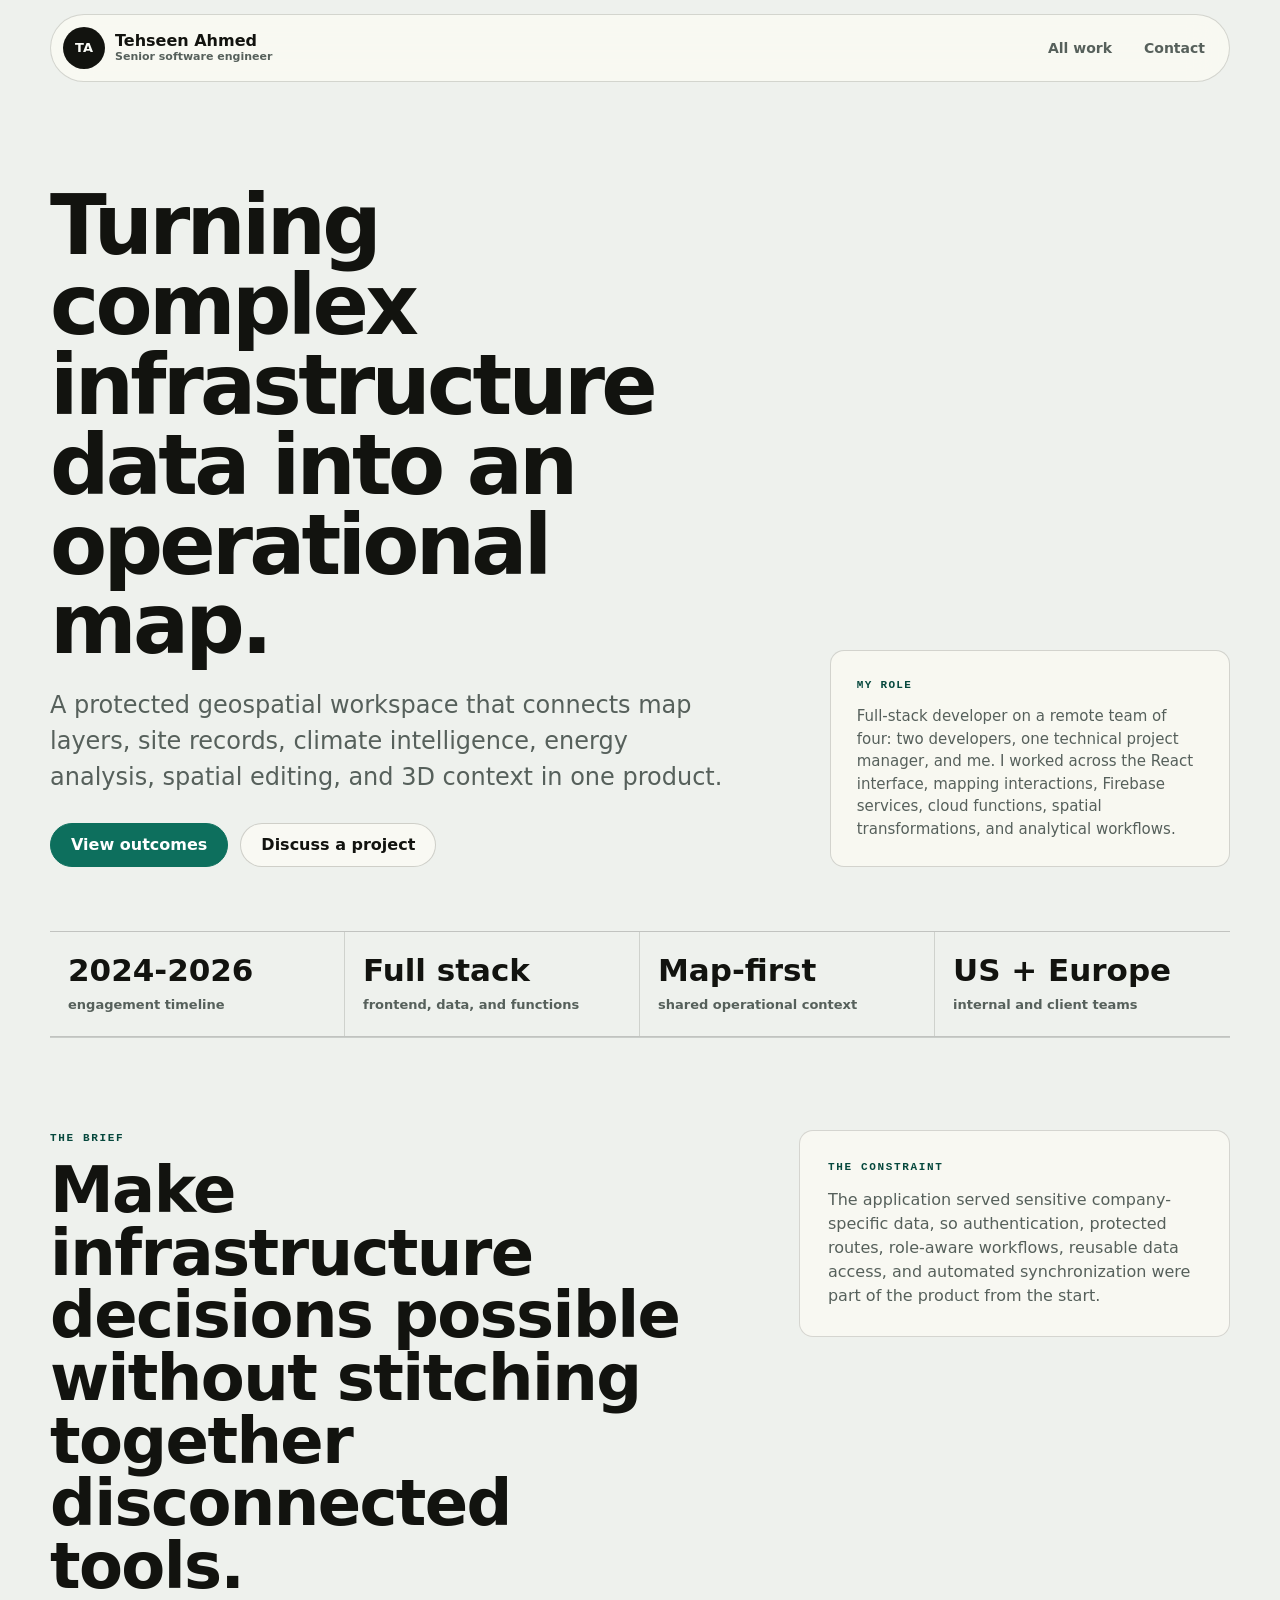
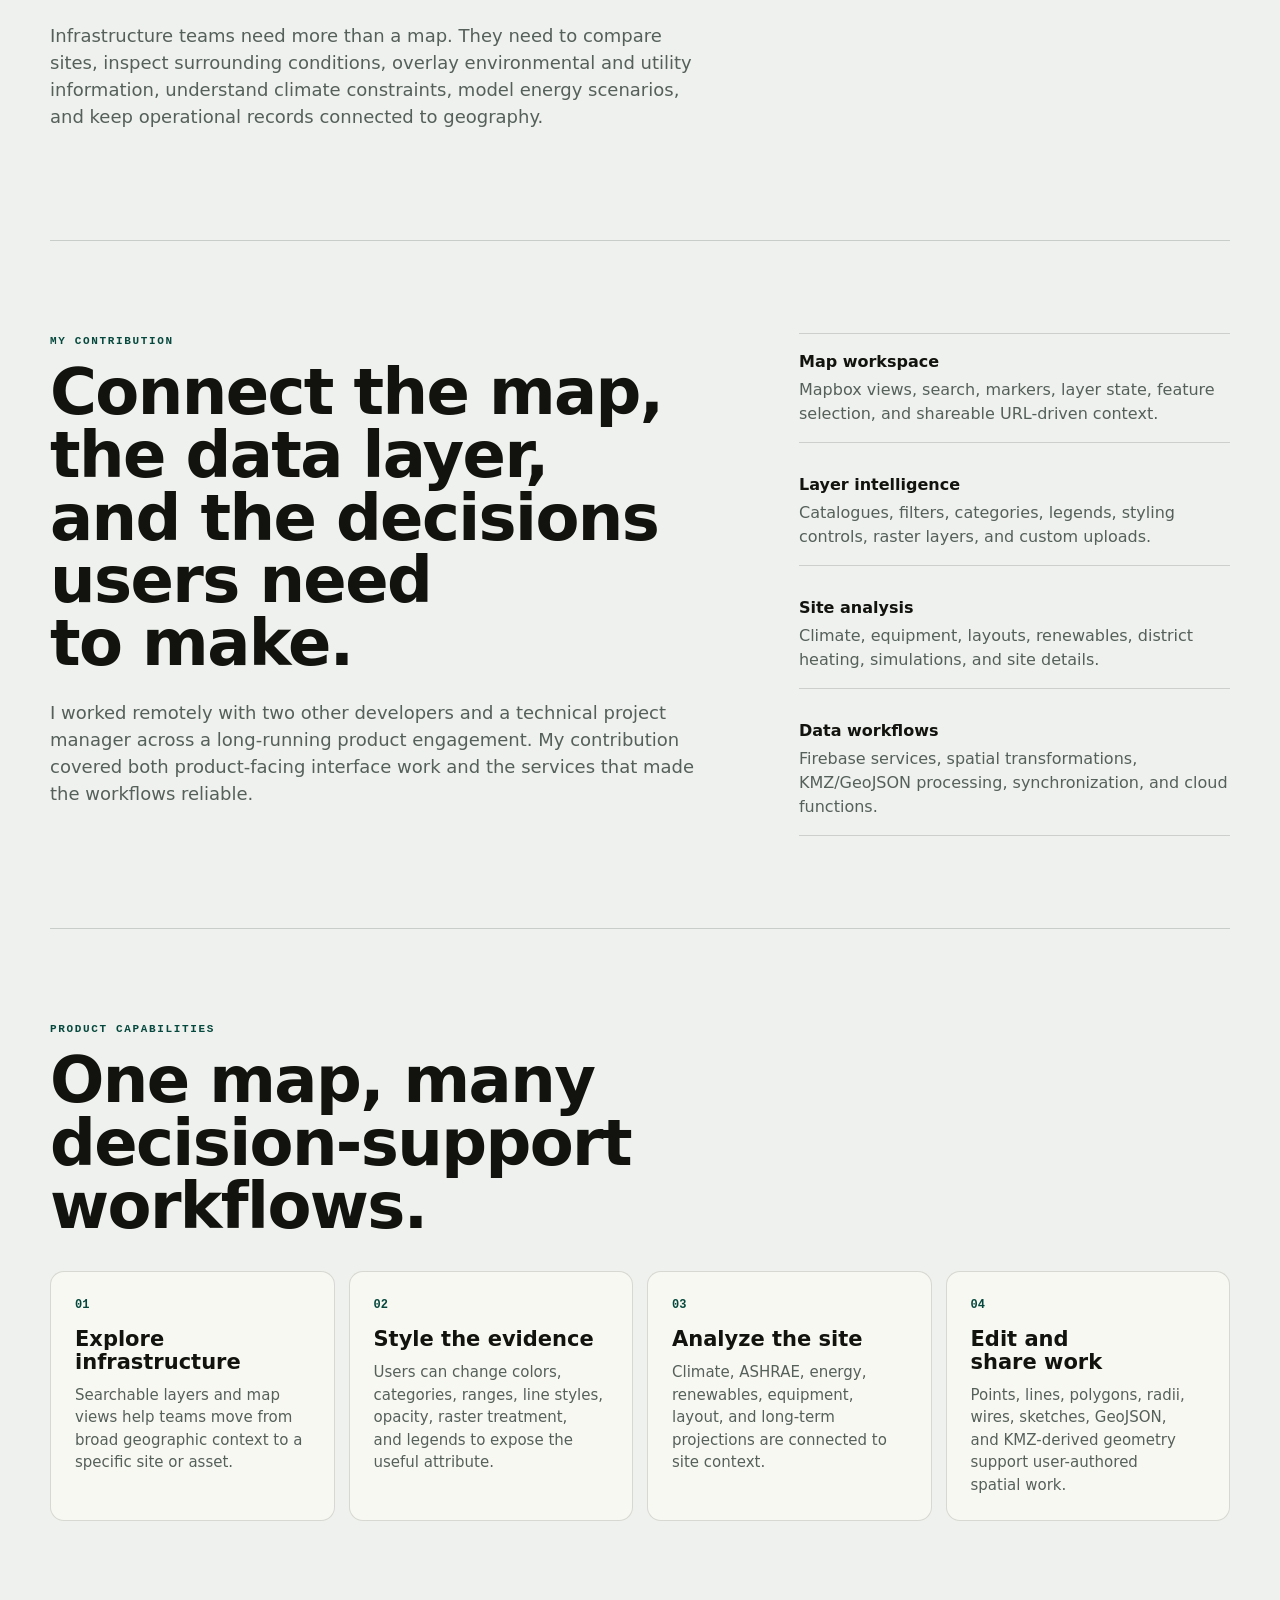
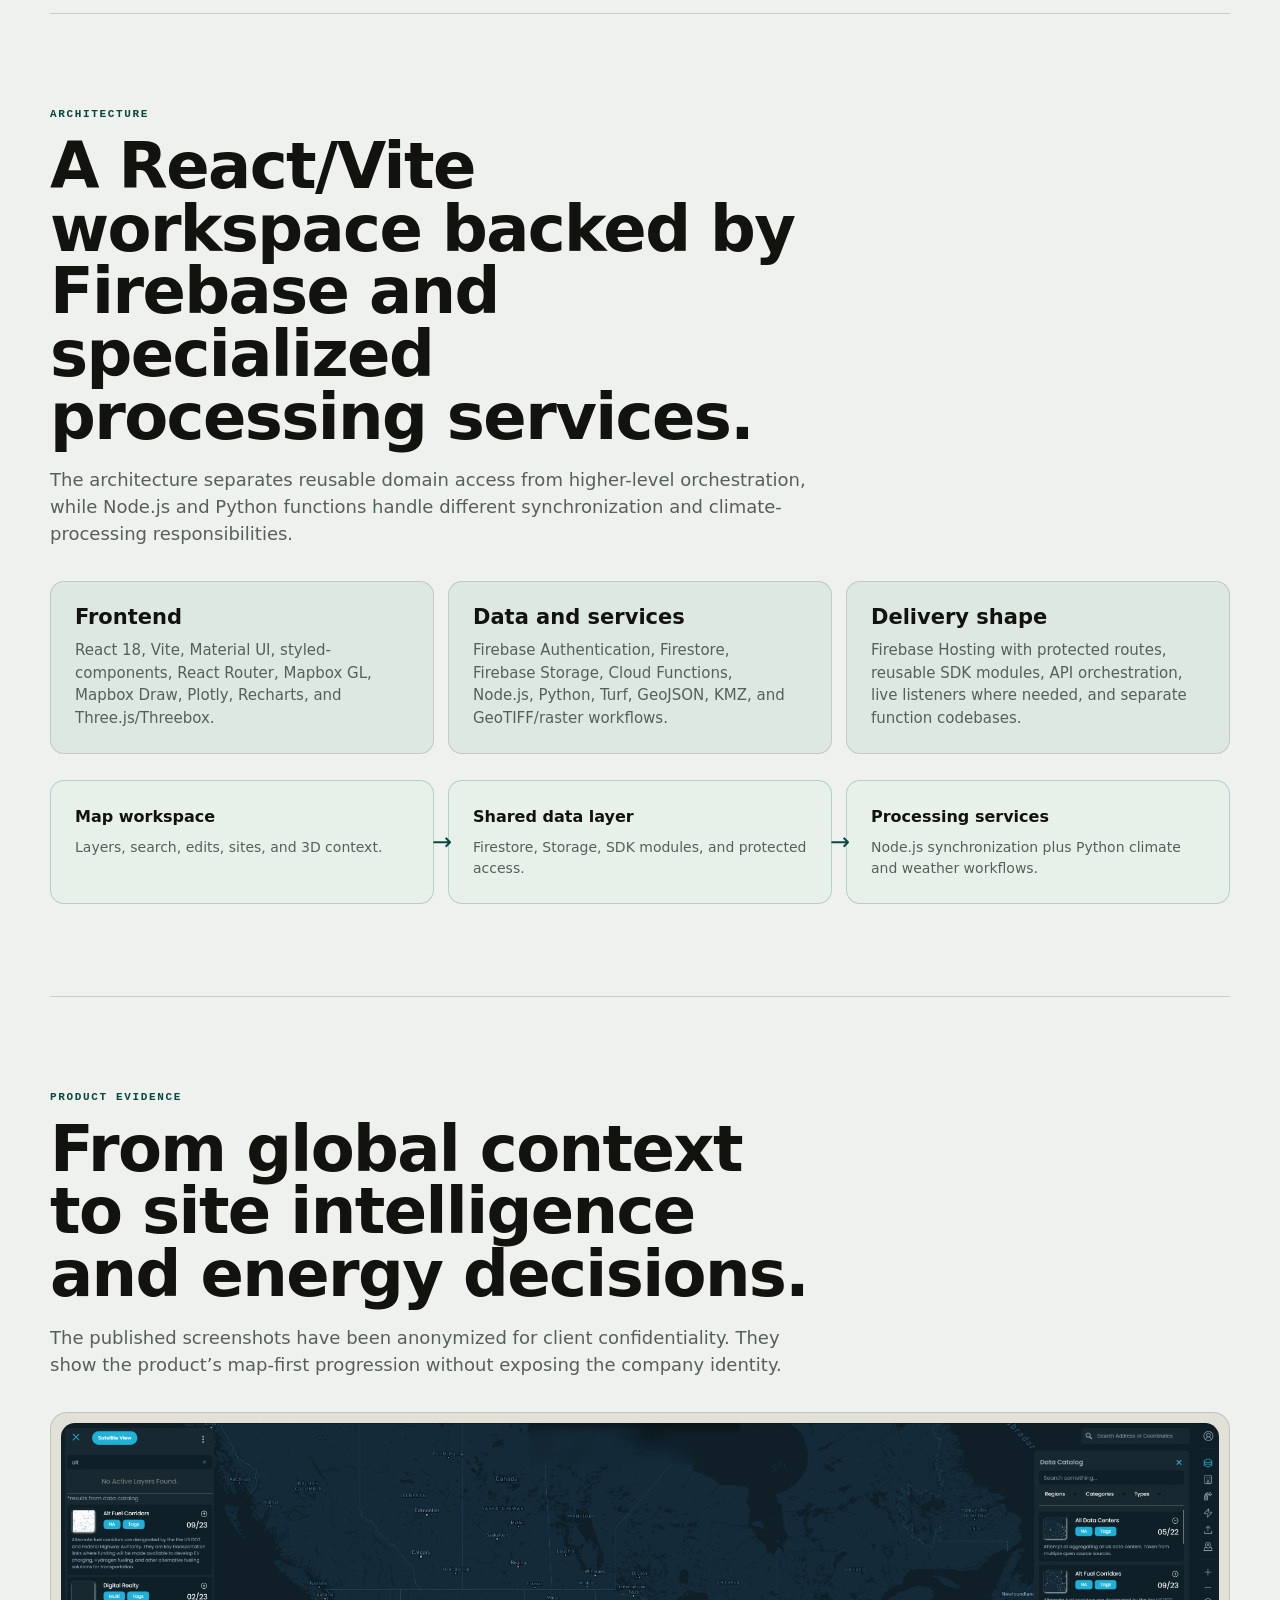
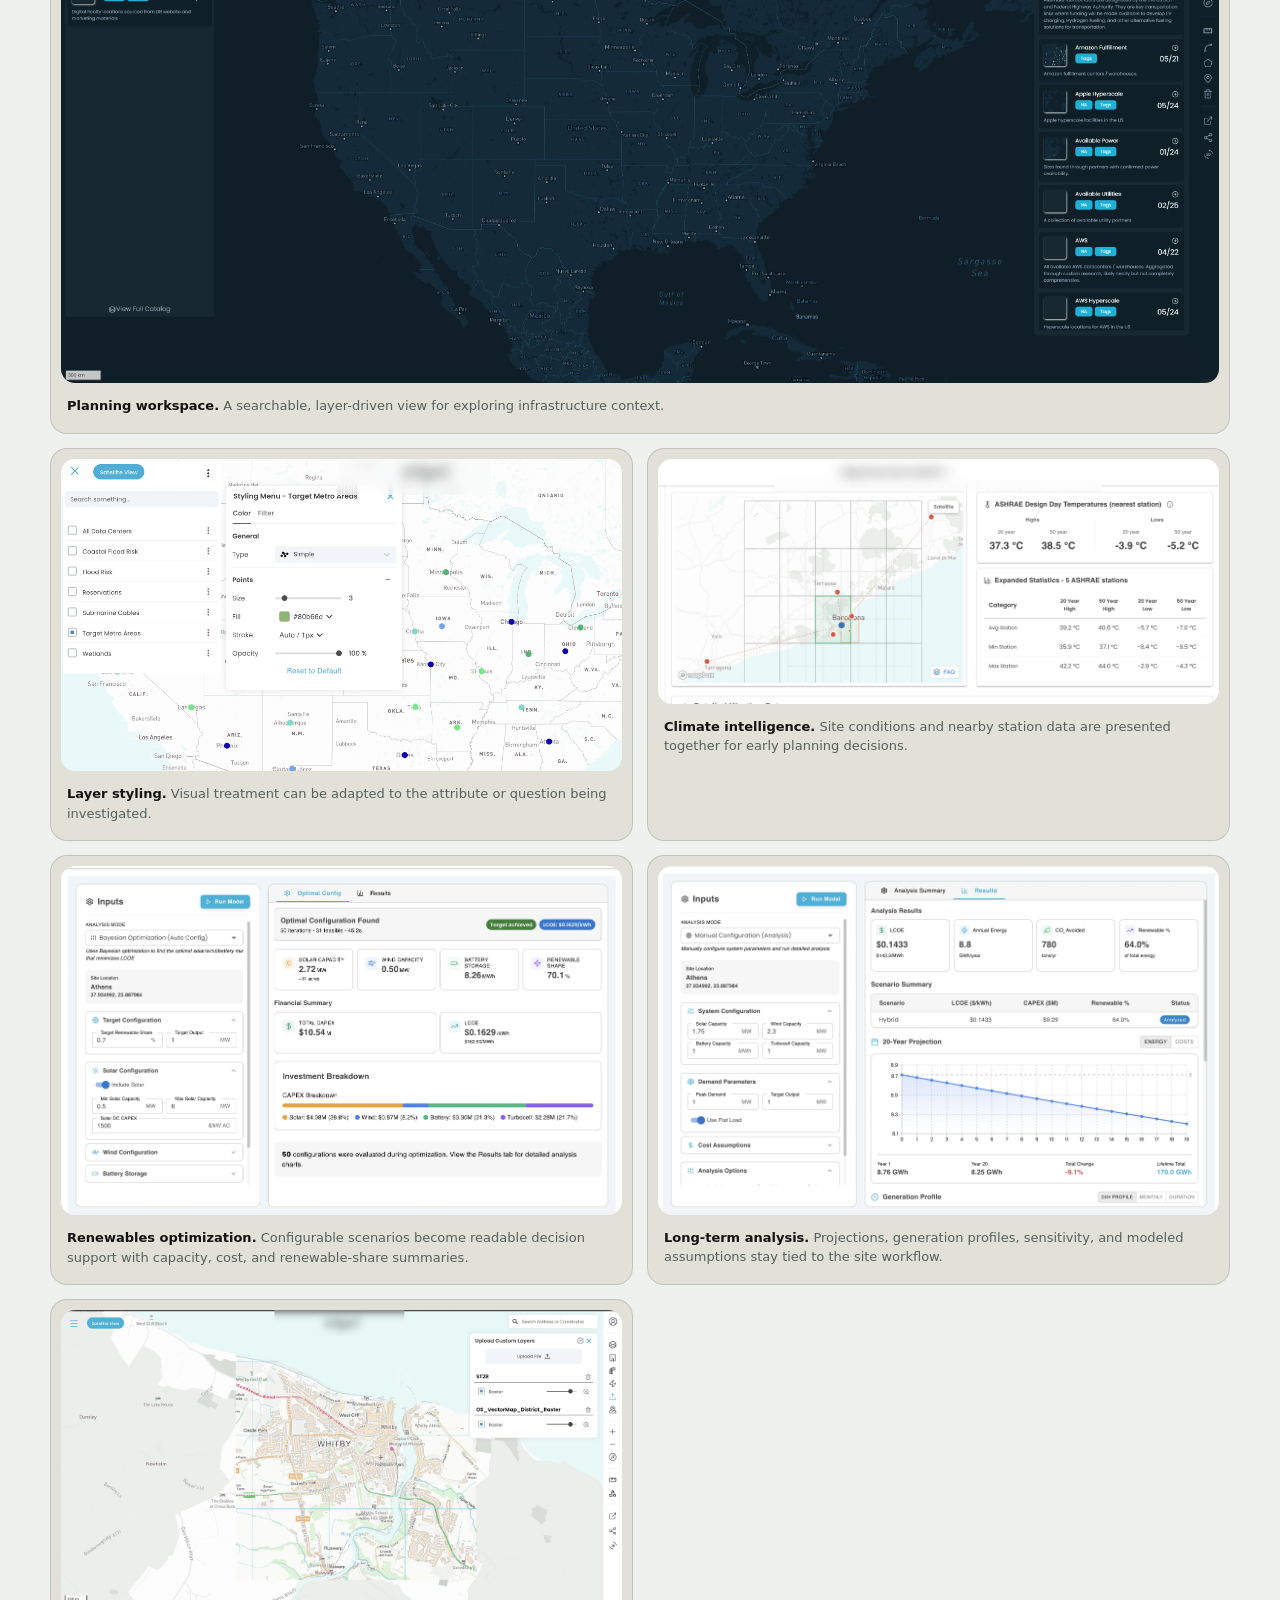
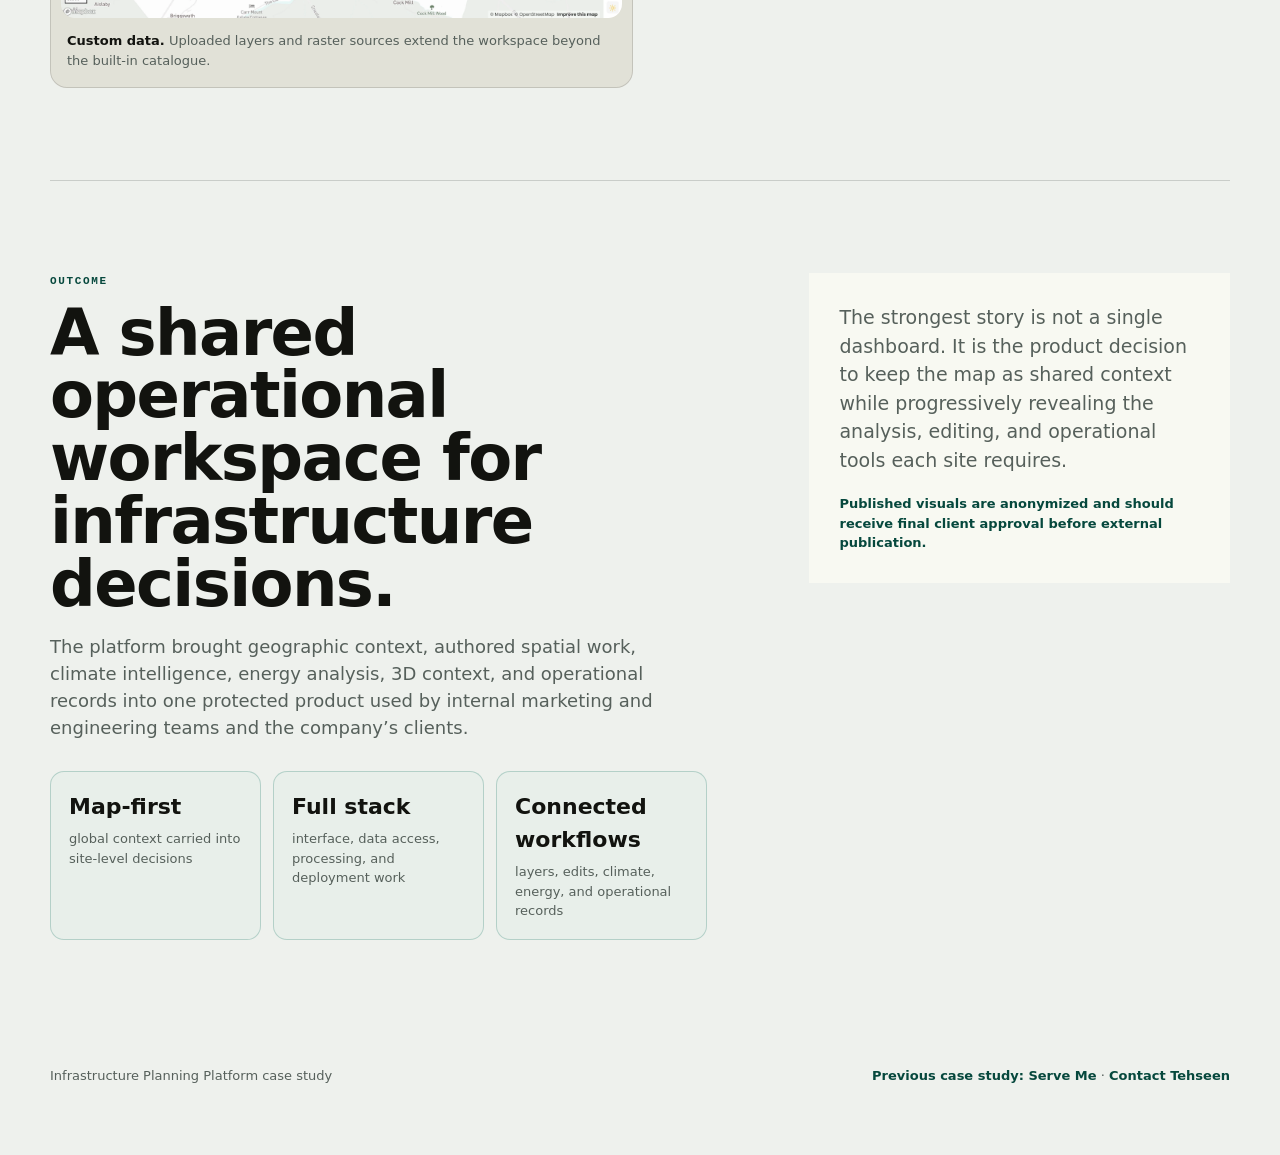
==== work/infrastructure-planning-platform/index.html @ cacf0a46 "Add infrastructure planning platform case study" ====
<!doctype html>
<html lang="en">
  <head>
    <meta charset="utf-8" />
    <meta name="viewport" content="width=device-width, initial-scale=1" />
    <title>Infrastructure Planning Platform Case Study | Tehseen Ahmed</title>
    <meta name="description" content="How a full-stack geospatial workspace brought infrastructure data, site analysis, climate intelligence, energy modeling, and spatial editing into one protected application." />
    <link rel="canonical" href="https://tehseenahmed.me/work/infrastructure-planning-platform/" />
    <meta property="og:type" content="article" />
    <meta property="og:title" content="Infrastructure Planning Platform Case Study | Tehseen Ahmed" />
    <meta property="og:description" content="A protected geospatial infrastructure workspace for map layers, site intelligence, spatial editing, and energy analysis." />
    <meta property="og:url" content="https://tehseenahmed.me/work/infrastructure-planning-platform/" />
    <meta property="og:image" content="https://tehseenahmed.me/assets/optimized/infrastructure-planning-platform-card.webp" />
    <meta property="og:image:alt" content="Anonymized infrastructure planning workspace" />
    <meta name="twitter:card" content="summary_large_image" />
    <meta name="twitter:image" content="https://tehseenahmed.me/assets/optimized/infrastructure-planning-platform-card.webp" />
    <link rel="icon" href="/assets/favicon.svg" type="image/svg+xml" />
    <link rel="stylesheet" href="/styles.css" />
    <link rel="stylesheet" href="/work/case-studies.css" />
    <script type="application/ld+json">
      {
        "@context": "https://schema.org",
        "@type": "Article",
        "headline": "Infrastructure Planning Platform Case Study",
        "description": "How a full-stack geospatial workspace brought infrastructure data and site analysis into one protected application.",
        "author": {"@type": "Person", "name": "Tehseen Ahmed", "url": "https://tehseenahmed.me/"},
        "mainEntityOfPage": {"@type": "WebPage", "@id": "https://tehseenahmed.me/work/infrastructure-planning-platform/"},
        "image": "https://tehseenahmed.me/assets/optimized/infrastructure-planning-platform-card.webp"
      }
    </script>
  </head>
  <body class="case-study-page">
    <a class="skip-link" href="#case-content">Skip to case study</a>
    <header class="site-header">
      <a class="brand" href="../../index.html" aria-label="Tehseen Ahmed home">
        <span class="brand-mark" aria-hidden="true">TA</span>
        <span class="brand-copy"><strong>Tehseen Ahmed</strong><small>Senior software engineer</small></span>
      </a>
      <nav class="nav-links" aria-label="Case study navigation">
        <a href="../../index.html#work">All work</a>
        <a href="../../index.html#contact">Contact</a>
      </nav>
    </header>

    <main id="case-content">
      <section class="case-hero" aria-labelledby="project-title">
        <div class="case-hero-copy">
          <h1 id="project-title">Turning complex infrastructure data into an operational map.</h1>
          <p class="hero-subcopy">A protected geospatial workspace that connects map layers, site records, climate intelligence, energy analysis, spatial editing, and 3D context in one product.</p>
          <div class="case-hero-actions">
            <a class="button primary" href="#outcome">View outcomes</a>
            <a class="button secondary" href="../../index.html#contact">Discuss a project</a>
          </div>
        </div>
        <aside class="case-hero-note">
          <strong>My role</strong>
          <p>Full-stack developer on a remote team of four: two developers, one technical project manager, and me. I worked across the React interface, mapping interactions, Firebase services, cloud functions, spatial transformations, and analytical workflows.</p>
        </aside>
      </section>

      <div class="case-fact-row" aria-label="Project facts">
        <div class="case-fact"><strong>2024-2026</strong><span>engagement timeline</span></div>
        <div class="case-fact"><strong>Full stack</strong><span>frontend, data, and functions</span></div>
        <div class="case-fact"><strong>Map-first</strong><span>shared operational context</span></div>
        <div class="case-fact"><strong>US + Europe</strong><span>internal and client teams</span></div>
      </div>

      <section class="case-section">
        <div class="case-split">
          <div>
            <span class="case-section-label">The brief</span>
            <h2>Make infrastructure decisions possible without stitching together disconnected tools.</h2>
            <p>Infrastructure teams need more than a map. They need to compare sites, inspect surrounding conditions, overlay environmental and utility information, understand climate constraints, model energy scenarios, and keep operational records connected to geography.</p>
          </div>
          <aside class="case-note">
            <strong>The constraint</strong>
            <p>The application served sensitive company-specific data, so authentication, protected routes, role-aware workflows, reusable data access, and automated synchronization were part of the product from the start.</p>
          </aside>
        </div>
      </section>

      <section class="case-section">
        <div class="case-split">
          <div>
            <span class="case-section-label">My contribution</span>
            <h2>Connect the map, the data layer, and the decisions users need to make.</h2>
            <p>I worked remotely with two other developers and a technical project manager across a long-running product engagement. My contribution covered both product-facing interface work and the services that made the workflows reliable.</p>
          </div>
          <ol class="case-list">
            <li><strong>Map workspace</strong>Mapbox views, search, markers, layer state, feature selection, and shareable URL-driven context.</li>
            <li><strong>Layer intelligence</strong>Catalogues, filters, categories, legends, styling controls, raster layers, and custom uploads.</li>
            <li><strong>Site analysis</strong>Climate, equipment, layouts, renewables, district heating, simulations, and site details.</li>
            <li><strong>Data workflows</strong>Firebase services, spatial transformations, KMZ/GeoJSON processing, synchronization, and cloud functions.</li>
          </ol>
        </div>
      </section>

      <section class="case-section">
        <div class="case-section-heading">
          <span class="case-section-label">Product capabilities</span>
          <h2>One map, many decision-support workflows.</h2>
        </div>
        <div class="case-grid">
          <article class="case-card"><p class="case-year">01</p><h3>Explore infrastructure</h3><p>Searchable layers and map views help teams move from broad geographic context to a specific site or asset.</p></article>
          <article class="case-card"><p class="case-year">02</p><h3>Style the evidence</h3><p>Users can change colors, categories, ranges, line styles, opacity, raster treatment, and legends to expose the useful attribute.</p></article>
          <article class="case-card"><p class="case-year">03</p><h3>Analyze the site</h3><p>Climate, ASHRAE, energy, renewables, equipment, layout, and long-term projections are connected to site context.</p></article>
          <article class="case-card"><p class="case-year">04</p><h3>Edit and share work</h3><p>Points, lines, polygons, radii, wires, sketches, GeoJSON, and KMZ-derived geometry support user-authored spatial work.</p></article>
        </div>
      </section>

      <section class="case-section">
        <div class="case-section-heading">
          <span class="case-section-label">Architecture</span>
          <h2>A React/Vite workspace backed by Firebase and specialized processing services.</h2>
          <p>The architecture separates reusable domain access from higher-level orchestration, while Node.js and Python functions handle different synchronization and climate-processing responsibilities.</p>
        </div>
        <div class="case-tech-grid">
          <article class="case-tech-card"><h3>Frontend</h3><p>React 18, Vite, Material UI, styled-components, React Router, Mapbox GL, Mapbox Draw, Plotly, Recharts, and Three.js/Threebox.</p></article>
          <article class="case-tech-card"><h3>Data and services</h3><p>Firebase Authentication, Firestore, Firebase Storage, Cloud Functions, Node.js, Python, Turf, GeoJSON, KMZ, and GeoTIFF/raster workflows.</p></article>
          <article class="case-tech-card"><h3>Delivery shape</h3><p>Firebase Hosting with protected routes, reusable SDK modules, API orchestration, live listeners where needed, and separate function codebases.</p></article>
        </div>
        <div class="case-flow" aria-label="Infrastructure Planning Platform system flow">
          <div><strong>Map workspace</strong><span>Layers, search, edits, sites, and 3D context.</span></div>
          <div><strong>Shared data layer</strong><span>Firestore, Storage, SDK modules, and protected access.</span></div>
          <div><strong>Processing services</strong><span>Node.js synchronization plus Python climate and weather workflows.</span></div>
        </div>
      </section>

      <section class="case-section">
        <div class="case-section-heading">
          <span class="case-section-label">Product evidence</span>
          <h2>From global context to site intelligence and energy decisions.</h2>
          <p>The published screenshots have been anonymized for client confidentiality. They show the product’s map-first progression without exposing the company identity.</p>
        </div>
        <div class="case-gallery">
          <figure><img src="../../assets/infrastructure-planning-platform/global-map.webp" alt="Anonymized infrastructure planning workspace with searchable layer catalogue" width="3837" height="1858" loading="lazy" decoding="async" /><figcaption><strong>Planning workspace.</strong> A searchable, layer-driven view for exploring infrastructure context.</figcaption></figure>
          <figure><img src="../../assets/infrastructure-planning-platform/layer-styling.webp" alt="Anonymized map layer styling controls and target metro areas" width="2194" height="1222" loading="lazy" decoding="async" /><figcaption><strong>Layer styling.</strong> Visual treatment can be adapted to the attribute or question being investigated.</figcaption></figure>
          <figure><img src="../../assets/infrastructure-planning-platform/climate-analysis.webp" alt="Anonymized climate analysis view with ASHRAE station data" width="2404" height="1048" loading="lazy" decoding="async" /><figcaption><strong>Climate intelligence.</strong> Site conditions and nearby station data are presented together for early planning decisions.</figcaption></figure>
          <figure><img src="../../assets/infrastructure-planning-platform/renewables-optimization.webp" alt="Anonymized renewables optimization result view" width="2310" height="1436" loading="lazy" decoding="async" /><figcaption><strong>Renewables optimization.</strong> Configurable scenarios become readable decision support with capacity, cost, and renewable-share summaries.</figcaption></figure>
          <figure><img src="../../assets/infrastructure-planning-platform/renewables-projection.webp" alt="Anonymized renewables projection and analysis results" width="2292" height="1424" loading="lazy" decoding="async" /><figcaption><strong>Long-term analysis.</strong> Projections, generation profiles, sensitivity, and modeled assumptions stay tied to the site workflow.</figcaption></figure>
          <figure><img src="../../assets/infrastructure-planning-platform/custom-layers.webp" alt="Anonymized custom map layers and uploaded raster data" width="3024" height="1660" loading="lazy" decoding="async" /><figcaption><strong>Custom data.</strong> Uploaded layers and raster sources extend the workspace beyond the built-in catalogue.</figcaption></figure>
        </div>
      </section>

      <section class="case-section case-outcome" id="outcome">
        <div>
          <span class="case-section-label">Outcome</span>
          <h2>A shared operational workspace for infrastructure decisions.</h2>
          <p>The platform brought geographic context, authored spatial work, climate intelligence, energy analysis, 3D context, and operational records into one protected product used by internal marketing and engineering teams and the company’s clients.</p>
          <div class="case-proof-grid">
            <div class="case-proof"><strong>Map-first</strong><span>global context carried into site-level decisions</span></div>
            <div class="case-proof"><strong>Full stack</strong><span>interface, data access, processing, and deployment work</span></div>
            <div class="case-proof"><strong>Connected workflows</strong><span>layers, edits, climate, energy, and operational records</span></div>
          </div>
        </div>
        <blockquote class="case-quote">The strongest story is not a single dashboard. It is the product decision to keep the map as shared context while progressively revealing the analysis, editing, and operational tools each site requires.<small>Published visuals are anonymized and should receive final client approval before external publication.</small></blockquote>
      </section>
    </main>

    <footer class="case-footer">
          <span>Infrastructure Planning Platform case study</span>
      <span><a href="../serve-me/">Previous case study: Serve Me</a> · <a href="../../index.html#contact">Contact Tehseen</a></span>
    </footer>
  </body>
</html>
---- styles.css ----
:root {
  color-scheme: light;
  --ink: #12130f;
  --muted: #56605b;
  --paper: #eef1ed;
  --surface: #fbfcf8;
  --line: #d1d8d0;
  --accent: #0d6f5d;
  --accent-dark: #06483d;
  --oxide: #b44928;
  --charcoal: #20231e;
  --radius: 14px;
  --shadow: 0 24px 80px rgba(29, 31, 24, 0.16);
}

* {
  box-sizing: border-box;
}

html {
  scroll-behavior: smooth;
  overflow-x: hidden;
}

[id] {
  scroll-margin-top: 104px;
}

body {
  margin: 0;
  background: var(--paper);
  color: var(--ink);
  font-family:
    ui-sans-serif,
    system-ui,
    -apple-system,
    BlinkMacSystemFont,
    "Segoe UI",
    sans-serif;
  line-height: 1.5;
  overflow-x: hidden;
}

main,
.site-header,
.hero > *,
.project-stage > *,
.method > *,
.contact > *,
.testimonial-grid > *,
.signal-strip > * {
  min-width: 0;
}

body::before {
  content: "";
  position: fixed;
  inset: 0;
  pointer-events: none;
  background: none;
  z-index: -2;
}

a {
  color: inherit;
  text-decoration: none;
}

img {
  display: block;
  max-width: 100%;
}

button,
input {
  font: inherit;
}

button {
  cursor: pointer;
}

.skip-link {
  position: fixed;
  top: 12px;
  left: 12px;
  z-index: 20;
  translate: 0 -150%;
  background: var(--ink);
  color: var(--surface);
  padding: 10px 14px;
  border-radius: 999px;
}

.skip-link:focus {
  translate: 0;
}

.site-header {
  position: sticky;
  top: 14px;
  z-index: 10;
  width: min(1180px, calc(100% - 28px));
  height: 68px;
  margin: 14px auto 0;
  padding: 0 10px 0 12px;
  display: grid;
  grid-template-columns: 1fr auto;
  align-items: center;
  gap: 18px;
  background: rgba(252, 251, 244, 0.78);
  border: 1px solid rgba(18, 19, 15, 0.16);
  border-radius: 999px;
  backdrop-filter: blur(18px);
}

.brand,
.nav-links,
.button {
  min-height: 44px;
}

.brand {
  display: inline-flex;
  align-items: center;
  gap: 10px;
  min-width: 0;
  font-weight: 750;
  letter-spacing: 0;
}

.brand-copy {
  display: grid;
  gap: 1px;
  line-height: 1.05;
  min-width: 0;
}

.brand-copy small {
  color: var(--muted);
  font-size: 11px;
  font-weight: 750;
}

.brand-mark {
  display: grid;
  place-items: center;
  width: 42px;
  height: 42px;
  border-radius: 50%;
  background: var(--ink);
  color: var(--surface);
  font-size: 13px;
  font-weight: 800;
}

.nav-links {
  display: flex;
  align-items: center;
  gap: 4px;
}

.mobile-header-actions {
  display: none;
  min-width: 0;
}

.nav-links a {
  padding: 10px 14px;
  border-radius: 999px;
  color: var(--muted);
  font-size: 14px;
  font-weight: 650;
}

.nav-links a:hover,
.nav-links a:focus-visible {
  background: rgba(13, 111, 93, 0.11);
  color: var(--ink);
  outline: none;
}

main {
  width: min(1180px, calc(100% - 28px));
  margin: 0 auto;
}

.hero {
  position: relative;
  isolation: isolate;
  min-height: calc(100dvh - 82px);
  display: grid;
  grid-template-columns: minmax(0, 0.92fr) minmax(360px, 0.78fr);
  align-items: center;
  gap: clamp(28px, 5vw, 72px);
  padding: 34px 0 72px;
}

.hero::before {
  content: "";
  position: absolute;
  z-index: -1;
  width: min(620px, 72vw);
  height: min(620px, 72vw);
  top: 24px;
  right: -120px;
  border-radius: 50%;
  background: radial-gradient(circle, rgba(13, 111, 93, 0.08), transparent 68%);
  filter: blur(12px);
  pointer-events: none;
}

.hero-copy {
  max-width: 690px;
}

.hero-kicker {
  margin: 0 0 18px;
  color: var(--accent-dark);
  font-size: 13px;
  font-weight: 800;
  letter-spacing: 0.04em;
}

.eyebrow,
.mono-label,
.project-index {
  margin: 0;
  font-family:
    ui-monospace,
    SFMono-Regular,
    Menlo,
    Monaco,
    Consolas,
    monospace;
  font-size: 12px;
  text-transform: uppercase;
  letter-spacing: 0.16em;
  color: var(--accent-dark);
  font-weight: 800;
}

.eyebrow {
  display: flex;
  flex-wrap: wrap;
  gap: 4px 14px;
}

h1,
h2,
h3,
p {
  text-wrap: pretty;
}

h1 {
  max-width: 780px;
  margin: 18px 0 18px;
  font-size: clamp(48px, 6.4vw, 84px);
  line-height: 0.96;
  letter-spacing: 0;
}

.hero-subcopy {
  max-width: 560px;
  margin: 0;
  font-size: clamp(18px, 2vw, 22px);
  color: var(--muted);
}

.hero-actions,
.contact-actions {
  display: flex;
  flex-wrap: wrap;
  gap: 12px;
  margin-top: 30px;
}

.button {
  display: inline-flex;
  align-items: center;
  justify-content: center;
  border-radius: 999px;
  padding: 0 20px;
  font-weight: 800;
  transition: transform 180ms ease, background 180ms ease, border-color 180ms ease;
  white-space: nowrap;
}

.button:active {
  transform: translateY(1px) scale(0.99);
}

.button.primary {
  background: var(--accent);
  color: #fff;
  border: 1px solid var(--accent);
}

.button.secondary {
  color: var(--ink);
  background: rgba(252, 251, 244, 0.74);
  border: 1px solid rgba(18, 19, 15, 0.18);
}

.fit-panel {
  align-self: stretch;
  min-height: 520px;
  display: flex;
  flex-direction: column;
  justify-content: space-between;
  padding: clamp(24px, 4vw, 38px);
  background:
    linear-gradient(145deg, rgba(252, 251, 244, 0.92), rgba(235, 231, 217, 0.94)),
    var(--surface);
  border: 1px solid rgba(18, 19, 15, 0.18);
  border-radius: var(--radius);
  box-shadow: var(--shadow);
  overflow: hidden;
}

.fit-panel h2 {
  margin: 12px 0 0;
  max-width: 520px;
  font-size: clamp(30px, 4vw, 48px);
  line-height: 1;
}

.fit-panel dl {
  display: grid;
  gap: 0;
  margin: 34px 0 0;
  border-top: 1px solid rgba(18, 19, 15, 0.14);
}

.fit-panel dl div {
  display: grid;
  grid-template-columns: 82px 1fr;
  gap: 18px;
  padding: 20px 0;
  border-bottom: 1px solid rgba(18, 19, 15, 0.12);
}

.fit-panel dt {
  color: var(--accent-dark);
  font-family:
    ui-monospace,
    SFMono-Regular,
    Menlo,
    Monaco,
    Consolas,
    monospace;
  font-size: 11px;
  font-weight: 900;
  letter-spacing: 0.12em;
  text-transform: uppercase;
}

.fit-panel dd {
  margin: 0;
  color: var(--muted);
  font-weight: 700;
}

.signal-strip {
  display: grid;
  grid-template-columns: repeat(4, 1fr);
  border-top: 1px solid rgba(18, 19, 15, 0.2);
  border-bottom: 1px solid rgba(18, 19, 15, 0.2);
}

.signal-strip div {
  padding: 24px 18px;
  border-right: 1px solid rgba(18, 19, 15, 0.16);
}

.signal-strip div:last-child {
  border-right: 0;
}

.signal-strip strong {
  display: block;
  font-size: clamp(22px, 3vw, 36px);
  line-height: 1.05;
}

.signal-strip span {
  display: block;
  margin-top: 8px;
  color: var(--muted);
  font-weight: 650;
}

.intro-panel {
  display: grid;
  grid-template-columns: minmax(0, 1.1fr) minmax(300px, 0.8fr);
  gap: 30px;
  padding: 92px 0;
}

.intro-statement {
  padding: clamp(26px, 5vw, 56px);
  background: var(--ink);
  color: var(--surface);
  border-radius: var(--radius);
}

.intro-statement h2,
.proof h2,
.contact h2 {
  margin: 0;
  font-size: clamp(34px, 4.6vw, 58px);
  line-height: 1;
}

.intro-statement p {
  max-width: 720px;
  color: rgba(252, 251, 244, 0.74);
  font-size: 18px;
}

.role-stack {
  display: grid;
  align-content: stretch;
  gap: 10px;
}

.role-stack span {
  display: flex;
  align-items: center;
  padding: 18px 20px;
  border: 1px solid rgba(18, 19, 15, 0.16);
  border-radius: var(--radius);
  background: rgba(252, 251, 244, 0.7);
  font-weight: 850;
}

.work-lab,
.method,
.proof,
.contact {
  padding: 86px 0;
}

.section-heading {
  max-width: 760px;
}

.section-heading h2,
.method h2 {
  margin: 0;
  font-size: clamp(38px, 6vw, 74px);
  line-height: 0.98;
}

.section-heading p,
.method p,
.contact p {
  color: var(--muted);
  font-size: 18px;
}

.project-stage {
  display: grid;
  grid-template-columns: minmax(300px, 0.78fr) minmax(0, 1.22fr);
  gap: 28px;
  align-items: start;
  margin-top: 22px;
  padding: 16px;
  border: 1px solid rgba(18, 19, 15, 0.14);
  border-radius: calc(var(--radius) + 4px);
  background: rgba(252, 251, 244, 0.36);
}

.project-stage.reverse {
  grid-template-columns: minmax(0, 1.18fr) minmax(300px, 0.82fr);
}

.project-stage.reverse .project-copy {
  order: 2;
}

.project-stage.reverse .artifact-board {
  order: 1;
}

.project-evidence {
  grid-column: 1 / -1;
  order: 3;
  display: grid;
  grid-template-columns: 1fr;
  gap: 20px;
  padding-top: 24px;
  border-top: 1px solid rgba(18, 19, 15, 0.16);
}

.project-evidence > .engineering-decisions,
.project-evidence > .architecture-card {
  margin-top: 0;
}

.project-evidence > .engineering-decisions {
  padding-top: 0;
  border-top: 0;
}

.project-evidence .engineering-decisions dl {
  grid-template-columns: repeat(3, minmax(0, 1fr));
  gap: 12px;
}

.project-evidence .engineering-decisions dl div {
  display: block;
  padding: 0 12px 0 0;
  border: 0;
  border-radius: 0;
  background: transparent;
}

.project-evidence .serve-flow {
  grid-template-columns: minmax(0, 1fr) auto minmax(0, 1fr) auto minmax(0, 1fr) auto minmax(0, 1fr);
}

.project-evidence .serve-flow .architecture-arrow {
  rotate: 0deg;
}

.project-evidence > .case-evidence,
.project-evidence > .evidence-links {
  grid-column: 1 / -1;
}

.project-evidence > .case-evidence {
  margin-top: 0;
  padding-top: 16px;
  border-top: 1px solid rgba(18, 19, 15, 0.13);
}

.project-evidence .case-evidence li {
  padding: 0 16px 0 0;
  border: 0;
  border-radius: 0;
  background: transparent;
}

.project-evidence .case-evidence li + li {
  padding-left: 16px;
  border-left: 1px solid rgba(18, 19, 15, 0.13);
}

.project-evidence .evidence-link {
  margin-top: 0;
}

.evidence-links {
  display: flex;
  flex-wrap: wrap;
  gap: 18px 24px;
}

.project-copy {
  display: flex;
  flex-direction: column;
  justify-content: center;
  align-self: start;
  height: fit-content;
  padding: clamp(24px, 4vw, 42px);
  border: 0;
  border-radius: var(--radius);
  background: transparent;
}

.project-copy h3 {
  margin: 12px 0 10px;
  font-size: clamp(30px, 4vw, 48px);
  line-height: 1;
}

.project-copy p {
  color: var(--muted);
  font-size: 17px;
}

.project-tags {
  display: flex;
  flex-wrap: wrap;
  gap: 8px;
  margin-top: 18px;
}

.project-tags span {
  padding: 7px 10px;
  border-radius: 999px;
  background: rgba(13, 111, 93, 0.1);
  color: var(--accent-dark);
  font-weight: 800;
  font-size: 12px;
}

.case-facts {
  display: grid;
  grid-template-columns: repeat(3, minmax(0, 1fr));
  gap: 12px;
  align-items: start;
  margin: 22px 0 0;
  padding: 18px 0 0;
  border-top: 1px solid rgba(18, 19, 15, 0.13);
}

.case-facts div {
  display: block;
}

.case-facts dt {
  color: var(--accent-dark);
  font-family:
    ui-monospace,
    SFMono-Regular,
    Menlo,
    Monaco,
    Consolas,
    monospace;
  font-size: 11px;
  font-weight: 900;
  letter-spacing: 0.12em;
  text-transform: uppercase;
}

.case-facts dd {
  margin: 0;
  color: var(--muted);
  font-size: 14px;
  line-height: 1.45;
}

.case-facts dt {
  margin-bottom: 6px;
}

.engineering-decisions {
  margin-top: 22px;
  padding: 16px 0 0;
  border-top: 1px solid rgba(18, 19, 15, 0.13);
}

.decision-label {
  margin: 0 0 12px;
  color: var(--accent-dark) !important;
  font-family:
    ui-monospace,
    SFMono-Regular,
    Menlo,
    Monaco,
    Consolas,
    monospace;
  font-size: 11px !important;
  font-weight: 900;
  letter-spacing: 0.12em;
  text-transform: uppercase;
}

.engineering-decisions dl {
  display: grid;
  gap: 12px;
  margin: 0;
}

.engineering-decisions dl div {
  display: grid;
  grid-template-columns: 112px 1fr;
  gap: 14px;
}

.engineering-decisions dt {
  color: var(--ink);
  font-size: 13px;
  font-weight: 850;
}

.engineering-decisions dd {
  margin: 0;
  color: var(--muted);
  font-size: 13px;
  line-height: 1.45;
}

.architecture-card {
  margin-top: 22px;
  padding: 16px;
  border: 1px solid rgba(13, 111, 93, 0.2);
  border-radius: 12px;
  background: rgba(13, 111, 93, 0.045);
}

.architecture-heading {
  display: flex;
  align-items: center;
  justify-content: space-between;
  gap: 12px;
  margin-bottom: 14px;
}

.architecture-heading .decision-label {
  margin-bottom: 0;
}

.architecture-heading > span {
  color: var(--muted);
  font-size: 12px;
  font-weight: 750;
}

.architecture-summary {
  margin: 0 0 10px;
  color: var(--muted);
  font-size: 13px;
  line-height: 1.4;
}

.architecture-flow {
  display: grid;
  align-items: center;
  gap: 8px;
}

.serve-flow {
  grid-template-columns: 1fr;
}

.serve-flow .architecture-arrow {
  justify-self: center;
  rotate: 90deg;
}

.architecture-node {
  min-height: 74px;
  display: flex;
  flex-direction: column;
  justify-content: center;
  gap: 6px;
  padding: 12px;
  border: 1px solid rgba(18, 19, 15, 0.16);
  border-radius: 9px;
  background: rgba(252, 251, 244, 0.86);
}

.architecture-node.featured {
  border-color: rgba(13, 111, 93, 0.42);
  background: rgba(13, 111, 93, 0.1);
}

.architecture-core-node {
  min-height: 66px;
}

.architecture-node strong {
  font-size: 13px;
  line-height: 1.15;
}

.architecture-node span {
  color: var(--muted);
  font-size: 11px;
  line-height: 1.3;
}

.architecture-arrow {
  color: var(--accent-dark);
  font-size: 20px;
  font-weight: 800;
}

.architecture-branch-label {
  margin: 16px 0 8px;
  color: var(--muted);
  font-size: 11px;
  font-weight: 850;
  letter-spacing: 0.08em;
  text-transform: uppercase;
}

.architecture-surfaces {
  display: grid;
  grid-template-columns: repeat(3, minmax(0, 1fr));
  gap: 8px;
}

.architecture-surfaces span {
  padding: 10px;
  border: 1px solid rgba(18, 19, 15, 0.13);
  border-radius: 8px;
  background: rgba(252, 251, 244, 0.72);
  color: var(--ink);
  font-size: 11px;
  font-weight: 800;
  text-align: center;
}

.case-evidence {
  display: grid;
  grid-template-columns: repeat(3, minmax(0, 1fr));
  gap: 8px;
  margin: 18px 0 0;
  padding: 0;
  list-style: none;
}

.case-evidence li {
  min-width: 0;
  padding: 12px;
  border: 1px solid rgba(13, 111, 93, 0.18);
  border-radius: 12px;
  background: rgba(13, 111, 93, 0.06);
}

.case-evidence strong,
.case-evidence span {
  display: block;
}

.case-evidence strong {
  color: var(--ink);
  font-size: 18px;
  line-height: 1.05;
  letter-spacing: 0;
}

.case-evidence span {
  margin-top: 6px;
  color: var(--muted);
  font-size: 12px;
  line-height: 1.35;
}

.evidence-link {
  width: fit-content;
  margin-top: 18px;
  color: var(--ink);
  font-weight: 850;
  border-bottom: 2px solid var(--accent);
}

.artifact-board {
  position: relative;
  min-height: 460px;
  border-radius: var(--radius);
  border: 1px solid rgba(18, 19, 15, 0.16);
  background:
    linear-gradient(135deg, rgba(13, 111, 93, 0.18), rgba(180, 73, 40, 0.12)),
    #d9d7ca;
  overflow: hidden;
}

.visual-proof-board {
  display: flex;
  flex-direction: column;
  gap: 16px;
  min-height: 0;
  padding: 20px;
}

.artifact-board::before {
  content: "";
  position: absolute;
  inset: 18px;
  border: 1px dashed rgba(18, 19, 15, 0.2);
  border-radius: calc(var(--radius) - 4px);
  pointer-events: none;
  z-index: 2;
}

.gallery-board {
  display: grid;
  grid-template-columns: repeat(6, 1fr);
  grid-template-rows: none;
  gap: 12px;
  padding: 0;
  align-content: initial;
}

.gallery-tile {
  position: relative;
  z-index: 3;
  display: flex;
  flex-direction: column;
  grid-column: span 3;
  min-height: 0;
  aspect-ratio: 4 / 3;
  margin: 0;
  border-radius: 12px;
  overflow: hidden;
  background: rgba(252, 251, 244, 0.86);
  border: 1px solid rgba(18, 19, 15, 0.12);
  box-shadow: 0 16px 34px rgba(18, 19, 15, 0.14);
}

.gallery-tile.wide {
  grid-column: span 6;
  aspect-ratio: 16 / 9;
}

.museum-gallery .gallery-tile:not(.wide) {
  grid-column: span 3;
}

.gallery-tile img {
  width: 100%;
  height: auto;
  flex: 1 1 auto;
  min-height: 0;
  object-fit: cover;
  object-position: top;
  transition: transform 500ms ease;
}

.visual-proof-board .gallery-tile img {
  object-fit: contain;
  background: var(--surface);
}

.gallery-tile figcaption {
  position: static;
  flex: 0 0 auto;
  max-width: none;
  padding: 8px 10px;
  border-radius: 0;
  border-top: 1px solid rgba(18, 19, 15, 0.1);
  background: var(--surface);
  color: var(--ink);
  font-size: 11px;
  font-weight: 850;
  text-shadow: none;
}

.gallery-tile:hover img {
  transform: scale(1.025);
}

.artifact-notes {
  padding: 16px 0 0;
  border-top: 1px solid rgba(18, 19, 15, 0.16);
}

.artifact-notes .decision-label {
  margin-bottom: 12px;
}

.artifact-note-grid {
  display: grid;
  grid-template-columns: repeat(3, minmax(0, 1fr));
  gap: 8px;
}

.artifact-note-grid div {
  min-height: 86px;
  padding: 12px;
  border: 1px solid rgba(18, 19, 15, 0.13);
  border-radius: 9px;
  background: rgba(252, 251, 244, 0.72);
}

.artifact-note-grid strong,
.artifact-note-grid span {
  display: block;
}

.artifact-note-grid strong {
  color: var(--ink);
  font-size: 12px;
  line-height: 1.2;
}

.artifact-note-grid span {
  margin-top: 7px;
  color: var(--muted);
  font-size: 11px;
  line-height: 1.35;
}

.compact-work-grid {
  display: grid;
  grid-template-columns: repeat(3, 1fr);
  gap: 16px;
  margin-top: 18px;
}

.compact-work-grid article {
  min-height: 360px;
  border-radius: var(--radius);
  overflow: hidden;
  border: 1px solid rgba(18, 19, 15, 0.16);
  background: var(--surface);
}

.compact-work-grid img {
  width: 100%;
  height: 190px;
  object-fit: cover;
  object-position: top;
  filter: saturate(0.92);
}

.compact-work-grid div {
  padding: 18px;
}

.compact-work-grid .text-only-card {
  display: flex;
  min-height: 360px;
  background:
    linear-gradient(135deg, rgba(13, 111, 93, 0.1), rgba(180, 73, 40, 0.08)),
    var(--surface);
}

.compact-work-grid .text-only-card > div {
  display: flex;
  flex-direction: column;
  justify-content: space-between;
}

.compact-work-grid h3 {
  margin: 0;
  font-size: 24px;
}

.compact-work-grid p {
  color: var(--muted);
  margin-bottom: 0;
}

.mini-tags {
  display: flex;
  flex-wrap: wrap;
  gap: 8px;
  margin-top: 26px;
  padding: 0;
}

.mini-tags span {
  padding: 7px 9px;
  border: 1px solid rgba(18, 19, 15, 0.14);
  border-radius: 999px;
  color: var(--accent-dark);
  font-size: 12px;
  font-weight: 850;
}

.method {
  display: grid;
  grid-template-columns: minmax(0, 1.08fr) minmax(300px, 0.72fr);
  gap: 22px;
}

.method-console,
.resume-card {
  border-radius: var(--radius);
  border: 1px solid rgba(18, 19, 15, 0.16);
  background: rgba(252, 251, 244, 0.82);
}

.console-top {
  display: flex;
  align-items: center;
  justify-content: space-between;
  gap: 16px;
  padding: 18px;
  border-bottom: 1px solid rgba(18, 19, 15, 0.14);
  color: var(--muted);
  font-weight: 850;
}

.method-steps {
  list-style: none;
  margin: 0;
  padding: 0;
}

.method-steps li {
  display: grid;
  grid-template-columns: 52px 1fr;
  gap: 14px;
  padding: 24px;
  border-bottom: 1px solid rgba(18, 19, 15, 0.12);
  opacity: 1;
  transition: opacity 220ms ease, background 220ms ease;
}

.method-steps li:last-child {
  border-bottom: 0;
}

.method-steps span {
  grid-row: span 2;
  color: var(--accent-dark);
  font-weight: 900;
}

.method-steps strong {
  font-size: 22px;
}

.method-steps p {
  margin: 0;
}

.resume-card {
  padding: clamp(24px, 4vw, 42px);
  align-self: stretch;
  display: flex;
  flex-direction: column;
  justify-content: center;
}

.text-link {
  width: fit-content;
  margin-top: 18px;
  padding-bottom: 3px;
  border-bottom: 2px solid var(--accent);
  font-weight: 850;
}

.proof {
  border-top: 1px solid rgba(18, 19, 15, 0.16);
}

.testimonial-grid {
  display: grid;
  grid-template-columns: repeat(3, 1fr);
  gap: 16px;
  margin-top: 28px;
}

.testimonial-card,
.outcome-strip {
  margin: 0;
  border: 1px solid rgba(18, 19, 15, 0.16);
  border-radius: var(--radius);
  background: rgba(252, 251, 244, 0.78);
  padding: 24px;
}

.testimonial-card {
  min-height: 250px;
  display: flex;
  flex-direction: column;
  justify-content: space-between;
}

.testimonial-lead {
  grid-column: 1 / -1;
  min-height: 220px;
  background:
    linear-gradient(135deg, rgba(13, 111, 93, 0.1), rgba(252, 251, 244, 0.84)),
    rgba(252, 251, 244, 0.78);
}

.testimonial-card p {
  margin-top: 0;
  color: var(--muted);
  font-size: clamp(19px, 2.2vw, 28px);
  line-height: 1.32;
}

cite {
  color: var(--accent-dark);
  font-style: normal;
  font-weight: 850;
}

.proof-links {
  display: flex;
  flex-wrap: wrap;
  gap: 10px;
  margin-top: 14px;
}

.proof-links a {
  display: inline-flex;
  align-items: center;
  min-height: 40px;
  padding: 0 13px;
  border: 1px solid rgba(18, 19, 15, 0.16);
  border-radius: 999px;
  background: rgba(252, 251, 244, 0.72);
  color: var(--accent-dark);
  font-size: 13px;
  font-weight: 850;
}

.outcome-title {
  margin: 34px 0 0;
  font-size: clamp(24px, 3vw, 36px);
  line-height: 1;
}

.outcome-strip {
  display: grid;
  grid-template-columns: repeat(3, 1fr);
  gap: 0;
  margin-top: 16px;
  padding: 0;
  overflow: hidden;
}

.outcome-strip div {
  padding: 24px;
  border-right: 1px solid rgba(18, 19, 15, 0.13);
}

.outcome-strip div:last-child {
  border-right: 0;
}

.outcome-strip strong {
  display: block;
  font-size: clamp(20px, 2.8vw, 32px);
  line-height: 1.05;
}

.outcome-strip span {
  display: block;
  margin-top: 8px;
  color: var(--muted);
  font-weight: 650;
}

.contact {
  display: grid;
  grid-template-columns: minmax(0, 0.82fr) minmax(0, 1.18fr);
  align-items: start;
  justify-content: initial;
  gap: 24px;
  border-top: 1px solid rgba(18, 19, 15, 0.16);
}

.contact-intro {
  align-self: start;
}

.contact-intro h2 {
  margin-top: 12px;
}

.contact p {
  margin-bottom: 0;
}

.contact-panel {
  padding: 24px;
  border: 1px solid rgba(18, 19, 15, 0.16);
  border-radius: var(--radius);
  background: rgba(252, 251, 244, 0.78);
}

.contact-form {
  display: grid;
  gap: 16px;
}

.form-trap {
  position: absolute;
  left: -10000px;
  width: 1px;
  height: 1px;
  overflow: hidden;
}

.form-field {
  display: grid;
  gap: 7px;
}

.form-field label {
  color: var(--accent-dark);
  font-size: 12px;
  font-weight: 850;
  letter-spacing: 0.08em;
  text-transform: uppercase;
}

.form-field input,
.form-field select,
.form-field textarea {
  width: 100%;
  min-height: 48px;
  padding: 11px 13px;
  border: 1px solid rgba(18, 19, 15, 0.2);
  border-radius: 9px;
  background: rgba(255, 255, 255, 0.48);
  color: var(--ink);
  font-size: 16px;
}

.form-field select {
  appearance: none;
  -webkit-appearance: none;
  padding-right: 42px;
  background-image: url("data:image/svg+xml,%3Csvg xmlns='http://www.w3.org/2000/svg' width='16' height='16' viewBox='0 0 16 16' fill='none'%3E%3Cpath d='m4 6 4 4 4-4' stroke='%2312130f' stroke-width='1.8' stroke-linecap='round' stroke-linejoin='round'/%3E%3C/svg%3E");
  background-position: right 14px center;
  background-repeat: no-repeat;
  background-size: 16px;
}

.form-field select:invalid {
  color: var(--muted);
}

.form-field select option {
  color: var(--ink);
}

.form-field textarea {
  min-height: 132px;
  resize: vertical;
}

.form-field input:focus,
.form-field select:focus,
.form-field textarea:focus {
  border-color: var(--accent);
  outline: 3px solid rgba(13, 111, 93, 0.18);
  outline-offset: 1px;
}

.contact-form .button {
  justify-self: start;
  min-height: 46px;
  border: 0;
}

.contact-links {
  display: flex;
  flex-wrap: wrap;
  gap: 14px;
  margin-top: 24px;
}

.contact-links .text-link {
  margin-top: 0;
}

.thank-you-page {
  width: min(680px, calc(100% - 28px));
  min-height: 70vh;
  margin: 0 auto;
  display: flex;
  flex-direction: column;
  justify-content: center;
  align-items: flex-start;
}

.thank-you-page h1 {
  margin: 16px 0;
  font-size: clamp(48px, 8vw, 84px);
}

.thank-you-page p:not(.mono-label) {
  color: var(--muted);
  font-size: 20px;
}

.thank-you-page .button {
  margin-top: 18px;
}

.back-to-top {
  position: fixed;
  right: max(16px, calc((100vw - 1180px) / 2));
  bottom: 18px;
  z-index: 9;
  display: inline-flex;
  align-items: center;
  gap: 6px;
  min-height: 42px;
  padding: 0 13px;
  border: 1px solid rgba(18, 19, 15, 0.16);
  border-radius: 999px;
  background: rgba(252, 251, 244, 0.9);
  color: var(--accent-dark);
  box-shadow: 0 10px 26px rgba(29, 31, 24, 0.12);
  backdrop-filter: blur(12px);
  font-size: 13px;
  font-weight: 850;
  opacity: 0;
  pointer-events: none;
  translate: 0 10px;
  transition: opacity 180ms ease, translate 180ms ease, background 180ms ease;
}

.back-to-top.is-visible {
  opacity: 1;
  pointer-events: auto;
  translate: 0;
}

.back-to-top:hover,
.back-to-top:focus-visible {
  background: var(--surface);
}

:focus-visible {
  outline: 3px solid rgba(13, 111, 93, 0.42);
  outline-offset: 3px;
}

@media (prefers-reduced-motion: reduce) {
  html {
    scroll-behavior: auto;
  }

  .gallery-tile img {
    transition: none;
  }
}

@media (max-width: 920px) {
  .site-header {
    grid-template-columns: 1fr auto;
  }

  .nav-links {
    display: none;
  }

  .mobile-header-actions {
    display: flex;
    align-items: center;
    gap: 8px;
  }

  .mobile-header-action {
    display: inline-flex;
    align-items: center;
    justify-content: center;
    min-height: 44px;
    padding: 0 16px;
    border: 1px solid rgba(18, 19, 15, 0.16);
    border-radius: 999px;
    background: rgba(13, 111, 93, 0.1);
    color: var(--accent-dark);
    font-size: 14px;
    font-weight: 850;
  }

  .hero,
  .intro-panel,
  .method,
  .project-stage,
  .project-stage.reverse,
  .testimonial-grid,
  .contact {
    grid-template-columns: 1fr;
  }

  .project-stage.reverse .project-copy,
  .project-stage.reverse .artifact-board {
    order: initial;
  }

  .project-evidence {
    grid-column: auto;
    grid-template-columns: 1fr;
  }

  .project-evidence .engineering-decisions dl {
    grid-template-columns: 1fr;
  }

  .project-stage {
    padding: 10px;
  }

  .project-evidence > .case-evidence,
  .project-evidence > .evidence-links {
    grid-column: auto;
  }

  .fit-panel {
    min-height: 500px;
  }

  .hero {
    min-height: auto;
    align-items: start;
  }

  .signal-strip,
  .compact-work-grid {
    grid-template-columns: repeat(2, 1fr);
  }

  .testimonial-grid {
    grid-template-columns: 1fr;
  }

  .testimonial-lead {
    grid-column: auto;
  }

  .outcome-strip {
    grid-template-columns: 1fr;
  }

  .outcome-strip div {
    border-right: 0;
    border-bottom: 1px solid rgba(18, 19, 15, 0.13);
  }

  .outcome-strip div:last-child {
    border-bottom: 0;
  }

  .contact {
    display: grid;
  }

  .contact-panel {
    width: 100%;
  }
}

@media (max-width: 620px) {
  main,
  .site-header {
    width: min(100% - 20px, 1180px);
  }

  .site-header {
    height: 62px;
    top: 10px;
    gap: 8px;
    padding-left: 8px;
    padding-right: 8px;
  }

  .brand {
    gap: 9px;
  }

  .brand-copy span {
    font-size: 14px;
  }

  .mobile-header-action {
    padding-left: 12px;
    padding-right: 12px;
    font-size: 13px;
  }

  .brand-copy small {
    display: block;
  }

  .hero {
    gap: 24px;
    padding: 28px 0 38px;
  }

  .eyebrow {
    font-size: 11px;
    letter-spacing: 0.13em;
  }

  h1 {
    font-size: clamp(44px, 15vw, 64px);
  }

  .fit-panel {
    min-height: auto;
  }

  .intro-panel {
    padding: 42px 0 30px;
  }

  .work-lab,
  .method,
  .proof,
  .contact {
    padding: 44px 0;
  }

  .work-lab {
    padding-top: 42px;
  }

  .method {
    padding-top: 42px;
  }

  .signal-strip,
  .compact-work-grid {
    grid-template-columns: 1fr;
  }

  .fit-panel dl div,
  .case-facts div,
  .engineering-decisions dl div {
    grid-template-columns: 1fr;
    gap: 4px;
  }

  .case-evidence {
    grid-template-columns: 1fr;
  }

  .project-evidence .case-evidence li,
  .project-evidence .case-evidence li + li {
    padding: 0;
    border-left: 0;
  }

  .project-evidence .case-evidence li + li {
    padding-top: 12px;
    border-top: 1px solid rgba(18, 19, 15, 0.13);
  }

  .case-facts {
    grid-template-columns: 1fr;
  }

  .architecture-flow {
    grid-template-columns: 1fr;
  }

  .project-evidence .serve-flow {
    grid-template-columns: 1fr;
  }

  .project-evidence .serve-flow .architecture-arrow {
    rotate: 90deg;
  }

  .architecture-arrow {
    justify-self: center;
    rotate: 90deg;
  }

  .architecture-surfaces {
    grid-template-columns: 1fr;
  }

  .signal-strip div {
    border-right: 0;
    border-bottom: 1px solid rgba(18, 19, 15, 0.14);
  }

  .artifact-board {
    min-height: 360px;
  }

  .gallery-board {
    grid-template-columns: 1fr;
    grid-template-rows: none;
    grid-auto-rows: auto;
    padding: 0;
  }

  .gallery-tile,
  .gallery-tile.wide,
  .museum-gallery .gallery-tile:not(.wide) {
    grid-column: auto;
    grid-row: auto;
    min-height: 180px;
  }

  .artifact-note-grid {
    grid-template-columns: 1fr;
  }

  .compact-work-grid article {
    min-height: unset;
  }

  .compact-work-grid .text-only-card {
    min-height: unset;
  }

  .method-steps li {
    grid-template-columns: 1fr;
    gap: 7px;
    padding: 20px 18px;
  }

  .method-steps span {
    grid-row: auto;
  }

  .method-steps strong {
    font-size: 20px;
    line-height: 1.15;
  }

  .testimonial-card {
    min-height: 220px;
  }

  .contact-form .button {
    width: 100%;
  }

  .contact-links {
    gap: 12px;
  }

  .back-to-top {
    right: 12px;
    bottom: 12px;
  }
}

@media (max-width: 360px) {
  .brand-copy small {
    display: none;
  }

  .brand-copy span {
    font-size: 13px;
  }

  .mobile-header-actions {
    gap: 4px;
  }

  .mobile-header-action {
    padding-left: 10px;
    padding-right: 10px;
  }

  .back-to-top span {
    display: none;
  }
}
---- work/case-studies.css ----
.case-study-page {
  --case-max: 1180px;
}

.case-study-page main {
  width: min(var(--case-max), calc(100% - 28px));
}

.case-study-page .site-header {
  width: min(var(--case-max), calc(100% - 28px));
}

.case-study-page .site-header .brand-copy small {
  display: block;
}

.case-hero {
  display: grid;
  grid-template-columns: minmax(0, 1fr) minmax(280px, 0.58fr);
  gap: clamp(32px, 7vw, 96px);
  align-items: end;
  padding: clamp(48px, 7vw, 88px) 0 64px;
}

.case-hero-copy {
  max-width: 780px;
}

.case-hero h1 {
  margin: 16px 0 22px;
  max-width: 880px;
  font-size: clamp(48px, 6.5vw, 86px);
  line-height: 0.96;
  letter-spacing: -0.045em;
}

.case-hero .hero-subcopy {
  max-width: 700px;
  font-size: clamp(18px, 2vw, 24px);
}

.case-hero-note {
  padding: 26px;
  border: 1px solid rgba(18, 19, 15, 0.16);
  border-radius: var(--radius);
  background: rgba(252, 251, 244, 0.68);
}

.case-hero-note p {
  margin: 0;
  color: var(--muted);
  font-size: 15px;
}

.case-hero-note strong {
  display: block;
  margin-bottom: 12px;
  color: var(--accent-dark);
  font-family: ui-monospace, SFMono-Regular, Menlo, Monaco, Consolas, monospace;
  font-size: 11px;
  letter-spacing: 0.12em;
  text-transform: uppercase;
}

.case-hero-actions {
  display: flex;
  flex-wrap: wrap;
  gap: 12px;
  margin-top: 28px;
}

.case-fact-row {
  display: grid;
  grid-template-columns: repeat(4, minmax(0, 1fr));
  border-top: 1px solid rgba(18, 19, 15, 0.2);
  border-bottom: 1px solid rgba(18, 19, 15, 0.2);
}

.case-fact {
  padding: 22px 18px;
  border-right: 1px solid rgba(18, 19, 15, 0.14);
}

.case-fact:last-child {
  border-right: 0;
}

.case-fact strong,
.case-fact span {
  display: block;
}

.case-fact strong {
  font-size: clamp(20px, 2.5vw, 31px);
  line-height: 1.05;
}

.case-fact span {
  margin-top: 8px;
  color: var(--muted);
  font-size: 13px;
  font-weight: 650;
}

.case-section {
  padding: 92px 0;
  border-top: 1px solid rgba(18, 19, 15, 0.16);
}

.case-section-heading {
  max-width: 760px;
  margin-bottom: 34px;
}

.case-section-heading h2,
.case-split h2,
.case-outcome h2 {
  margin: 0;
  font-size: clamp(34px, 5vw, 66px);
  line-height: 0.98;
  letter-spacing: -0.025em;
}

.case-section-heading p,
.case-split p,
.case-outcome p {
  color: var(--muted);
  font-size: 18px;
}

.case-split {
  display: grid;
  grid-template-columns: minmax(0, 1.08fr) minmax(280px, 0.72fr);
  gap: clamp(30px, 8vw, 120px);
  align-items: start;
}

.case-split > div > p:first-of-type {
  margin-top: 24px;
}

.case-note {
  padding: 28px;
  border: 1px solid rgba(18, 19, 15, 0.15);
  border-radius: var(--radius);
  background: rgba(252, 251, 244, 0.72);
}

.case-note p {
  margin: 0;
  font-size: 16px;
}

.case-note strong,
.case-section-label {
  display: block;
  margin-bottom: 12px;
  color: var(--accent-dark);
  font-family: ui-monospace, SFMono-Regular, Menlo, Monaco, Consolas, monospace;
  font-size: 11px;
  font-weight: 900;
  letter-spacing: 0.15em;
  text-transform: uppercase;
}

.case-list,
.case-grid,
.case-tech-grid,
.case-gallery {
  display: grid;
  gap: 14px;
}

.case-list {
  margin: 0;
  padding: 0;
  list-style: none;
}

.case-list li {
  padding: 16px 0;
  border-bottom: 1px solid rgba(18, 19, 15, 0.15);
  color: var(--muted);
}

.case-list li:first-child {
  border-top: 1px solid rgba(18, 19, 15, 0.15);
}

.case-list strong {
  display: block;
  margin-bottom: 4px;
  color: var(--ink);
}

.case-grid {
  grid-template-columns: repeat(4, minmax(0, 1fr));
}

.case-card,
.case-tech-card {
  padding: 24px;
  border: 1px solid rgba(18, 19, 15, 0.14);
  border-radius: var(--radius);
  background: rgba(252, 251, 244, 0.72);
}

.case-card h3,
.case-tech-card h3 {
  margin: 0 0 10px;
  font-size: 21px;
  line-height: 1.08;
}

.case-card p,
.case-tech-card p {
  margin: 0;
  color: var(--muted);
  font-size: 15px;
}

.case-card .case-year {
  margin-bottom: 14px;
  color: var(--accent-dark);
  font-family: ui-monospace, SFMono-Regular, Menlo, Monaco, Consolas, monospace;
  font-size: 12px;
  font-weight: 900;
}

.case-tech-grid {
  grid-template-columns: repeat(3, minmax(0, 1fr));
}

.case-tech-card {
  background: rgba(13, 111, 93, 0.07);
}

.case-flow {
  display: grid;
  grid-template-columns: repeat(3, minmax(0, 1fr));
  gap: 14px;
  margin-top: 26px;
}

.case-flow > div {
  position: relative;
  padding: 24px;
  border: 1px solid rgba(13, 111, 93, 0.24);
  border-radius: var(--radius);
  background: rgba(231, 239, 233, 0.76);
}

.case-flow > div:not(:last-child)::after {
  content: "→";
  position: absolute;
  right: -19px;
  top: 50%;
  z-index: 1;
  color: var(--accent-dark);
  font-size: 24px;
  transform: translateY(-50%);
}

.case-flow strong,
.case-flow span {
  display: block;
}

.case-flow strong {
  margin-bottom: 8px;
}

.case-flow span {
  color: var(--muted);
  font-size: 14px;
}

.case-gallery {
  grid-template-columns: repeat(2, minmax(0, 1fr));
}

.case-gallery figure {
  margin: 0;
  padding: 10px;
  border: 1px solid rgba(18, 19, 15, 0.14);
  border-radius: calc(var(--radius) + 3px);
  background: rgba(214, 210, 196, 0.54);
}

.case-gallery figure:first-child {
  grid-column: 1 / -1;
}

.case-gallery img {
  width: 100%;
  height: auto;
  border-radius: var(--radius);
}

.case-gallery figcaption {
  padding: 13px 6px 7px;
  color: var(--muted);
  font-size: 13px;
}

.case-gallery figcaption strong {
  color: var(--ink);
}

.case-outcome {
  display: grid;
  grid-template-columns: minmax(0, 1fr) minmax(280px, 0.64fr);
  gap: clamp(30px, 8vw, 110px);
  align-items: start;
}

.case-proof-grid {
  display: grid;
  grid-template-columns: repeat(3, minmax(0, 1fr));
  gap: 12px;
  margin-top: 30px;
}

.case-proof {
  padding: 18px;
  border: 1px solid rgba(13, 111, 93, 0.24);
  border-radius: var(--radius);
  background: rgba(231, 239, 233, 0.72);
}

.case-proof strong,
.case-proof span {
  display: block;
}

.case-proof strong {
  font-size: 22px;
}

.case-proof span {
  margin-top: 6px;
  color: var(--muted);
  font-size: 13px;
}

.case-quote {
  margin: 0;
  padding: 30px;
  background: rgba(252, 251, 244, 0.78);
  color: var(--muted);
  font-size: 19px;
}

.case-quote small {
  display: block;
  margin-top: 20px;
  color: var(--accent-dark);
  font-size: 13px;
  font-weight: 800;
}

.case-footer {
  width: min(var(--case-max), calc(100% - 28px));
  margin: 0 auto;
  display: flex;
  justify-content: space-between;
  gap: 24px;
  padding: 34px 0 70px;
  color: var(--muted);
  font-size: 13px;
}

.case-footer a {
  color: var(--accent-dark);
  font-weight: 800;
}

@media (max-width: 820px) {
  .case-hero,
  .case-split,
  .case-outcome {
    grid-template-columns: 1fr;
  }

  .case-hero {
    padding-top: 70px;
  }

  .case-grid,
  .case-tech-grid {
    grid-template-columns: repeat(2, minmax(0, 1fr));
  }
}

@media (max-width: 620px) {
  .case-study-page .site-header {
    position: sticky;
  }

  .case-hero h1 {
    font-size: clamp(48px, 15vw, 76px);
  }

  .case-fact-row,
  .case-grid,
  .case-tech-grid,
  .case-flow,
  .case-gallery,
  .case-proof-grid {
    grid-template-columns: 1fr;
  }

  .case-gallery figure:first-child {
    grid-column: auto;
  }

  .case-flow > div:not(:last-child)::after {
    right: auto;
    left: 50%;
    top: auto;
    bottom: -22px;
    transform: translateX(-50%) rotate(90deg);
  }

  .case-footer {
    flex-direction: column;
  }
}
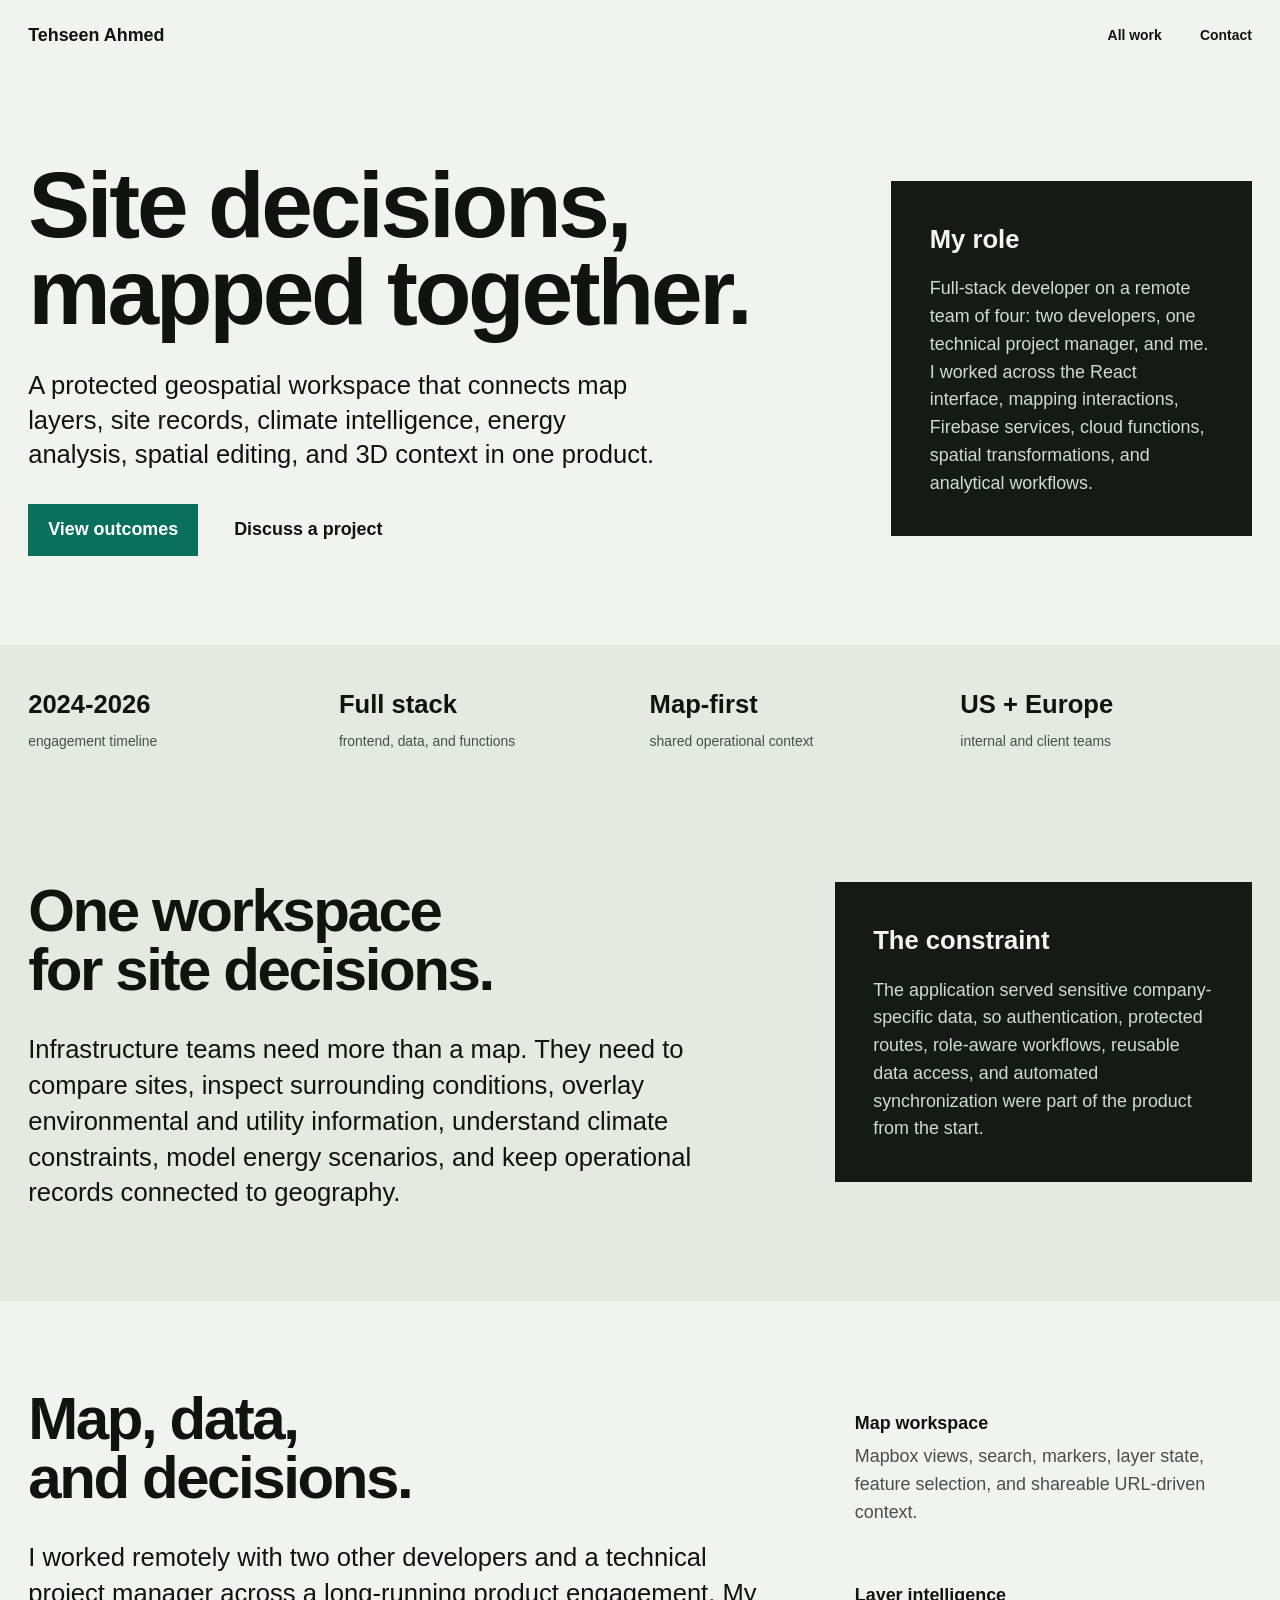
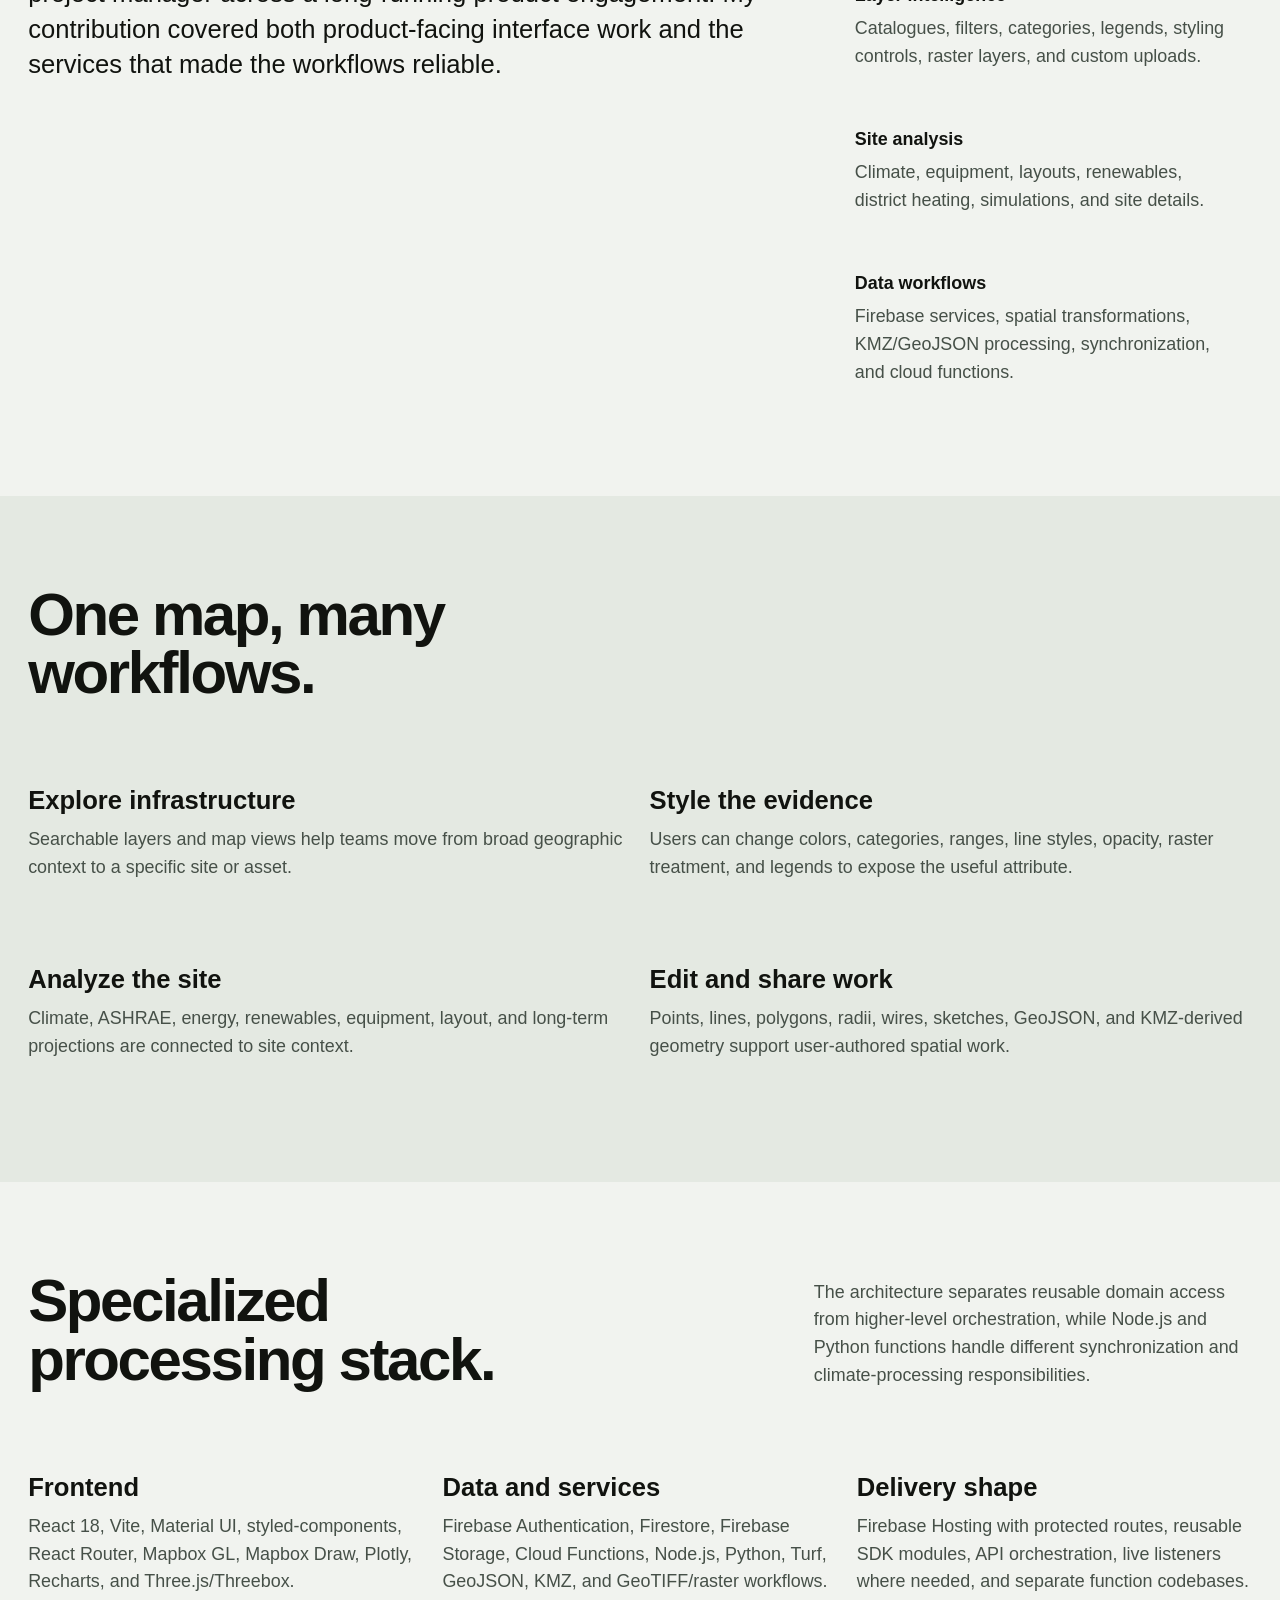
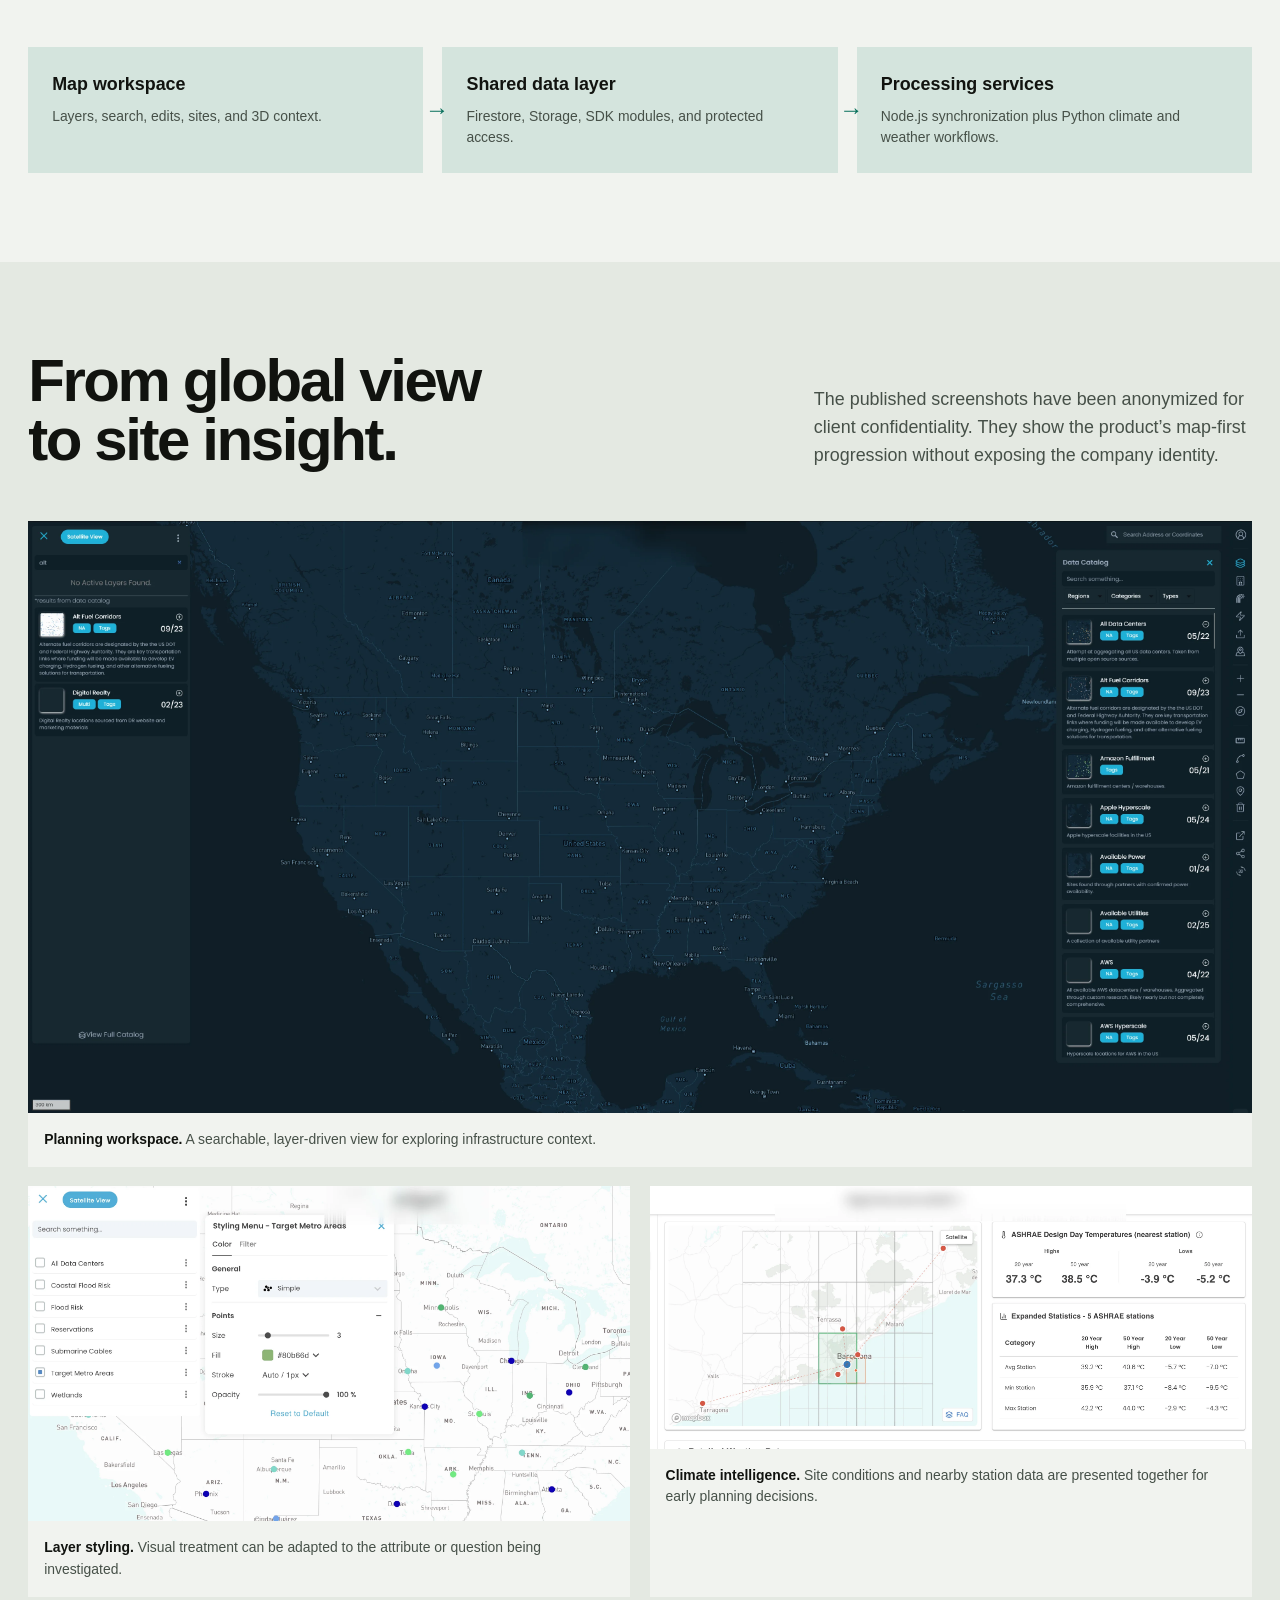
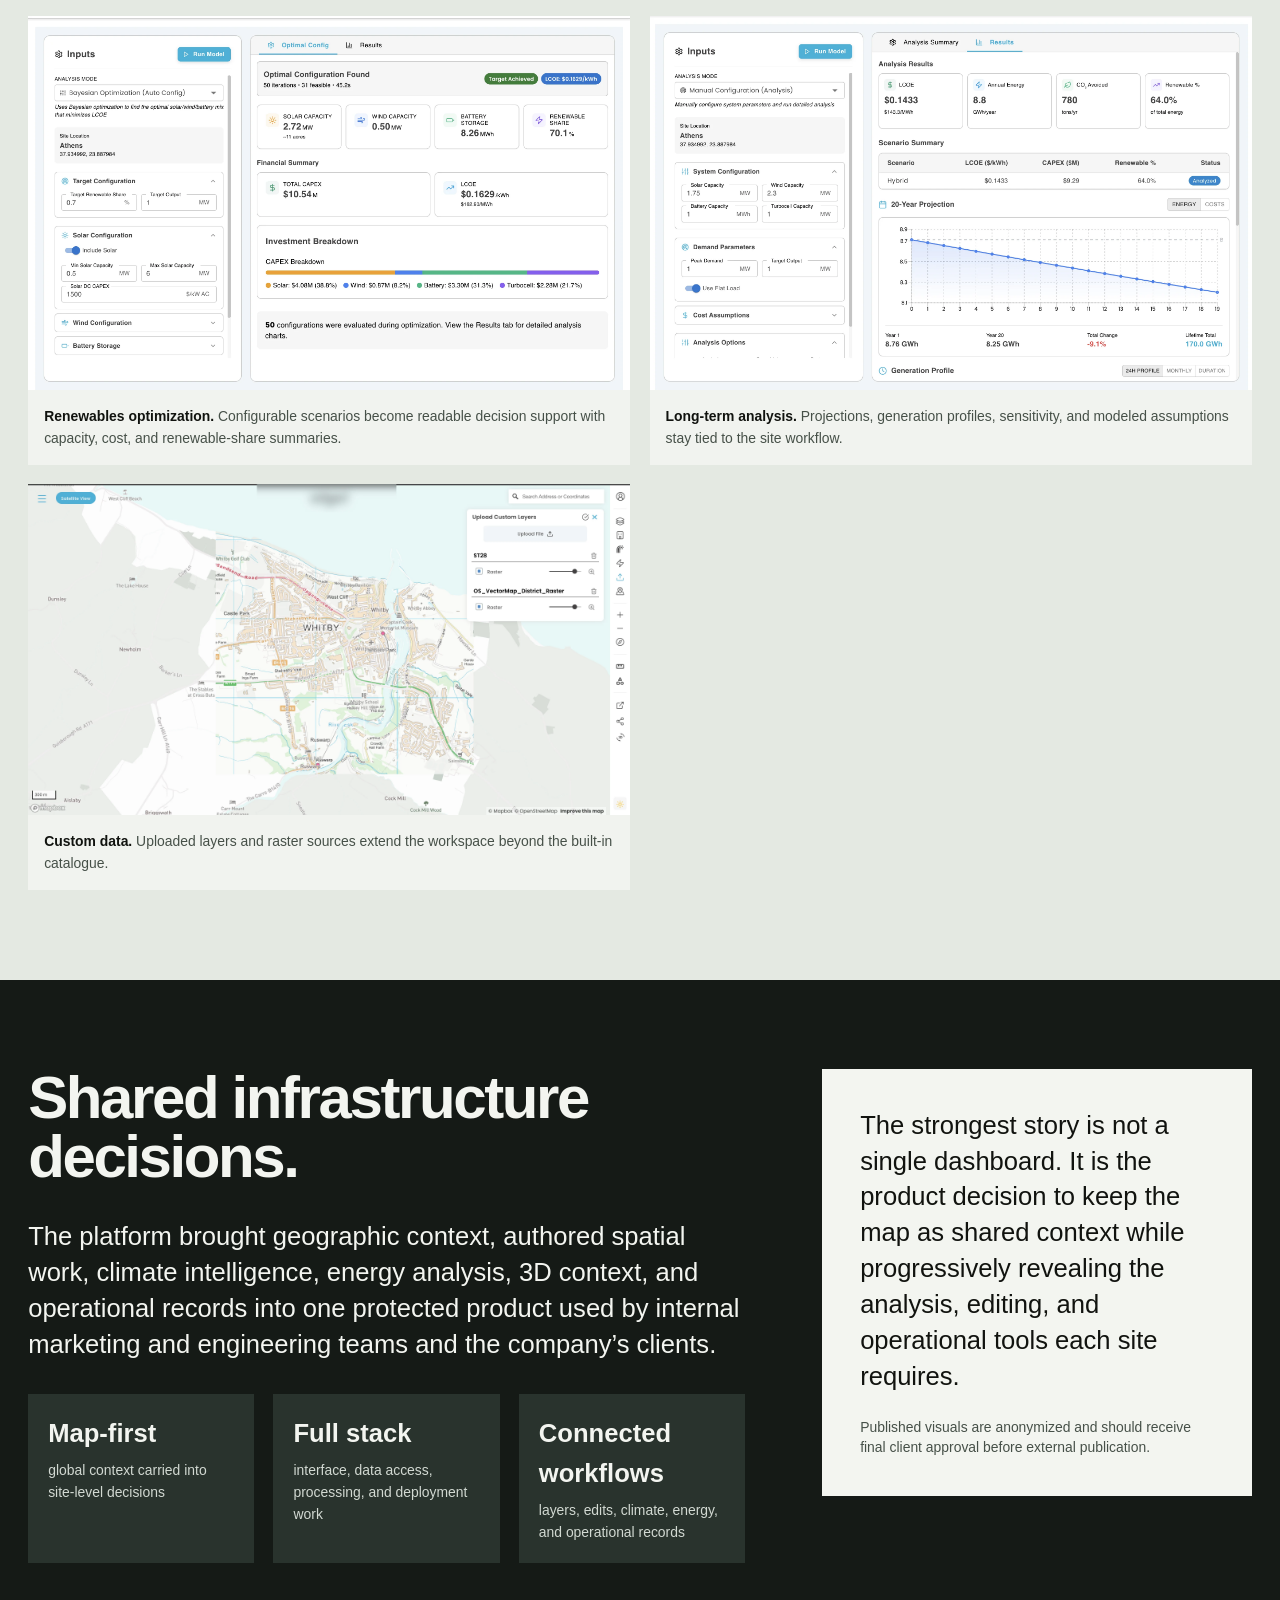
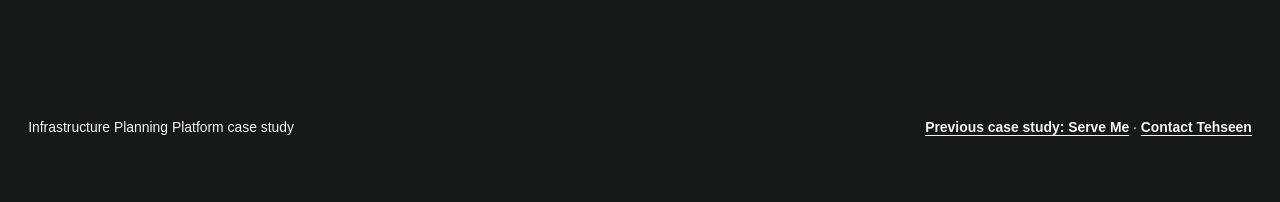
==== commit 83998875: "Refine portfolio content and project flows Redesign the homepage and case studies around stable proj" ====
--- a/work/infrastructure-planning-platform/index.html
+++ b/work/infrastructure-planning-platform/index.html
@@ -14,9 +14,9 @@
     <meta property="og:image:alt" content="Anonymized infrastructure planning workspace" />
     <meta name="twitter:card" content="summary_large_image" />
     <meta name="twitter:image" content="https://tehseenahmed.me/assets/optimized/infrastructure-planning-platform-card.webp" />
-    <link rel="icon" href="/assets/favicon.svg" type="image/svg+xml" />
-    <link rel="stylesheet" href="/styles.css" />
-    <link rel="stylesheet" href="/work/case-studies.css" />
+    <link rel="icon" href="../../assets/favicon.svg" type="image/svg+xml" />
+    <link rel="stylesheet" href="../../styles.css" />
+    <link rel="stylesheet" href="../case-studies.css" />
     <script type="application/ld+json">
       {
         "@context": "https://schema.org",
@@ -45,7 +45,7 @@
     <main id="case-content">
       <section class="case-hero" aria-labelledby="project-title">
         <div class="case-hero-copy">
-          <h1 id="project-title">Turning complex infrastructure data into an operational map.</h1>
+          <h1 id="project-title">Site decisions, mapped together.</h1>
           <p class="hero-subcopy">A protected geospatial workspace that connects map layers, site records, climate intelligence, energy analysis, spatial editing, and 3D context in one product.</p>
           <div class="case-hero-actions">
             <a class="button primary" href="#outcome">View outcomes</a>
@@ -68,8 +68,7 @@
       <section class="case-section">
         <div class="case-split">
           <div>
-            <span class="case-section-label">The brief</span>
-            <h2>Make infrastructure decisions possible without stitching together disconnected tools.</h2>
+            <h2>One workspace for site decisions.</h2>
             <p>Infrastructure teams need more than a map. They need to compare sites, inspect surrounding conditions, overlay environmental and utility information, understand climate constraints, model energy scenarios, and keep operational records connected to geography.</p>
           </div>
           <aside class="case-note">
@@ -82,8 +81,7 @@
       <section class="case-section">
         <div class="case-split">
           <div>
-            <span class="case-section-label">My contribution</span>
-            <h2>Connect the map, the data layer, and the decisions users need to make.</h2>
+            <h2>Map, data, and decisions.</h2>
             <p>I worked remotely with two other developers and a technical project manager across a long-running product engagement. My contribution covered both product-facing interface work and the services that made the workflows reliable.</p>
           </div>
           <ol class="case-list">
@@ -97,21 +95,19 @@
 
       <section class="case-section">
         <div class="case-section-heading">
-          <span class="case-section-label">Product capabilities</span>
-          <h2>One map, many decision-support workflows.</h2>
+          <h2>One map, many workflows.</h2>
         </div>
         <div class="case-grid">
-          <article class="case-card"><p class="case-year">01</p><h3>Explore infrastructure</h3><p>Searchable layers and map views help teams move from broad geographic context to a specific site or asset.</p></article>
-          <article class="case-card"><p class="case-year">02</p><h3>Style the evidence</h3><p>Users can change colors, categories, ranges, line styles, opacity, raster treatment, and legends to expose the useful attribute.</p></article>
-          <article class="case-card"><p class="case-year">03</p><h3>Analyze the site</h3><p>Climate, ASHRAE, energy, renewables, equipment, layout, and long-term projections are connected to site context.</p></article>
-          <article class="case-card"><p class="case-year">04</p><h3>Edit and share work</h3><p>Points, lines, polygons, radii, wires, sketches, GeoJSON, and KMZ-derived geometry support user-authored spatial work.</p></article>
+          <article class="case-card"><h3>Explore infrastructure</h3><p>Searchable layers and map views help teams move from broad geographic context to a specific site or asset.</p></article>
+          <article class="case-card"><h3>Style the evidence</h3><p>Users can change colors, categories, ranges, line styles, opacity, raster treatment, and legends to expose the useful attribute.</p></article>
+          <article class="case-card"><h3>Analyze the site</h3><p>Climate, ASHRAE, energy, renewables, equipment, layout, and long-term projections are connected to site context.</p></article>
+          <article class="case-card"><h3>Edit and share work</h3><p>Points, lines, polygons, radii, wires, sketches, GeoJSON, and KMZ-derived geometry support user-authored spatial work.</p></article>
         </div>
       </section>
 
       <section class="case-section">
         <div class="case-section-heading">
-          <span class="case-section-label">Architecture</span>
-          <h2>A React/Vite workspace backed by Firebase and specialized processing services.</h2>
+          <h2>Specialized processing stack.</h2>
           <p>The architecture separates reusable domain access from higher-level orchestration, while Node.js and Python functions handle different synchronization and climate-processing responsibilities.</p>
         </div>
         <div class="case-tech-grid">
@@ -128,8 +124,7 @@
 
       <section class="case-section">
         <div class="case-section-heading">
-          <span class="case-section-label">Product evidence</span>
-          <h2>From global context to site intelligence and energy decisions.</h2>
+          <h2>From global view to site insight.</h2>
           <p>The published screenshots have been anonymized for client confidentiality. They show the product’s map-first progression without exposing the company identity.</p>
         </div>
         <div class="case-gallery">
@@ -144,8 +139,7 @@
 
       <section class="case-section case-outcome" id="outcome">
         <div>
-          <span class="case-section-label">Outcome</span>
-          <h2>A shared operational workspace for infrastructure decisions.</h2>
+          <h2>Shared infrastructure decisions.</h2>
           <p>The platform brought geographic context, authored spatial work, climate intelligence, energy analysis, 3D context, and operational records into one protected product used by internal marketing and engineering teams and the company’s clients.</p>
           <div class="case-proof-grid">
             <div class="case-proof"><strong>Map-first</strong><span>global context carried into site-level decisions</span></div>
@@ -161,5 +155,6 @@
           <span>Infrastructure Planning Platform case study</span>
       <span><a href="../serve-me/">Previous case study: Serve Me</a> · <a href="../../index.html#contact">Contact Tehseen</a></span>
     </footer>
+    <script src="../../script.js"></script>
   </body>
 </html>
--- a/styles.css
+++ b/styles.css
@@ -1,1733 +1,713 @@
 :root {
   color-scheme: light;
-  --ink: #12130f;
-  --muted: #56605b;
-  --paper: #eef1ed;
-  --surface: #fbfcf8;
-  --line: #d1d8d0;
-  --accent: #0d6f5d;
-  --accent-dark: #06483d;
-  --oxide: #b44928;
-  --charcoal: #20231e;
-  --radius: 14px;
-  --shadow: 0 24px 80px rgba(29, 31, 24, 0.16);
-}
-
+  --bg: #f1f3ef;
+  --surface: #e4e9e2;
+  --ink: #11130f;
+  --muted: #465048;
+  --accent: #08705c;
+  --accent-ink: #fff;
+  --dark: #151a16;
+  --dark-ink: #f3f5f0;
+  --margin: clamp(1rem, 2.2vw, 2rem);
+  --gutter: clamp(0.8rem, 1.5vw, 1.5rem);
+  --small: clamp(0.8125rem, 0.79rem + 0.1vw, 0.875rem);
+  --body: clamp(1rem, 0.96rem + 0.2vw, 1.125rem);
+  --lead: clamp(1.25rem, 1.12rem + 0.6vw, 1.625rem);
+  --head: clamp(2rem, 1.35rem + 3vw, 4rem);
+  --display: clamp(2.9rem, 1.65rem + 5.2vw, 6rem);
+  --ease-out: cubic-bezier(0.22, 1, 0.36, 1);
+  --ease-expo: cubic-bezier(0.16, 1, 0.3, 1);
+  --ease-in-out: cubic-bezier(0.76, 0, 0.24, 1);
+}
 * {
   box-sizing: border-box;
 }
-
 html {
   scroll-behavior: smooth;
-  overflow-x: hidden;
-}
-
+  overflow-x: clip;
+}
 [id] {
-  scroll-margin-top: 104px;
-}
-
+  scroll-margin-top: 6rem;
+}
 body {
   margin: 0;
-  background: var(--paper);
+  background: var(--bg);
   color: var(--ink);
-  font-family:
-    ui-sans-serif,
-    system-ui,
-    -apple-system,
-    BlinkMacSystemFont,
-    "Segoe UI",
-    sans-serif;
-  line-height: 1.5;
-  overflow-x: hidden;
-}
-
-main,
-.site-header,
-.hero > *,
-.project-stage > *,
-.method > *,
-.contact > *,
-.testimonial-grid > *,
-.signal-strip > * {
-  min-width: 0;
-}
-
-body::before {
-  content: "";
-  position: fixed;
-  inset: 0;
-  pointer-events: none;
-  background: none;
-  z-index: -2;
-}
-
+  font-family: "Avenir Next", "Helvetica Neue", Helvetica, sans-serif;
+  font-size: var(--body);
+  line-height: 1.55;
+  text-rendering: optimizeLegibility;
+  overflow-x: clip;
+}
+::selection {
+  background: var(--accent);
+  color: var(--accent-ink);
+}
 a {
   color: inherit;
-  text-decoration: none;
-}
-
+  text-decoration-thickness: 0.08em;
+  text-underline-offset: 0.2em;
+}
 img {
   display: block;
-  max-width: 100%;
-}
-
+  width: 100%;
+  height: auto;
+}
 button,
-input {
+input,
+select,
+textarea {
   font: inherit;
 }
-
 button {
   cursor: pointer;
 }
-
-.skip-link {
-  position: fixed;
-  top: 12px;
-  left: 12px;
-  z-index: 20;
-  translate: 0 -150%;
-  background: var(--ink);
-  color: var(--surface);
-  padding: 10px 14px;
-  border-radius: 999px;
-}
-
-.skip-link:focus {
-  translate: 0;
-}
-
-.site-header {
-  position: sticky;
-  top: 14px;
-  z-index: 10;
-  width: min(1180px, calc(100% - 28px));
-  height: 68px;
-  margin: 14px auto 0;
-  padding: 0 10px 0 12px;
-  display: grid;
-  grid-template-columns: 1fr auto;
-  align-items: center;
-  gap: 18px;
-  background: rgba(252, 251, 244, 0.78);
-  border: 1px solid rgba(18, 19, 15, 0.16);
-  border-radius: 999px;
-  backdrop-filter: blur(18px);
-}
-
-.brand,
-.nav-links,
-.button {
-  min-height: 44px;
-}
-
-.brand {
-  display: inline-flex;
-  align-items: center;
-  gap: 10px;
-  min-width: 0;
-  font-weight: 750;
-  letter-spacing: 0;
-}
-
-.brand-copy {
-  display: grid;
-  gap: 1px;
-  line-height: 1.05;
-  min-width: 0;
-}
-
-.brand-copy small {
-  color: var(--muted);
-  font-size: 11px;
-  font-weight: 750;
-}
-
-.brand-mark {
-  display: grid;
-  place-items: center;
-  width: 42px;
-  height: 42px;
-  border-radius: 50%;
-  background: var(--ink);
-  color: var(--surface);
-  font-size: 13px;
-  font-weight: 800;
-}
-
-.nav-links {
-  display: flex;
-  align-items: center;
-  gap: 4px;
-}
-
-.mobile-header-actions {
-  display: none;
-  min-width: 0;
-}
-
-.nav-links a {
-  padding: 10px 14px;
-  border-radius: 999px;
-  color: var(--muted);
-  font-size: 14px;
-  font-weight: 650;
-}
-
-.nav-links a:hover,
-.nav-links a:focus-visible {
-  background: rgba(13, 111, 93, 0.11);
-  color: var(--ink);
-  outline: none;
-}
-
-main {
-  width: min(1180px, calc(100% - 28px));
-  margin: 0 auto;
-}
-
-.hero {
-  position: relative;
-  isolation: isolate;
-  min-height: calc(100dvh - 82px);
-  display: grid;
-  grid-template-columns: minmax(0, 0.92fr) minmax(360px, 0.78fr);
-  align-items: center;
-  gap: clamp(28px, 5vw, 72px);
-  padding: 34px 0 72px;
-}
-
-.hero::before {
-  content: "";
-  position: absolute;
-  z-index: -1;
-  width: min(620px, 72vw);
-  height: min(620px, 72vw);
-  top: 24px;
-  right: -120px;
-  border-radius: 50%;
-  background: radial-gradient(circle, rgba(13, 111, 93, 0.08), transparent 68%);
-  filter: blur(12px);
-  pointer-events: none;
-}
-
-.hero-copy {
-  max-width: 690px;
-}
-
-.hero-kicker {
-  margin: 0 0 18px;
-  color: var(--accent-dark);
-  font-size: 13px;
-  font-weight: 800;
-  letter-spacing: 0.04em;
-}
-
-.eyebrow,
-.mono-label,
-.project-index {
-  margin: 0;
-  font-family:
-    ui-monospace,
-    SFMono-Regular,
-    Menlo,
-    Monaco,
-    Consolas,
-    monospace;
-  font-size: 12px;
-  text-transform: uppercase;
-  letter-spacing: 0.16em;
-  color: var(--accent-dark);
-  font-weight: 800;
-}
-
-.eyebrow {
-  display: flex;
-  flex-wrap: wrap;
-  gap: 4px 14px;
-}
-
+p {
+  max-width: 62ch;
+}
 h1,
 h2,
 h3,
-p {
-  text-wrap: pretty;
-}
-
-h1 {
-  max-width: 780px;
-  margin: 18px 0 18px;
-  font-size: clamp(48px, 6.4vw, 84px);
-  line-height: 0.96;
-  letter-spacing: 0;
-}
-
+p,
+figure,
+blockquote,
+dl,
+dd {
+  margin: 0;
+}
+h1,
+h2,
+h3 {
+  text-wrap: balance;
+}
+:focus-visible {
+  outline: 3px solid var(--accent);
+  outline-offset: 4px;
+}
+.skip-link {
+  position: fixed;
+  z-index: 50;
+  top: 0.75rem;
+  left: 0.75rem;
+  padding: 0.75rem 1rem;
+  background: var(--ink);
+  color: #fff;
+  translate: 0 -150%;
+}
+.skip-link:focus {
+  translate: 0;
+}
+.site-header {
+  position: sticky;
+  z-index: 20;
+  top: 0;
+  display: flex;
+  align-items: center;
+  justify-content: space-between;
+  min-height: 4.5rem;
+  padding-inline: var(--margin);
+  background: color-mix(in srgb, var(--bg) 94%, transparent);
+  backdrop-filter: blur(12px);
+}
+.brand {
+  font-weight: 800;
+  text-decoration: none;
+}
+.nav-links {
+  display: flex;
+  gap: clamp(1rem, 3vw, 2.5rem);
+}
+.nav-links a {
+  font-size: var(--small);
+  font-weight: 700;
+  text-decoration-color: transparent;
+}
+.nav-links a:hover {
+  text-decoration-color: currentColor;
+}
+main > section {
+  padding-inline: var(--margin);
+}
+.hero {
+  min-height: calc(100svh - 4.5rem);
+  display: grid;
+  grid-template-columns: minmax(0, 1.15fr) minmax(22rem, 0.85fr);
+  gap: clamp(2rem, 5vw, 6rem);
+  align-items: center;
+  padding-block: clamp(3rem, 7vw, 7rem);
+}
+.hero-copy {
+  display: grid;
+  align-content: center;
+  gap: clamp(1.5rem, 3vw, 2.5rem);
+}
+.hero h1 {
+  max-width: 14ch;
+  font-size: var(--display);
+  line-height: 0.9;
+  letter-spacing: -0.055em;
+}
+.line {
+  display: block;
+  overflow: clip;
+  padding-bottom: 0.08em;
+  margin-bottom: -0.08em;
+}
+.line [data-line] {
+  display: block;
+}
 .hero-subcopy {
-  max-width: 560px;
-  margin: 0;
-  font-size: clamp(18px, 2vw, 22px);
-  color: var(--muted);
-}
-
-.hero-actions,
-.contact-actions {
+  max-width: 44ch;
+  color: var(--ink);
+  font-size: var(--lead);
+  line-height: 1.35;
+}
+.hero-actions {
   display: flex;
+  align-items: center;
   flex-wrap: wrap;
-  gap: 12px;
-  margin-top: 30px;
-}
-
+  gap: 1.25rem;
+}
 .button {
+  min-height: 3.25rem;
   display: inline-flex;
   align-items: center;
   justify-content: center;
-  border-radius: 999px;
-  padding: 0 20px;
-  font-weight: 800;
-  transition: transform 180ms ease, background 180ms ease, border-color 180ms ease;
-  white-space: nowrap;
-}
-
+  padding: 0.75rem 1.25rem;
+  border: 0;
+  border-radius: 0;
+  font-weight: 800;
+  text-decoration: none;
+  transition:
+    transform 140ms var(--ease-out),
+    background-color 180ms ease;
+}
 .button:active {
-  transform: translateY(1px) scale(0.99);
-}
-
+  transform: scale(0.97);
+}
 .button.primary {
   background: var(--accent);
-  color: #fff;
-  border: 1px solid var(--accent);
-}
-
-.button.secondary {
+  color: var(--accent-ink);
+}
+.button.primary:hover {
+  background: #045443;
+}
+.text-action {
+  font-weight: 800;
+}
+.profile-links {
+  display: flex;
+  flex-wrap: wrap;
+  gap: 1.25rem;
+  font-size: var(--small);
+}
+.profile-links a {
+  font-weight: 700;
+}
+.hero-proof {
+  align-self: stretch;
+  display: grid;
+  grid-template-rows: 1fr auto;
+  background: var(--dark);
+  color: var(--dark-ink);
+  overflow: clip;
+}
+.hero-proof img {
+  height: 100%;
+  min-height: 60vh;
+  object-fit: cover;
+  object-position: 32% center;
+}
+.hero-proof figcaption {
+  display: grid;
+  gap: 0.3rem;
+  padding: 1rem;
+  font-size: var(--small);
+}
+.hero-proof figcaption span {
+  color: #cdd4cd;
+}
+.work {
+  padding-block: clamp(4rem, 8vw, 7rem);
+  background: var(--dark);
+  color: var(--dark-ink);
+}
+.section-heading {
+  display: grid;
+  grid-template-columns: 1fr;
+  gap: 1rem;
+  align-items: start;
+  margin-bottom: clamp(2rem, 4vw, 3.5rem);
+}
+.section-heading h2,
+.about h2,
+.contact h2 {
+  max-width: 18ch;
+  font-size: var(--head);
+  line-height: 0.98;
+  letter-spacing: -0.04em;
+}
+.project-index {
+  display: grid;
+  grid-template-columns: repeat(3, minmax(0, 1fr));
+  gap: var(--gutter);
+}
+.project-row {
+  display: grid;
+  grid-template-rows: auto auto auto 1fr auto;
+  gap: 1rem;
+  align-content: start;
+  padding: 0 0 1.5rem;
+  background: #222a24;
+  text-decoration: none;
+  transition: color 180ms ease;
+}
+.project-row:hover,
+.project-row:focus-visible {
+  color: #7fe0c7;
+}
+.project-row img {
+  aspect-ratio: 16 / 10;
+  object-fit: cover;
+  object-position: top;
+}
+.project-row > span {
+  margin-inline: 1.25rem;
+}
+.project-name {
+  font-size: var(--lead);
+  font-weight: 800;
+}
+.project-problem {
+  font-weight: 700;
+}
+.project-result {
+  font-size: var(--small);
+  color: #cdd4cd;
+}
+.project-result strong {
+  display: inline;
+  margin-right: 0.35rem;
+  color: var(--dark-ink);
+}
+.project-arrow {
+  font-size: 1.5rem;
+  justify-self: end;
+}
+.project-preview {
+  display: none;
+}
+.preview-frame {
+  position: absolute;
+  inset: 0;
+  display: grid;
+  grid-template-rows: 1fr auto;
+  opacity: 0;
+  pointer-events: none;
+  transition: opacity 420ms ease;
+}
+.preview-frame.is-active {
+  opacity: 1;
+}
+.preview-frame img {
+  height: 100%;
+  object-fit: cover;
+  object-position: top center;
+}
+.preview-frame figcaption {
+  padding: 1rem;
+  font-size: var(--small);
+  background: var(--dark-ink);
   color: var(--ink);
-  background: rgba(252, 251, 244, 0.74);
-  border: 1px solid rgba(18, 19, 15, 0.18);
-}
-
-.fit-panel {
-  align-self: stretch;
-  min-height: 520px;
-  display: flex;
-  flex-direction: column;
-  justify-content: space-between;
-  padding: clamp(24px, 4vw, 38px);
-  background:
-    linear-gradient(145deg, rgba(252, 251, 244, 0.92), rgba(235, 231, 217, 0.94)),
-    var(--surface);
-  border: 1px solid rgba(18, 19, 15, 0.18);
-  border-radius: var(--radius);
-  box-shadow: var(--shadow);
-  overflow: hidden;
-}
-
-.fit-panel h2 {
-  margin: 12px 0 0;
-  max-width: 520px;
-  font-size: clamp(30px, 4vw, 48px);
-  line-height: 1;
-}
-
-.fit-panel dl {
-  display: grid;
-  gap: 0;
-  margin: 34px 0 0;
-  border-top: 1px solid rgba(18, 19, 15, 0.14);
-}
-
-.fit-panel dl div {
-  display: grid;
-  grid-template-columns: 82px 1fr;
-  gap: 18px;
-  padding: 20px 0;
-  border-bottom: 1px solid rgba(18, 19, 15, 0.12);
-}
-
-.fit-panel dt {
-  color: var(--accent-dark);
-  font-family:
-    ui-monospace,
-    SFMono-Regular,
-    Menlo,
-    Monaco,
-    Consolas,
-    monospace;
-  font-size: 11px;
-  font-weight: 900;
-  letter-spacing: 0.12em;
-  text-transform: uppercase;
-}
-
-.fit-panel dd {
-  margin: 0;
+}
+.about {
+  display: grid;
+  grid-template-columns: minmax(0, 5fr) minmax(0, 7fr);
+  gap: clamp(2.5rem, 6vw, 6rem);
+  padding-block: clamp(4rem, 8vw, 7rem);
+}
+.about-heading {
+  position: static;
+  align-self: start;
+  display: grid;
+  gap: 2rem;
+}
+.about-heading p {
+  font-size: var(--lead);
+  line-height: 1.4;
+}
+.practice-list {
+  display: grid;
+}
+.practice-list > div {
+  padding-block: clamp(1.5rem, 3vw, 2.5rem);
+  border-bottom: 4px solid var(--ink);
+}
+.practice-list dt {
+  font-size: var(--lead);
+  font-weight: 800;
+}
+.practice-list dd {
+  max-width: 42ch;
+  margin-top: 0.75rem;
   color: var(--muted);
-  font-weight: 700;
-}
-
-.signal-strip {
-  display: grid;
-  grid-template-columns: repeat(4, 1fr);
-  border-top: 1px solid rgba(18, 19, 15, 0.2);
-  border-bottom: 1px solid rgba(18, 19, 15, 0.2);
-}
-
-.signal-strip div {
-  padding: 24px 18px;
-  border-right: 1px solid rgba(18, 19, 15, 0.16);
-}
-
-.signal-strip div:last-child {
-  border-right: 0;
-}
-
-.signal-strip strong {
-  display: block;
-  font-size: clamp(22px, 3vw, 36px);
+}
+.additional-work {
+  padding-block: clamp(4rem, 8vw, 7rem);
+  background: var(--surface);
+}
+.additional-grid {
+  display: grid;
+  grid-template-columns: repeat(3, minmax(0, 1fr));
+  gap: var(--gutter);
+  align-items: stretch;
+}
+.additional-grid article {
+  display: grid;
+  grid-template-rows: auto auto 1fr;
+  gap: 1rem;
+}
+.additional-grid img {
+  aspect-ratio: 16/10;
+  object-fit: cover;
+  object-position: top;
+  background: #d7ddd7;
+}
+.additional-grid h3 {
+  font-size: var(--lead);
   line-height: 1.05;
 }
-
-.signal-strip span {
-  display: block;
-  margin-top: 8px;
+.additional-grid p {
   color: var(--muted);
-  font-weight: 650;
-}
-
-.intro-panel {
-  display: grid;
-  grid-template-columns: minmax(0, 1.1fr) minmax(300px, 0.8fr);
-  gap: 30px;
-  padding: 92px 0;
-}
-
-.intro-statement {
-  padding: clamp(26px, 5vw, 56px);
-  background: var(--ink);
-  color: var(--surface);
-  border-radius: var(--radius);
-}
-
-.intro-statement h2,
-.proof h2,
-.contact h2 {
-  margin: 0;
-  font-size: clamp(34px, 4.6vw, 58px);
-  line-height: 1;
-}
-
-.intro-statement p {
-  max-width: 720px;
-  color: rgba(252, 251, 244, 0.74);
-  font-size: 18px;
-}
-
-.role-stack {
-  display: grid;
-  align-content: stretch;
-  gap: 10px;
-}
-
-.role-stack span {
-  display: flex;
-  align-items: center;
-  padding: 18px 20px;
-  border: 1px solid rgba(18, 19, 15, 0.16);
-  border-radius: var(--radius);
-  background: rgba(252, 251, 244, 0.7);
-  font-weight: 850;
-}
-
-.work-lab,
-.method,
-.proof,
+}
+.current-work {
+  padding-block: clamp(4rem, 8vw, 7rem);
+}
+.current-work-grid {
+  display: grid;
+  grid-template-columns: minmax(0, 7fr) minmax(20rem, 5fr);
+  gap: var(--gutter);
+  align-items: stretch;
+}
+.current-work-grid article {
+  display: grid;
+  grid-template-rows: 1fr auto auto;
+  gap: clamp(1.5rem, 3vw, 2.5rem);
+  padding: clamp(1.5rem, 3vw, 3rem);
+}
+.current-work-grid h3 {
+  max-width: 20ch;
+  margin-bottom: 1rem;
+  font-size: var(--head);
+  line-height: 0.98;
+  letter-spacing: -0.04em;
+}
+.current-work-grid p {
+  max-width: 55ch;
+  font-size: var(--lead);
+  line-height: 1.4;
+}
+.current-work-grid dl {
+  display: grid;
+  grid-template-columns: repeat(2, minmax(0, 1fr));
+  gap: var(--gutter);
+}
+.current-work-grid dt {
+  margin-bottom: 0.4rem;
+  font-weight: 800;
+}
+.current-work-grid dd {
+  color: inherit;
+  font-size: var(--small);
+}
+.current-work-grid a {
+  justify-self: start;
+  font-weight: 800;
+}
+.current-shipped {
+  background: var(--dark);
+  color: var(--dark-ink);
+}
+.current-shipped dd {
+  color: #d2d9d2;
+}
+.current-building {
+  background: var(--surface);
+}
+.current-building p,
+.current-building dd {
+  color: var(--muted);
+}
+.proof {
+  padding-block: clamp(4rem, 8vw, 7rem);
+}
+.feature-quote {
+  max-width: 38ch;
+  margin-left: 0;
+  font-size: clamp(1.5rem, 2.5vw, 2.25rem);
+  line-height: 1.3;
+  letter-spacing: -0.045em;
+}
+blockquote footer {
+  margin-top: 1.5rem;
+  font-size: var(--small);
+  font-weight: 800;
+}
+.quote-row {
+  display: grid;
+  grid-template-columns: repeat(3, 1fr);
+  gap: var(--gutter);
+  margin-top: clamp(2.5rem, 5vw, 4rem);
+}
+.quote-row blockquote {
+  padding: clamp(1.5rem, 3vw, 3rem);
+  background: var(--surface);
+}
+.quote-row p {
+  font-size: var(--lead);
+  line-height: 1.35;
+}
 .contact {
-  padding: 86px 0;
-}
-
-.section-heading {
-  max-width: 760px;
-}
-
-.section-heading h2,
-.method h2 {
-  margin: 0;
-  font-size: clamp(38px, 6vw, 74px);
-  line-height: 0.98;
-}
-
-.section-heading p,
-.method p,
-.contact p {
-  color: var(--muted);
-  font-size: 18px;
-}
-
-.project-stage {
-  display: grid;
-  grid-template-columns: minmax(300px, 0.78fr) minmax(0, 1.22fr);
-  gap: 28px;
-  align-items: start;
-  margin-top: 22px;
-  padding: 16px;
-  border: 1px solid rgba(18, 19, 15, 0.14);
-  border-radius: calc(var(--radius) + 4px);
-  background: rgba(252, 251, 244, 0.36);
-}
-
-.project-stage.reverse {
-  grid-template-columns: minmax(0, 1.18fr) minmax(300px, 0.82fr);
-}
-
-.project-stage.reverse .project-copy {
-  order: 2;
-}
-
-.project-stage.reverse .artifact-board {
-  order: 1;
-}
-
-.project-evidence {
-  grid-column: 1 / -1;
-  order: 3;
-  display: grid;
-  grid-template-columns: 1fr;
-  gap: 20px;
-  padding-top: 24px;
-  border-top: 1px solid rgba(18, 19, 15, 0.16);
-}
-
-.project-evidence > .engineering-decisions,
-.project-evidence > .architecture-card {
-  margin-top: 0;
-}
-
-.project-evidence > .engineering-decisions {
-  padding-top: 0;
-  border-top: 0;
-}
-
-.project-evidence .engineering-decisions dl {
-  grid-template-columns: repeat(3, minmax(0, 1fr));
-  gap: 12px;
-}
-
-.project-evidence .engineering-decisions dl div {
-  display: block;
-  padding: 0 12px 0 0;
+  display: grid;
+  grid-template-columns: 1fr 1fr;
+  gap: clamp(3rem, 6vw, 6rem);
+  padding-block: clamp(4rem, 8vw, 7rem);
+  background: var(--dark);
+  color: var(--dark-ink);
+}
+.contact-copy {
+  display: grid;
+  align-content: start;
+  gap: 2rem;
+}
+.contact-copy p {
+  font-size: var(--lead);
+  line-height: 1.4;
+}
+.contact-email {
+  font-weight: 800;
+  overflow-wrap: anywhere;
+}
+.contact-form {
+  display: grid;
+  gap: 0.75rem;
+}
+.contact-form label {
+  font-size: var(--small);
+  font-weight: 800;
+}
+.contact-form input,
+.contact-form select,
+.contact-form textarea {
+  width: 100%;
   border: 0;
   border-radius: 0;
-  background: transparent;
-}
-
-.project-evidence .serve-flow {
-  grid-template-columns: minmax(0, 1fr) auto minmax(0, 1fr) auto minmax(0, 1fr) auto minmax(0, 1fr);
-}
-
-.project-evidence .serve-flow .architecture-arrow {
-  rotate: 0deg;
-}
-
-.project-evidence > .case-evidence,
-.project-evidence > .evidence-links {
-  grid-column: 1 / -1;
-}
-
-.project-evidence > .case-evidence {
-  margin-top: 0;
-  padding-top: 16px;
-  border-top: 1px solid rgba(18, 19, 15, 0.13);
-}
-
-.project-evidence .case-evidence li {
-  padding: 0 16px 0 0;
-  border: 0;
-  border-radius: 0;
-  background: transparent;
-}
-
-.project-evidence .case-evidence li + li {
-  padding-left: 16px;
-  border-left: 1px solid rgba(18, 19, 15, 0.13);
-}
-
-.project-evidence .evidence-link {
-  margin-top: 0;
-}
-
-.evidence-links {
-  display: flex;
-  flex-wrap: wrap;
-  gap: 18px 24px;
-}
-
-.project-copy {
-  display: flex;
-  flex-direction: column;
-  justify-content: center;
-  align-self: start;
-  height: fit-content;
-  padding: clamp(24px, 4vw, 42px);
-  border: 0;
-  border-radius: var(--radius);
-  background: transparent;
-}
-
-.project-copy h3 {
-  margin: 12px 0 10px;
-  font-size: clamp(30px, 4vw, 48px);
-  line-height: 1;
-}
-
-.project-copy p {
-  color: var(--muted);
-  font-size: 17px;
-}
-
-.project-tags {
-  display: flex;
-  flex-wrap: wrap;
-  gap: 8px;
-  margin-top: 18px;
-}
-
-.project-tags span {
-  padding: 7px 10px;
-  border-radius: 999px;
-  background: rgba(13, 111, 93, 0.1);
-  color: var(--accent-dark);
-  font-weight: 800;
-  font-size: 12px;
-}
-
-.case-facts {
-  display: grid;
-  grid-template-columns: repeat(3, minmax(0, 1fr));
-  gap: 12px;
-  align-items: start;
-  margin: 22px 0 0;
-  padding: 18px 0 0;
-  border-top: 1px solid rgba(18, 19, 15, 0.13);
-}
-
-.case-facts div {
-  display: block;
-}
-
-.case-facts dt {
-  color: var(--accent-dark);
-  font-family:
-    ui-monospace,
-    SFMono-Regular,
-    Menlo,
-    Monaco,
-    Consolas,
-    monospace;
-  font-size: 11px;
-  font-weight: 900;
-  letter-spacing: 0.12em;
-  text-transform: uppercase;
-}
-
-.case-facts dd {
-  margin: 0;
-  color: var(--muted);
-  font-size: 14px;
-  line-height: 1.45;
-}
-
-.case-facts dt {
-  margin-bottom: 6px;
-}
-
-.engineering-decisions {
-  margin-top: 22px;
-  padding: 16px 0 0;
-  border-top: 1px solid rgba(18, 19, 15, 0.13);
-}
-
-.decision-label {
-  margin: 0 0 12px;
-  color: var(--accent-dark) !important;
-  font-family:
-    ui-monospace,
-    SFMono-Regular,
-    Menlo,
-    Monaco,
-    Consolas,
-    monospace;
-  font-size: 11px !important;
-  font-weight: 900;
-  letter-spacing: 0.12em;
-  text-transform: uppercase;
-}
-
-.engineering-decisions dl {
-  display: grid;
-  gap: 12px;
-  margin: 0;
-}
-
-.engineering-decisions dl div {
-  display: grid;
-  grid-template-columns: 112px 1fr;
-  gap: 14px;
-}
-
-.engineering-decisions dt {
-  color: var(--ink);
-  font-size: 13px;
-  font-weight: 850;
-}
-
-.engineering-decisions dd {
-  margin: 0;
-  color: var(--muted);
-  font-size: 13px;
-  line-height: 1.45;
-}
-
-.architecture-card {
-  margin-top: 22px;
-  padding: 16px;
-  border: 1px solid rgba(13, 111, 93, 0.2);
-  border-radius: 12px;
-  background: rgba(13, 111, 93, 0.045);
-}
-
-.architecture-heading {
-  display: flex;
-  align-items: center;
-  justify-content: space-between;
-  gap: 12px;
-  margin-bottom: 14px;
-}
-
-.architecture-heading .decision-label {
-  margin-bottom: 0;
-}
-
-.architecture-heading > span {
-  color: var(--muted);
-  font-size: 12px;
-  font-weight: 750;
-}
-
-.architecture-summary {
-  margin: 0 0 10px;
-  color: var(--muted);
-  font-size: 13px;
-  line-height: 1.4;
-}
-
-.architecture-flow {
-  display: grid;
-  align-items: center;
-  gap: 8px;
-}
-
-.serve-flow {
-  grid-template-columns: 1fr;
-}
-
-.serve-flow .architecture-arrow {
-  justify-self: center;
-  rotate: 90deg;
-}
-
-.architecture-node {
-  min-height: 74px;
-  display: flex;
-  flex-direction: column;
-  justify-content: center;
-  gap: 6px;
-  padding: 12px;
-  border: 1px solid rgba(18, 19, 15, 0.16);
-  border-radius: 9px;
-  background: rgba(252, 251, 244, 0.86);
-}
-
-.architecture-node.featured {
-  border-color: rgba(13, 111, 93, 0.42);
-  background: rgba(13, 111, 93, 0.1);
-}
-
-.architecture-core-node {
-  min-height: 66px;
-}
-
-.architecture-node strong {
-  font-size: 13px;
-  line-height: 1.15;
-}
-
-.architecture-node span {
-  color: var(--muted);
-  font-size: 11px;
-  line-height: 1.3;
-}
-
-.architecture-arrow {
-  color: var(--accent-dark);
-  font-size: 20px;
-  font-weight: 800;
-}
-
-.architecture-branch-label {
-  margin: 16px 0 8px;
-  color: var(--muted);
-  font-size: 11px;
-  font-weight: 850;
-  letter-spacing: 0.08em;
-  text-transform: uppercase;
-}
-
-.architecture-surfaces {
-  display: grid;
-  grid-template-columns: repeat(3, minmax(0, 1fr));
-  gap: 8px;
-}
-
-.architecture-surfaces span {
-  padding: 10px;
-  border: 1px solid rgba(18, 19, 15, 0.13);
-  border-radius: 8px;
-  background: rgba(252, 251, 244, 0.72);
-  color: var(--ink);
-  font-size: 11px;
-  font-weight: 800;
-  text-align: center;
-}
-
-.case-evidence {
-  display: grid;
-  grid-template-columns: repeat(3, minmax(0, 1fr));
-  gap: 8px;
-  margin: 18px 0 0;
-  padding: 0;
-  list-style: none;
-}
-
-.case-evidence li {
-  min-width: 0;
-  padding: 12px;
-  border: 1px solid rgba(13, 111, 93, 0.18);
-  border-radius: 12px;
-  background: rgba(13, 111, 93, 0.06);
-}
-
-.case-evidence strong,
-.case-evidence span {
-  display: block;
-}
-
-.case-evidence strong {
-  color: var(--ink);
-  font-size: 18px;
-  line-height: 1.05;
-  letter-spacing: 0;
-}
-
-.case-evidence span {
-  margin-top: 6px;
-  color: var(--muted);
-  font-size: 12px;
-  line-height: 1.35;
-}
-
-.evidence-link {
-  width: fit-content;
-  margin-top: 18px;
-  color: var(--ink);
-  font-weight: 850;
-  border-bottom: 2px solid var(--accent);
-}
-
-.artifact-board {
-  position: relative;
-  min-height: 460px;
-  border-radius: var(--radius);
-  border: 1px solid rgba(18, 19, 15, 0.16);
-  background:
-    linear-gradient(135deg, rgba(13, 111, 93, 0.18), rgba(180, 73, 40, 0.12)),
-    #d9d7ca;
-  overflow: hidden;
-}
-
-.visual-proof-board {
-  display: flex;
-  flex-direction: column;
-  gap: 16px;
-  min-height: 0;
-  padding: 20px;
-}
-
-.artifact-board::before {
-  content: "";
-  position: absolute;
-  inset: 18px;
-  border: 1px dashed rgba(18, 19, 15, 0.2);
-  border-radius: calc(var(--radius) - 4px);
-  pointer-events: none;
-  z-index: 2;
-}
-
-.gallery-board {
-  display: grid;
-  grid-template-columns: repeat(6, 1fr);
-  grid-template-rows: none;
-  gap: 12px;
-  padding: 0;
-  align-content: initial;
-}
-
-.gallery-tile {
-  position: relative;
-  z-index: 3;
-  display: flex;
-  flex-direction: column;
-  grid-column: span 3;
-  min-height: 0;
-  aspect-ratio: 4 / 3;
-  margin: 0;
-  border-radius: 12px;
-  overflow: hidden;
-  background: rgba(252, 251, 244, 0.86);
-  border: 1px solid rgba(18, 19, 15, 0.12);
-  box-shadow: 0 16px 34px rgba(18, 19, 15, 0.14);
-}
-
-.gallery-tile.wide {
-  grid-column: span 6;
-  aspect-ratio: 16 / 9;
-}
-
-.museum-gallery .gallery-tile:not(.wide) {
-  grid-column: span 3;
-}
-
-.gallery-tile img {
-  width: 100%;
-  height: auto;
-  flex: 1 1 auto;
-  min-height: 0;
-  object-fit: cover;
-  object-position: top;
-  transition: transform 500ms ease;
-}
-
-.visual-proof-board .gallery-tile img {
-  object-fit: contain;
-  background: var(--surface);
-}
-
-.gallery-tile figcaption {
-  position: static;
-  flex: 0 0 auto;
-  max-width: none;
-  padding: 8px 10px;
-  border-radius: 0;
-  border-top: 1px solid rgba(18, 19, 15, 0.1);
-  background: var(--surface);
-  color: var(--ink);
-  font-size: 11px;
-  font-weight: 850;
-  text-shadow: none;
-}
-
-.gallery-tile:hover img {
-  transform: scale(1.025);
-}
-
-.artifact-notes {
-  padding: 16px 0 0;
-  border-top: 1px solid rgba(18, 19, 15, 0.16);
-}
-
-.artifact-notes .decision-label {
-  margin-bottom: 12px;
-}
-
-.artifact-note-grid {
-  display: grid;
-  grid-template-columns: repeat(3, minmax(0, 1fr));
-  gap: 8px;
-}
-
-.artifact-note-grid div {
-  min-height: 86px;
-  padding: 12px;
-  border: 1px solid rgba(18, 19, 15, 0.13);
-  border-radius: 9px;
-  background: rgba(252, 251, 244, 0.72);
-}
-
-.artifact-note-grid strong,
-.artifact-note-grid span {
-  display: block;
-}
-
-.artifact-note-grid strong {
-  color: var(--ink);
-  font-size: 12px;
-  line-height: 1.2;
-}
-
-.artifact-note-grid span {
-  margin-top: 7px;
-  color: var(--muted);
-  font-size: 11px;
-  line-height: 1.35;
-}
-
-.compact-work-grid {
-  display: grid;
-  grid-template-columns: repeat(3, 1fr);
-  gap: 16px;
-  margin-top: 18px;
-}
-
-.compact-work-grid article {
-  min-height: 360px;
-  border-radius: var(--radius);
-  overflow: hidden;
-  border: 1px solid rgba(18, 19, 15, 0.16);
-  background: var(--surface);
-}
-
-.compact-work-grid img {
-  width: 100%;
-  height: 190px;
-  object-fit: cover;
-  object-position: top;
-  filter: saturate(0.92);
-}
-
-.compact-work-grid div {
-  padding: 18px;
-}
-
-.compact-work-grid .text-only-card {
-  display: flex;
-  min-height: 360px;
-  background:
-    linear-gradient(135deg, rgba(13, 111, 93, 0.1), rgba(180, 73, 40, 0.08)),
-    var(--surface);
-}
-
-.compact-work-grid .text-only-card > div {
-  display: flex;
-  flex-direction: column;
-  justify-content: space-between;
-}
-
-.compact-work-grid h3 {
-  margin: 0;
-  font-size: 24px;
-}
-
-.compact-work-grid p {
-  color: var(--muted);
-  margin-bottom: 0;
-}
-
-.mini-tags {
-  display: flex;
-  flex-wrap: wrap;
-  gap: 8px;
-  margin-top: 26px;
-  padding: 0;
-}
-
-.mini-tags span {
-  padding: 7px 9px;
-  border: 1px solid rgba(18, 19, 15, 0.14);
-  border-radius: 999px;
-  color: var(--accent-dark);
-  font-size: 12px;
-  font-weight: 850;
-}
-
-.method {
-  display: grid;
-  grid-template-columns: minmax(0, 1.08fr) minmax(300px, 0.72fr);
-  gap: 22px;
-}
-
-.method-console,
-.resume-card {
-  border-radius: var(--radius);
-  border: 1px solid rgba(18, 19, 15, 0.16);
-  background: rgba(252, 251, 244, 0.82);
-}
-
-.console-top {
-  display: flex;
-  align-items: center;
-  justify-content: space-between;
-  gap: 16px;
-  padding: 18px;
-  border-bottom: 1px solid rgba(18, 19, 15, 0.14);
-  color: var(--muted);
-  font-weight: 850;
-}
-
-.method-steps {
-  list-style: none;
-  margin: 0;
-  padding: 0;
-}
-
-.method-steps li {
-  display: grid;
-  grid-template-columns: 52px 1fr;
-  gap: 14px;
-  padding: 24px;
-  border-bottom: 1px solid rgba(18, 19, 15, 0.12);
-  opacity: 1;
-  transition: opacity 220ms ease, background 220ms ease;
-}
-
-.method-steps li:last-child {
-  border-bottom: 0;
-}
-
-.method-steps span {
-  grid-row: span 2;
-  color: var(--accent-dark);
-  font-weight: 900;
-}
-
-.method-steps strong {
-  font-size: 22px;
-}
-
-.method-steps p {
-  margin: 0;
-}
-
-.resume-card {
-  padding: clamp(24px, 4vw, 42px);
-  align-self: stretch;
-  display: flex;
-  flex-direction: column;
-  justify-content: center;
-}
-
-.text-link {
-  width: fit-content;
-  margin-top: 18px;
-  padding-bottom: 3px;
-  border-bottom: 2px solid var(--accent);
-  font-weight: 850;
-}
-
-.proof {
-  border-top: 1px solid rgba(18, 19, 15, 0.16);
-}
-
-.testimonial-grid {
-  display: grid;
-  grid-template-columns: repeat(3, 1fr);
-  gap: 16px;
-  margin-top: 28px;
-}
-
-.testimonial-card,
-.outcome-strip {
-  margin: 0;
-  border: 1px solid rgba(18, 19, 15, 0.16);
-  border-radius: var(--radius);
-  background: rgba(252, 251, 244, 0.78);
-  padding: 24px;
-}
-
-.testimonial-card {
-  min-height: 250px;
-  display: flex;
-  flex-direction: column;
-  justify-content: space-between;
-}
-
-.testimonial-lead {
-  grid-column: 1 / -1;
-  min-height: 220px;
-  background:
-    linear-gradient(135deg, rgba(13, 111, 93, 0.1), rgba(252, 251, 244, 0.84)),
-    rgba(252, 251, 244, 0.78);
-}
-
-.testimonial-card p {
-  margin-top: 0;
-  color: var(--muted);
-  font-size: clamp(19px, 2.2vw, 28px);
-  line-height: 1.32;
-}
-
-cite {
-  color: var(--accent-dark);
-  font-style: normal;
-  font-weight: 850;
-}
-
-.proof-links {
-  display: flex;
-  flex-wrap: wrap;
-  gap: 10px;
-  margin-top: 14px;
-}
-
-.proof-links a {
-  display: inline-flex;
-  align-items: center;
-  min-height: 40px;
-  padding: 0 13px;
-  border: 1px solid rgba(18, 19, 15, 0.16);
-  border-radius: 999px;
-  background: rgba(252, 251, 244, 0.72);
-  color: var(--accent-dark);
-  font-size: 13px;
-  font-weight: 850;
-}
-
-.outcome-title {
-  margin: 34px 0 0;
-  font-size: clamp(24px, 3vw, 36px);
-  line-height: 1;
-}
-
-.outcome-strip {
-  display: grid;
-  grid-template-columns: repeat(3, 1fr);
-  gap: 0;
-  margin-top: 16px;
-  padding: 0;
-  overflow: hidden;
-}
-
-.outcome-strip div {
-  padding: 24px;
-  border-right: 1px solid rgba(18, 19, 15, 0.13);
-}
-
-.outcome-strip div:last-child {
-  border-right: 0;
-}
-
-.outcome-strip strong {
-  display: block;
-  font-size: clamp(20px, 2.8vw, 32px);
-  line-height: 1.05;
-}
-
-.outcome-strip span {
-  display: block;
-  margin-top: 8px;
-  color: var(--muted);
-  font-weight: 650;
-}
-
-.contact {
-  display: grid;
-  grid-template-columns: minmax(0, 0.82fr) minmax(0, 1.18fr);
-  align-items: start;
-  justify-content: initial;
-  gap: 24px;
-  border-top: 1px solid rgba(18, 19, 15, 0.16);
-}
-
-.contact-intro {
-  align-self: start;
-}
-
-.contact-intro h2 {
-  margin-top: 12px;
-}
-
-.contact p {
-  margin-bottom: 0;
-}
-
-.contact-panel {
-  padding: 24px;
-  border: 1px solid rgba(18, 19, 15, 0.16);
-  border-radius: var(--radius);
-  background: rgba(252, 251, 244, 0.78);
-}
-
-.contact-form {
-  display: grid;
-  gap: 16px;
-}
-
-.form-trap {
-  position: absolute;
-  left: -10000px;
-  width: 1px;
-  height: 1px;
-  overflow: hidden;
-}
-
-.form-field {
-  display: grid;
-  gap: 7px;
-}
-
-.form-field label {
-  color: var(--accent-dark);
-  font-size: 12px;
-  font-weight: 850;
-  letter-spacing: 0.08em;
-  text-transform: uppercase;
-}
-
-.form-field input,
-.form-field select,
-.form-field textarea {
-  width: 100%;
-  min-height: 48px;
-  padding: 11px 13px;
-  border: 1px solid rgba(18, 19, 15, 0.2);
-  border-radius: 9px;
-  background: rgba(255, 255, 255, 0.48);
-  color: var(--ink);
-  font-size: 16px;
-}
-
-.form-field select {
-  appearance: none;
-  -webkit-appearance: none;
-  padding-right: 42px;
-  background-image: url("data:image/svg+xml,%3Csvg xmlns='http://www.w3.org/2000/svg' width='16' height='16' viewBox='0 0 16 16' fill='none'%3E%3Cpath d='m4 6 4 4 4-4' stroke='%2312130f' stroke-width='1.8' stroke-linecap='round' stroke-linejoin='round'/%3E%3C/svg%3E");
-  background-position: right 14px center;
-  background-repeat: no-repeat;
-  background-size: 16px;
-}
-
-.form-field select:invalid {
-  color: var(--muted);
-}
-
-.form-field select option {
-  color: var(--ink);
-}
-
-.form-field textarea {
-  min-height: 132px;
-  resize: vertical;
-}
-
-.form-field input:focus,
-.form-field select:focus,
-.form-field textarea:focus {
-  border-color: var(--accent);
-  outline: 3px solid rgba(13, 111, 93, 0.18);
-  outline-offset: 1px;
-}
-
+  padding: 1rem;
+  background: #2a312c;
+  color: var(--dark-ink);
+}
+.contact-form input:focus-visible,
+.contact-form select:focus-visible,
+.contact-form textarea:focus-visible {
+  outline-color: #7fe0c7;
+}
 .contact-form .button {
   justify-self: start;
-  min-height: 46px;
-  border: 0;
-}
-
-.contact-links {
-  display: flex;
-  flex-wrap: wrap;
-  gap: 14px;
-  margin-top: 24px;
-}
-
-.contact-links .text-link {
-  margin-top: 0;
-}
-
+  margin-top: 0.75rem;
+}
+.hidden-field {
+  display: none;
+}
+.thank-you-body {
+  min-height: 100svh;
+  display: grid;
+  place-items: center;
+  padding: var(--margin);
+}
 .thank-you-page {
-  width: min(680px, calc(100% - 28px));
-  min-height: 70vh;
-  margin: 0 auto;
-  display: flex;
-  flex-direction: column;
-  justify-content: center;
-  align-items: flex-start;
-}
-
+  width: min(100%, 42rem);
+  display: grid;
+  gap: 1.5rem;
+  padding: clamp(2rem, 6vw, 5rem);
+  background: var(--surface);
+}
 .thank-you-page h1 {
-  margin: 16px 0;
-  font-size: clamp(48px, 8vw, 84px);
-}
-
-.thank-you-page p:not(.mono-label) {
-  color: var(--muted);
-  font-size: 20px;
-}
-
+  max-width: 12ch;
+  font-size: var(--head);
+  line-height: 0.98;
+  letter-spacing: -0.035em;
+}
+.thank-you-status {
+  font-size: var(--small);
+  font-weight: 800;
+}
 .thank-you-page .button {
-  margin-top: 18px;
-}
-
-.back-to-top {
-  position: fixed;
-  right: max(16px, calc((100vw - 1180px) / 2));
-  bottom: 18px;
-  z-index: 9;
-  display: inline-flex;
-  align-items: center;
-  gap: 6px;
-  min-height: 42px;
-  padding: 0 13px;
-  border: 1px solid rgba(18, 19, 15, 0.16);
-  border-radius: 999px;
-  background: rgba(252, 251, 244, 0.9);
-  color: var(--accent-dark);
-  box-shadow: 0 10px 26px rgba(29, 31, 24, 0.12);
-  backdrop-filter: blur(12px);
-  font-size: 13px;
-  font-weight: 850;
-  opacity: 0;
-  pointer-events: none;
-  translate: 0 10px;
-  transition: opacity 180ms ease, translate 180ms ease, background 180ms ease;
-}
-
-.back-to-top.is-visible {
-  opacity: 1;
-  pointer-events: auto;
-  translate: 0;
-}
-
-.back-to-top:hover,
-.back-to-top:focus-visible {
-  background: var(--surface);
-}
-
-:focus-visible {
-  outline: 3px solid rgba(13, 111, 93, 0.42);
-  outline-offset: 3px;
-}
-
+  justify-self: start;
+  margin-top: 0.5rem;
+}
+.site-footer {
+  min-height: 12rem;
+  display: grid;
+  grid-template-columns: 1fr auto 1fr;
+  gap: 2rem;
+  align-items: end;
+  padding: 3rem var(--margin);
+  background: var(--dark);
+  color: var(--dark-ink);
+}
+.site-footer > span {
+  justify-self: center;
+  text-align: center;
+}
+.site-footer > a {
+  justify-self: end;
+}
+.site-footer strong {
+  font-size: var(--lead);
+}
+@media (prefers-reduced-motion: no-preference) {
+  .js .hero [data-line] {
+    transform: translateY(105%);
+    animation: line-up 850ms var(--ease-expo) forwards;
+    animation-delay: calc(80ms + var(--i) * 100ms);
+  }
+  .js .hero [data-load] {
+    opacity: 0;
+    transform: translateY(12px);
+    animation: load-rise 560ms var(--ease-out) forwards;
+    animation-delay: var(--d);
+  }
+  .js [data-reveal] {
+    opacity: 0;
+    transform: translateY(24px);
+    transition:
+      opacity 700ms var(--ease-out),
+      transform 850ms var(--ease-expo),
+      clip-path 1100ms var(--ease-in-out);
+  }
+  .js [data-reveal].is-in {
+    opacity: 1;
+    transform: none;
+  }
+  .js .shutter {
+    clip-path: inset(0 0 100% 0);
+  }
+  .js .shutter.is-in {
+    clip-path: inset(0);
+  }
+  @keyframes line-up {
+    to {
+      transform: none;
+    }
+  }
+  @keyframes load-rise {
+    to {
+      opacity: 1;
+      transform: none;
+    }
+  }
+}
+@media (max-width: 900px) {
+  .hero {
+    grid-template-columns: 1fr;
+  }
+  .hero-proof img {
+    min-height: 48vw;
+  }
+  .project-index {
+    grid-template-columns: 1fr;
+  }
+  .about {
+    grid-template-columns: 1fr;
+  }
+  .about-heading {
+    position: static;
+  }
+  .additional-grid {
+    grid-template-columns: 1fr 1fr;
+  }
+  .additional-grid article:first-child {
+    grid-column: 1/-1;
+  }
+  .quote-row {
+    grid-template-columns: 1fr;
+  }
+  .current-work-grid {
+    grid-template-columns: 1fr;
+  }
+}
+@media (max-width: 620px) {
+  .site-header {
+    min-height: 4rem;
+  }
+  .nav-links a:nth-child(2),
+  .nav-links a:nth-child(3) {
+    display: none;
+  }
+  .nav-links {
+    gap: 1rem;
+  }
+  .hero {
+    min-height: auto;
+    padding-top: 4rem;
+  }
+  .hero h1 {
+    font-size: clamp(2.35rem, 10.5vw, 3rem);
+    max-width: 14ch;
+  }
+  .hero-proof {
+    margin-inline: calc(var(--margin) * -1);
+  }
+  .hero-proof img {
+    min-height: 72vw;
+  }
+  .section-heading {
+    grid-template-columns: 1fr;
+    align-items: start;
+  }
+  .project-preview {
+    margin-inline: calc(var(--margin) * -1);
+    min-height: 85vw;
+  }
+  .additional-grid {
+    grid-template-columns: 1fr;
+  }
+  .additional-grid article:first-child {
+    grid-column: auto;
+  }
+  .current-work-grid dl {
+    grid-template-columns: 1fr;
+  }
+  .feature-quote {
+    margin-left: 0;
+  }
+  .contact {
+    grid-template-columns: 1fr;
+  }
+  .contact-form .button {
+    width: 100%;
+  }
+  .thank-you-page .button {
+    width: 100%;
+  }
+  .site-footer {
+    grid-template-columns: 1fr;
+  }
+  .site-footer > span,
+  .site-footer > a {
+    justify-self: start;
+    text-align: left;
+  }
+}
 @media (prefers-reduced-motion: reduce) {
   html {
     scroll-behavior: auto;
   }
-
-  .gallery-tile img {
-    transition: none;
-  }
-}
-
-@media (max-width: 920px) {
-  .site-header {
-    grid-template-columns: 1fr auto;
-  }
-
-  .nav-links {
-    display: none;
-  }
-
-  .mobile-header-actions {
-    display: flex;
-    align-items: center;
-    gap: 8px;
-  }
-
-  .mobile-header-action {
-    display: inline-flex;
-    align-items: center;
-    justify-content: center;
-    min-height: 44px;
-    padding: 0 16px;
-    border: 1px solid rgba(18, 19, 15, 0.16);
-    border-radius: 999px;
-    background: rgba(13, 111, 93, 0.1);
-    color: var(--accent-dark);
-    font-size: 14px;
-    font-weight: 850;
-  }
-
-  .hero,
-  .intro-panel,
-  .method,
-  .project-stage,
-  .project-stage.reverse,
-  .testimonial-grid,
-  .contact {
-    grid-template-columns: 1fr;
-  }
-
-  .project-stage.reverse .project-copy,
-  .project-stage.reverse .artifact-board {
-    order: initial;
-  }
-
-  .project-evidence {
-    grid-column: auto;
-    grid-template-columns: 1fr;
-  }
-
-  .project-evidence .engineering-decisions dl {
-    grid-template-columns: 1fr;
-  }
-
-  .project-stage {
-    padding: 10px;
-  }
-
-  .project-evidence > .case-evidence,
-  .project-evidence > .evidence-links {
-    grid-column: auto;
-  }
-
-  .fit-panel {
-    min-height: 500px;
-  }
-
-  .hero {
-    min-height: auto;
-    align-items: start;
-  }
-
-  .signal-strip,
-  .compact-work-grid {
-    grid-template-columns: repeat(2, 1fr);
-  }
-
-  .testimonial-grid {
-    grid-template-columns: 1fr;
-  }
-
-  .testimonial-lead {
-    grid-column: auto;
-  }
-
-  .outcome-strip {
-    grid-template-columns: 1fr;
-  }
-
-  .outcome-strip div {
-    border-right: 0;
-    border-bottom: 1px solid rgba(18, 19, 15, 0.13);
-  }
-
-  .outcome-strip div:last-child {
-    border-bottom: 0;
-  }
-
-  .contact {
-    display: grid;
-  }
-
-  .contact-panel {
-    width: 100%;
-  }
-}
-
-@media (max-width: 620px) {
-  main,
-  .site-header {
-    width: min(100% - 20px, 1180px);
-  }
-
-  .site-header {
-    height: 62px;
-    top: 10px;
-    gap: 8px;
-    padding-left: 8px;
-    padding-right: 8px;
-  }
-
-  .brand {
-    gap: 9px;
-  }
-
-  .brand-copy span {
-    font-size: 14px;
-  }
-
-  .mobile-header-action {
-    padding-left: 12px;
-    padding-right: 12px;
-    font-size: 13px;
-  }
-
-  .brand-copy small {
-    display: block;
-  }
-
-  .hero {
-    gap: 24px;
-    padding: 28px 0 38px;
-  }
-
-  .eyebrow {
-    font-size: 11px;
-    letter-spacing: 0.13em;
-  }
-
-  h1 {
-    font-size: clamp(44px, 15vw, 64px);
-  }
-
-  .fit-panel {
-    min-height: auto;
-  }
-
-  .intro-panel {
-    padding: 42px 0 30px;
-  }
-
-  .work-lab,
-  .method,
-  .proof,
-  .contact {
-    padding: 44px 0;
-  }
-
-  .work-lab {
-    padding-top: 42px;
-  }
-
-  .method {
-    padding-top: 42px;
-  }
-
-  .signal-strip,
-  .compact-work-grid {
-    grid-template-columns: 1fr;
-  }
-
-  .fit-panel dl div,
-  .case-facts div,
-  .engineering-decisions dl div {
-    grid-template-columns: 1fr;
-    gap: 4px;
-  }
-
-  .case-evidence {
-    grid-template-columns: 1fr;
-  }
-
-  .project-evidence .case-evidence li,
-  .project-evidence .case-evidence li + li {
-    padding: 0;
-    border-left: 0;
-  }
-
-  .project-evidence .case-evidence li + li {
-    padding-top: 12px;
-    border-top: 1px solid rgba(18, 19, 15, 0.13);
-  }
-
-  .case-facts {
-    grid-template-columns: 1fr;
-  }
-
-  .architecture-flow {
-    grid-template-columns: 1fr;
-  }
-
-  .project-evidence .serve-flow {
-    grid-template-columns: 1fr;
-  }
-
-  .project-evidence .serve-flow .architecture-arrow {
-    rotate: 90deg;
-  }
-
-  .architecture-arrow {
-    justify-self: center;
-    rotate: 90deg;
-  }
-
-  .architecture-surfaces {
-    grid-template-columns: 1fr;
-  }
-
-  .signal-strip div {
-    border-right: 0;
-    border-bottom: 1px solid rgba(18, 19, 15, 0.14);
-  }
-
-  .artifact-board {
-    min-height: 360px;
-  }
-
-  .gallery-board {
-    grid-template-columns: 1fr;
-    grid-template-rows: none;
-    grid-auto-rows: auto;
-    padding: 0;
-  }
-
-  .gallery-tile,
-  .gallery-tile.wide,
-  .museum-gallery .gallery-tile:not(.wide) {
-    grid-column: auto;
-    grid-row: auto;
-    min-height: 180px;
-  }
-
-  .artifact-note-grid {
-    grid-template-columns: 1fr;
-  }
-
-  .compact-work-grid article {
-    min-height: unset;
-  }
-
-  .compact-work-grid .text-only-card {
-    min-height: unset;
-  }
-
-  .method-steps li {
-    grid-template-columns: 1fr;
-    gap: 7px;
-    padding: 20px 18px;
-  }
-
-  .method-steps span {
-    grid-row: auto;
-  }
-
-  .method-steps strong {
-    font-size: 20px;
-    line-height: 1.15;
-  }
-
-  .testimonial-card {
-    min-height: 220px;
-  }
-
-  .contact-form .button {
-    width: 100%;
-  }
-
-  .contact-links {
-    gap: 12px;
-  }
-
-  .back-to-top {
-    right: 12px;
-    bottom: 12px;
-  }
-}
-
-@media (max-width: 360px) {
-  .brand-copy small {
-    display: none;
-  }
-
-  .brand-copy span {
-    font-size: 13px;
-  }
-
-  .mobile-header-actions {
-    gap: 4px;
-  }
-
-  .mobile-header-action {
-    padding-left: 10px;
-    padding-right: 10px;
-  }
-
-  .back-to-top span {
-    display: none;
-  }
-}
+  *,
+  *::before,
+  *::after {
+    animation-duration: 0.01ms !important;
+    animation-iteration-count: 1 !important;
+    transition-duration: 0.01ms !important;
+  }
+}
--- a/work/case-studies.css
+++ b/work/case-studies.css
@@ -1,428 +1,338 @@
 .case-study-page {
-  --case-max: 1180px;
-}
-
+  --case-max: 1440px;
+}
 .case-study-page main {
-  width: min(var(--case-max), calc(100% - 28px));
-}
-
-.case-study-page .site-header {
-  width: min(var(--case-max), calc(100% - 28px));
-}
-
+  width: 100%;
+}
+.case-study-page .site-header .brand-copy {
+  display: block;
+  line-height: 1;
+}
+.case-study-page .site-header .brand > span:first-child,
 .case-study-page .site-header .brand-copy small {
-  display: block;
-}
-
+  display: none;
+}
+.case-hero,
+.case-footer {
+  padding-inline: var(--margin);
+}
 .case-hero {
   display: grid;
-  grid-template-columns: minmax(0, 1fr) minmax(280px, 0.58fr);
-  gap: clamp(32px, 7vw, 96px);
-  align-items: end;
-  padding: clamp(48px, 7vw, 88px) 0 64px;
-}
-
+  grid-template-columns: minmax(0, 1.2fr) minmax(18rem, 0.55fr);
+  gap: clamp(3rem, 6vw, 7rem);
+  align-items: center;
+  padding-block: clamp(3.5rem, 7vw, 7rem);
+}
 .case-hero-copy {
-  max-width: 780px;
-}
-
+  display: grid;
+  gap: 2rem;
+}
 .case-hero h1 {
-  margin: 16px 0 22px;
-  max-width: 880px;
-  font-size: clamp(48px, 6.5vw, 86px);
-  line-height: 0.96;
-  letter-spacing: -0.045em;
-}
-
+  max-width: 14ch;
+  font-size: clamp(3rem, 1.8rem + 5vw, 6rem);
+  line-height: 0.94;
+  letter-spacing: -0.035em;
+}
 .case-hero .hero-subcopy {
-  max-width: 700px;
-  font-size: clamp(18px, 2vw, 24px);
-}
-
-.case-hero-note {
-  padding: 26px;
-  border: 1px solid rgba(18, 19, 15, 0.16);
-  border-radius: var(--radius);
-  background: rgba(252, 251, 244, 0.68);
-}
-
-.case-hero-note p {
-  margin: 0;
-  color: var(--muted);
-  font-size: 15px;
-}
-
-.case-hero-note strong {
-  display: block;
-  margin-bottom: 12px;
-  color: var(--accent-dark);
-  font-family: ui-monospace, SFMono-Regular, Menlo, Monaco, Consolas, monospace;
-  font-size: 11px;
-  letter-spacing: 0.12em;
-  text-transform: uppercase;
-}
-
+  max-width: 45ch;
+  font-size: var(--lead);
+  line-height: 1.35;
+}
 .case-hero-actions {
   display: flex;
   flex-wrap: wrap;
-  gap: 12px;
-  margin-top: 28px;
-}
-
+  gap: 1rem;
+}
+.case-hero-note {
+  padding: clamp(1.5rem, 3vw, 3rem);
+  background: var(--dark);
+  color: var(--dark-ink);
+}
+.case-hero-note strong {
+  display: block;
+  margin-bottom: 1rem;
+  font-size: var(--lead);
+}
+.case-hero-note p {
+  color: #d2d9d2;
+}
 .case-fact-row {
   display: grid;
-  grid-template-columns: repeat(4, minmax(0, 1fr));
-  border-top: 1px solid rgba(18, 19, 15, 0.2);
-  border-bottom: 1px solid rgba(18, 19, 15, 0.2);
-}
-
+  grid-template-columns: repeat(4, 1fr);
+  gap: var(--gutter);
+  padding: 2.5rem var(--margin);
+  background: var(--surface);
+}
 .case-fact {
-  padding: 22px 18px;
-  border-right: 1px solid rgba(18, 19, 15, 0.14);
-}
-
-.case-fact:last-child {
-  border-right: 0;
-}
-
-.case-fact strong,
+  display: grid;
+  gap: 0.4rem;
+}
+.case-fact strong {
+  font-size: var(--lead);
+}
 .case-fact span {
-  display: block;
-}
-
-.case-fact strong {
-  font-size: clamp(20px, 2.5vw, 31px);
-  line-height: 1.05;
-}
-
-.case-fact span {
-  margin-top: 8px;
-  color: var(--muted);
-  font-size: 13px;
-  font-weight: 650;
-}
-
+  font-size: var(--small);
+  color: var(--muted);
+}
 .case-section {
-  padding: 92px 0;
-  border-top: 1px solid rgba(18, 19, 15, 0.16);
-}
-
+  padding: clamp(4rem, 7vw, 7rem) var(--margin);
+}
+.case-section:nth-of-type(even) {
+  background: var(--surface);
+}
 .case-section-heading {
-  max-width: 760px;
-  margin-bottom: 34px;
-}
-
-.case-section-heading h2,
-.case-split h2,
-.case-outcome h2 {
-  margin: 0;
-  font-size: clamp(34px, 5vw, 66px);
+  display: grid;
+  grid-template-columns: minmax(0, 7fr) minmax(16rem, 4fr);
+  gap: var(--gutter);
+  align-items: end;
+  margin-bottom: clamp(2rem, 4vw, 3.5rem);
+}
+.case-section h2 {
+  max-width: 18ch;
+  font-size: var(--head);
   line-height: 0.98;
-  letter-spacing: -0.025em;
-}
-
-.case-section-heading p,
-.case-split p,
-.case-outcome p {
-  color: var(--muted);
-  font-size: 18px;
-}
-
+  letter-spacing: -0.04em;
+}
+.case-section-heading > p {
+  color: var(--muted);
+}
 .case-split {
   display: grid;
-  grid-template-columns: minmax(0, 1.08fr) minmax(280px, 0.72fr);
-  gap: clamp(30px, 8vw, 120px);
+  grid-template-columns: minmax(0, 7fr) minmax(18rem, 4fr);
+  gap: clamp(3rem, 6vw, 6rem);
   align-items: start;
 }
-
-.case-split > div > p:first-of-type {
-  margin-top: 24px;
-}
-
+.case-split > div {
+  display: grid;
+  gap: 2rem;
+}
+.case-split > div > p {
+  max-width: 58ch;
+  font-size: var(--lead);
+  line-height: 1.4;
+}
 .case-note {
-  padding: 28px;
-  border: 1px solid rgba(18, 19, 15, 0.15);
-  border-radius: var(--radius);
-  background: rgba(252, 251, 244, 0.72);
-}
-
+  padding: clamp(1.5rem, 3vw, 3rem);
+  background: var(--dark);
+  color: var(--dark-ink);
+}
+.case-note strong {
+  display: block;
+  margin-bottom: 1rem;
+  font-size: var(--lead);
+}
 .case-note p {
-  margin: 0;
-  font-size: 16px;
-}
-
-.case-note strong,
-.case-section-label {
-  display: block;
-  margin-bottom: 12px;
-  color: var(--accent-dark);
-  font-family: ui-monospace, SFMono-Regular, Menlo, Monaco, Consolas, monospace;
-  font-size: 11px;
-  font-weight: 900;
-  letter-spacing: 0.15em;
-  text-transform: uppercase;
-}
-
-.case-list,
-.case-grid,
-.case-tech-grid,
-.case-gallery {
-  display: grid;
-  gap: 14px;
-}
-
+  color: #d2d9d2;
+}
 .case-list {
+  display: grid;
+  gap: 1rem;
   margin: 0;
   padding: 0;
   list-style: none;
 }
-
 .case-list li {
-  padding: 16px 0;
-  border-bottom: 1px solid rgba(18, 19, 15, 0.15);
-  color: var(--muted);
-}
-
-.case-list li:first-child {
-  border-top: 1px solid rgba(18, 19, 15, 0.15);
-}
-
+  padding: 1.25rem;
+  background: var(--bg);
+  color: var(--muted);
+}
 .case-list strong {
   display: block;
-  margin-bottom: 4px;
+  margin-bottom: 0.3rem;
   color: var(--ink);
 }
-
+.case-grid,
+.case-tech-grid {
+  display: grid;
+  gap: var(--gutter);
+}
 .case-grid {
-  grid-template-columns: repeat(4, minmax(0, 1fr));
-}
-
+  grid-template-columns: repeat(2, 1fr);
+}
+.case-tech-grid {
+  grid-template-columns: repeat(3, 1fr);
+}
 .case-card,
 .case-tech-card {
-  padding: 24px;
-  border: 1px solid rgba(18, 19, 15, 0.14);
-  border-radius: var(--radius);
-  background: rgba(252, 251, 244, 0.72);
-}
-
+  padding: clamp(1.25rem, 2.5vw, 2.5rem) 0;
+  background: transparent;
+}
 .case-card h3,
 .case-tech-card h3 {
-  margin: 0 0 10px;
-  font-size: 21px;
-  line-height: 1.08;
-}
-
+  margin: 0 0 0.75rem;
+  font-size: var(--lead);
+  line-height: 1.1;
+}
 .case-card p,
 .case-tech-card p {
-  margin: 0;
-  color: var(--muted);
-  font-size: 15px;
-}
-
+  color: var(--muted);
+}
 .case-card .case-year {
-  margin-bottom: 14px;
-  color: var(--accent-dark);
-  font-family: ui-monospace, SFMono-Regular, Menlo, Monaco, Consolas, monospace;
-  font-size: 12px;
-  font-weight: 900;
-}
-
-.case-tech-grid {
-  grid-template-columns: repeat(3, minmax(0, 1fr));
-}
-
-.case-tech-card {
-  background: rgba(13, 111, 93, 0.07);
-}
-
+  margin-bottom: 1rem;
+  color: var(--accent);
+  font-weight: 800;
+}
 .case-flow {
   display: grid;
-  grid-template-columns: repeat(3, minmax(0, 1fr));
-  gap: 14px;
-  margin-top: 26px;
-}
-
+  grid-template-columns: repeat(3, 1fr);
+  gap: var(--gutter);
+  margin-top: var(--gutter);
+}
 .case-flow > div {
   position: relative;
-  padding: 24px;
-  border: 1px solid rgba(13, 111, 93, 0.24);
-  border-radius: var(--radius);
-  background: rgba(231, 239, 233, 0.76);
-}
-
+  padding: 1.5rem;
+  background: #d4e4dd;
+}
 .case-flow > div:not(:last-child)::after {
   content: "→";
   position: absolute;
-  right: -19px;
+  right: calc(var(--gutter) * -0.72);
   top: 50%;
   z-index: 1;
-  color: var(--accent-dark);
-  font-size: 24px;
-  transform: translateY(-50%);
-}
-
+  translate: 50% -50%;
+  font-size: 1.5rem;
+  color: var(--accent);
+}
 .case-flow strong,
 .case-flow span {
   display: block;
 }
-
-.case-flow strong {
-  margin-bottom: 8px;
-}
-
 .case-flow span {
-  color: var(--muted);
-  font-size: 14px;
-}
-
+  margin-top: 0.4rem;
+  color: var(--muted);
+  font-size: var(--small);
+}
 .case-gallery {
-  grid-template-columns: repeat(2, minmax(0, 1fr));
-}
-
+  display: grid;
+  grid-template-columns: repeat(2, 1fr);
+  gap: var(--gutter);
+}
 .case-gallery figure {
   margin: 0;
-  padding: 10px;
-  border: 1px solid rgba(18, 19, 15, 0.14);
-  border-radius: calc(var(--radius) + 3px);
-  background: rgba(214, 210, 196, 0.54);
-}
-
+  background: var(--bg);
+}
 .case-gallery figure:first-child {
-  grid-column: 1 / -1;
-}
-
+  grid-column: 1/-1;
+}
 .case-gallery img {
   width: 100%;
   height: auto;
-  border-radius: var(--radius);
-}
-
+}
 .case-gallery figcaption {
-  padding: 13px 6px 7px;
-  color: var(--muted);
-  font-size: 13px;
-}
-
+  padding: 1rem;
+  color: var(--muted);
+  font-size: var(--small);
+}
 .case-gallery figcaption strong {
   color: var(--ink);
 }
-
 .case-outcome {
   display: grid;
-  grid-template-columns: minmax(0, 1fr) minmax(280px, 0.64fr);
-  gap: clamp(30px, 8vw, 110px);
+  grid-template-columns: minmax(0, 1fr) minmax(18rem, 0.6fr);
+  gap: clamp(3rem, 6vw, 6rem);
   align-items: start;
-}
-
+  background: var(--dark) !important;
+  color: var(--dark-ink);
+}
+.case-outcome > div {
+  display: grid;
+  gap: 2rem;
+}
+.case-outcome > div > p {
+  font-size: var(--lead);
+  line-height: 1.4;
+}
 .case-proof-grid {
   display: grid;
-  grid-template-columns: repeat(3, minmax(0, 1fr));
-  gap: 12px;
-  margin-top: 30px;
-}
-
+  grid-template-columns: repeat(3, 1fr);
+  gap: var(--gutter);
+}
 .case-proof {
-  padding: 18px;
-  border: 1px solid rgba(13, 111, 93, 0.24);
-  border-radius: var(--radius);
-  background: rgba(231, 239, 233, 0.72);
-}
-
+  padding: 1.25rem;
+  background: #29332d;
+}
 .case-proof strong,
 .case-proof span {
   display: block;
 }
-
 .case-proof strong {
-  font-size: 22px;
-}
-
+  font-size: var(--lead);
+}
 .case-proof span {
-  margin-top: 6px;
-  color: var(--muted);
-  font-size: 13px;
-}
-
+  margin-top: 0.4rem;
+  color: #d2d9d2;
+  font-size: var(--small);
+}
 .case-quote {
-  margin: 0;
-  padding: 30px;
-  background: rgba(252, 251, 244, 0.78);
-  color: var(--muted);
-  font-size: 19px;
-}
-
+  padding: clamp(1.5rem, 3vw, 3rem);
+  background: var(--dark-ink);
+  color: var(--ink);
+  font-size: var(--lead);
+  line-height: 1.4;
+}
 .case-quote small {
   display: block;
-  margin-top: 20px;
-  color: var(--accent-dark);
-  font-size: 13px;
+  margin-top: 1.5rem;
+  color: var(--muted);
+  font-size: var(--small);
+}
+.case-footer {
+  display: grid;
+  grid-template-columns: 1fr auto;
+  gap: 2rem;
+  padding-block: 4rem;
+  background: var(--dark);
+  color: var(--dark-ink);
+  font-size: var(--small);
+}
+.case-footer a {
   font-weight: 800;
 }
-
-.case-footer {
-  width: min(var(--case-max), calc(100% - 28px));
-  margin: 0 auto;
-  display: flex;
-  justify-content: space-between;
-  gap: 24px;
-  padding: 34px 0 70px;
-  color: var(--muted);
-  font-size: 13px;
-}
-
-.case-footer a {
-  color: var(--accent-dark);
-  font-weight: 800;
-}
-
 @media (max-width: 820px) {
   .case-hero,
   .case-split,
   .case-outcome {
     grid-template-columns: 1fr;
   }
-
   .case-hero {
-    padding-top: 70px;
-  }
-
-  .case-grid,
+    min-height: auto;
+  }
+  .case-section-heading {
+    grid-template-columns: 1fr;
+  }
+  .case-grid {
+    grid-template-columns: repeat(2, 1fr);
+  }
   .case-tech-grid {
-    grid-template-columns: repeat(2, minmax(0, 1fr));
-  }
-}
-
+    grid-template-columns: 1fr;
+  }
+  .case-outcome {
+    gap: 3rem;
+  }
+}
 @media (max-width: 620px) {
-  .case-study-page .site-header {
-    position: sticky;
-  }
-
   .case-hero h1 {
-    font-size: clamp(48px, 15vw, 76px);
-  }
-
+    font-size: clamp(2.8rem, 12vw, 3.6rem);
+  }
   .case-fact-row,
   .case-grid,
-  .case-tech-grid,
   .case-flow,
   .case-gallery,
   .case-proof-grid {
     grid-template-columns: 1fr;
   }
-
   .case-gallery figure:first-child {
     grid-column: auto;
   }
-
   .case-flow > div:not(:last-child)::after {
     right: auto;
     left: 50%;
     top: auto;
-    bottom: -22px;
-    transform: translateX(-50%) rotate(90deg);
-  }
-
+    bottom: calc(var(--gutter) * -0.78);
+    translate: -50% 50%;
+    rotate: 90deg;
+  }
   .case-footer {
-    flex-direction: column;
-  }
-}
+    grid-template-columns: 1fr;
+  }
+}
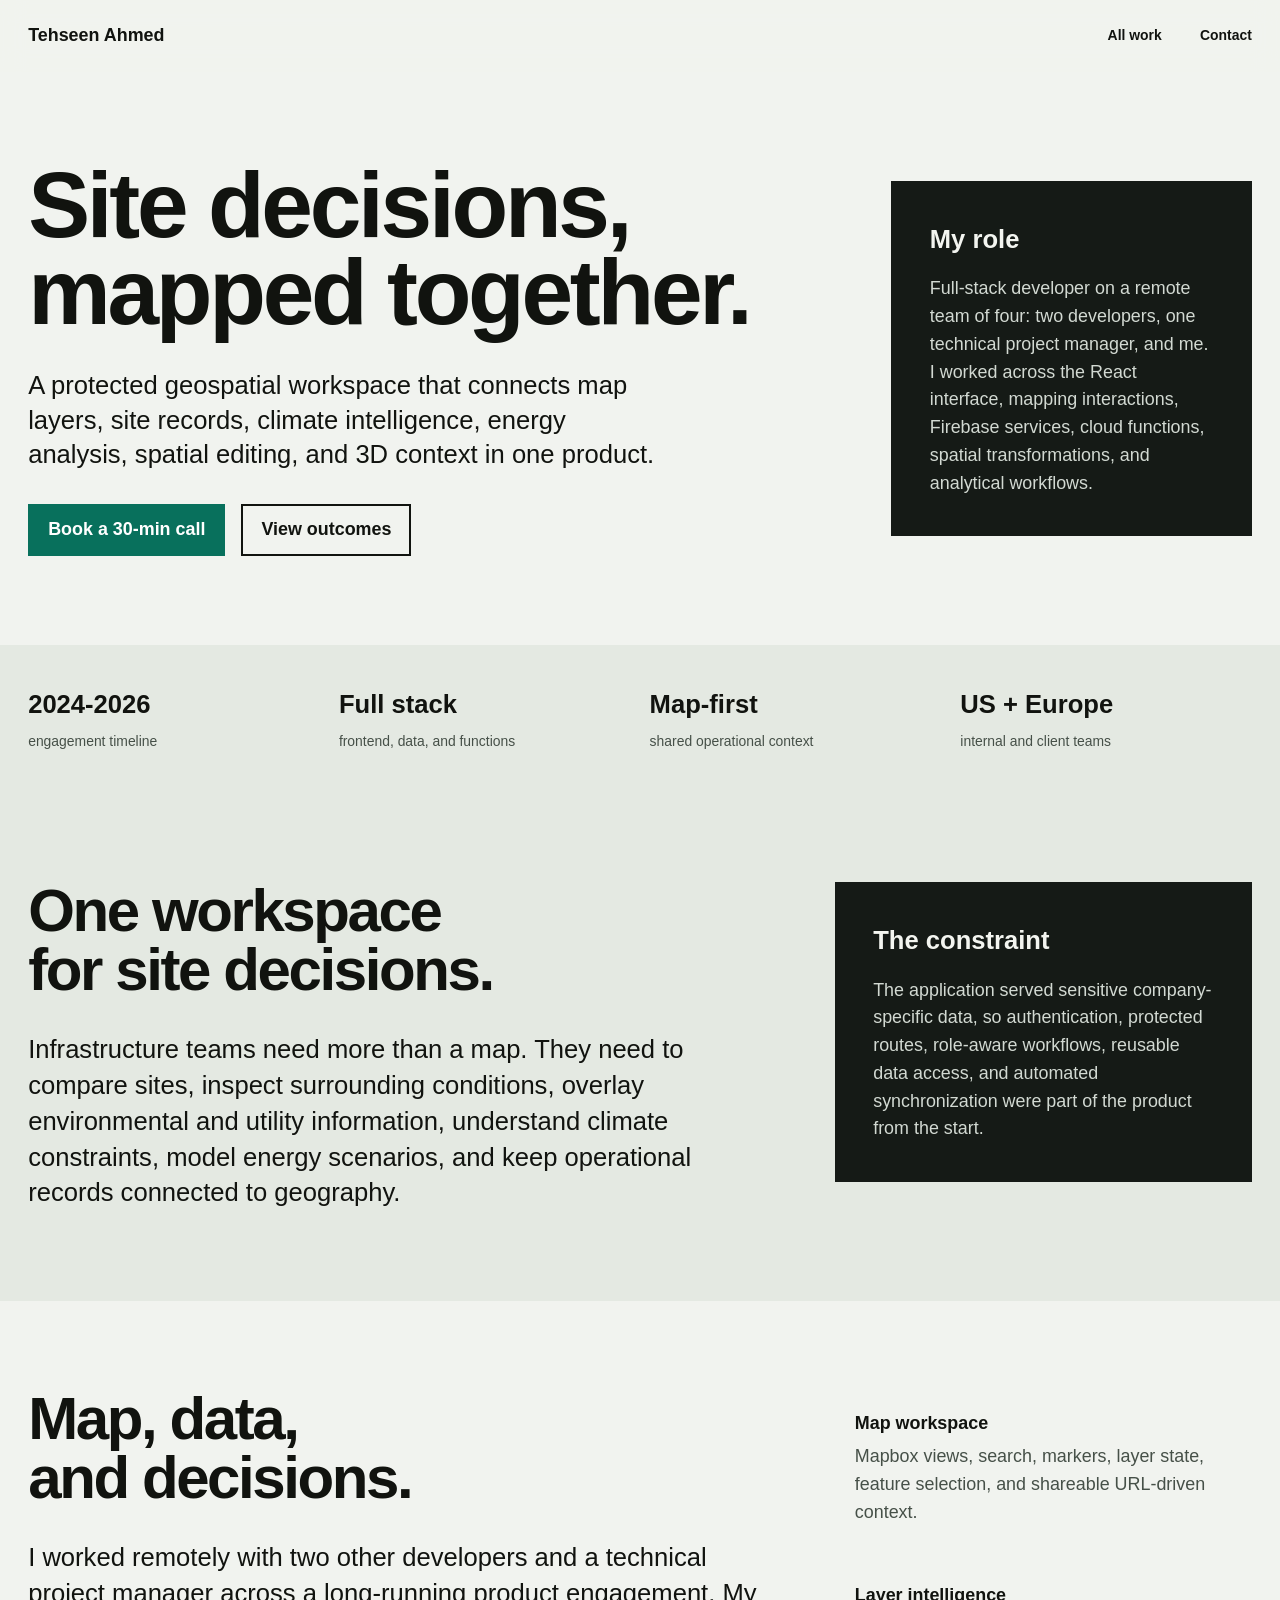
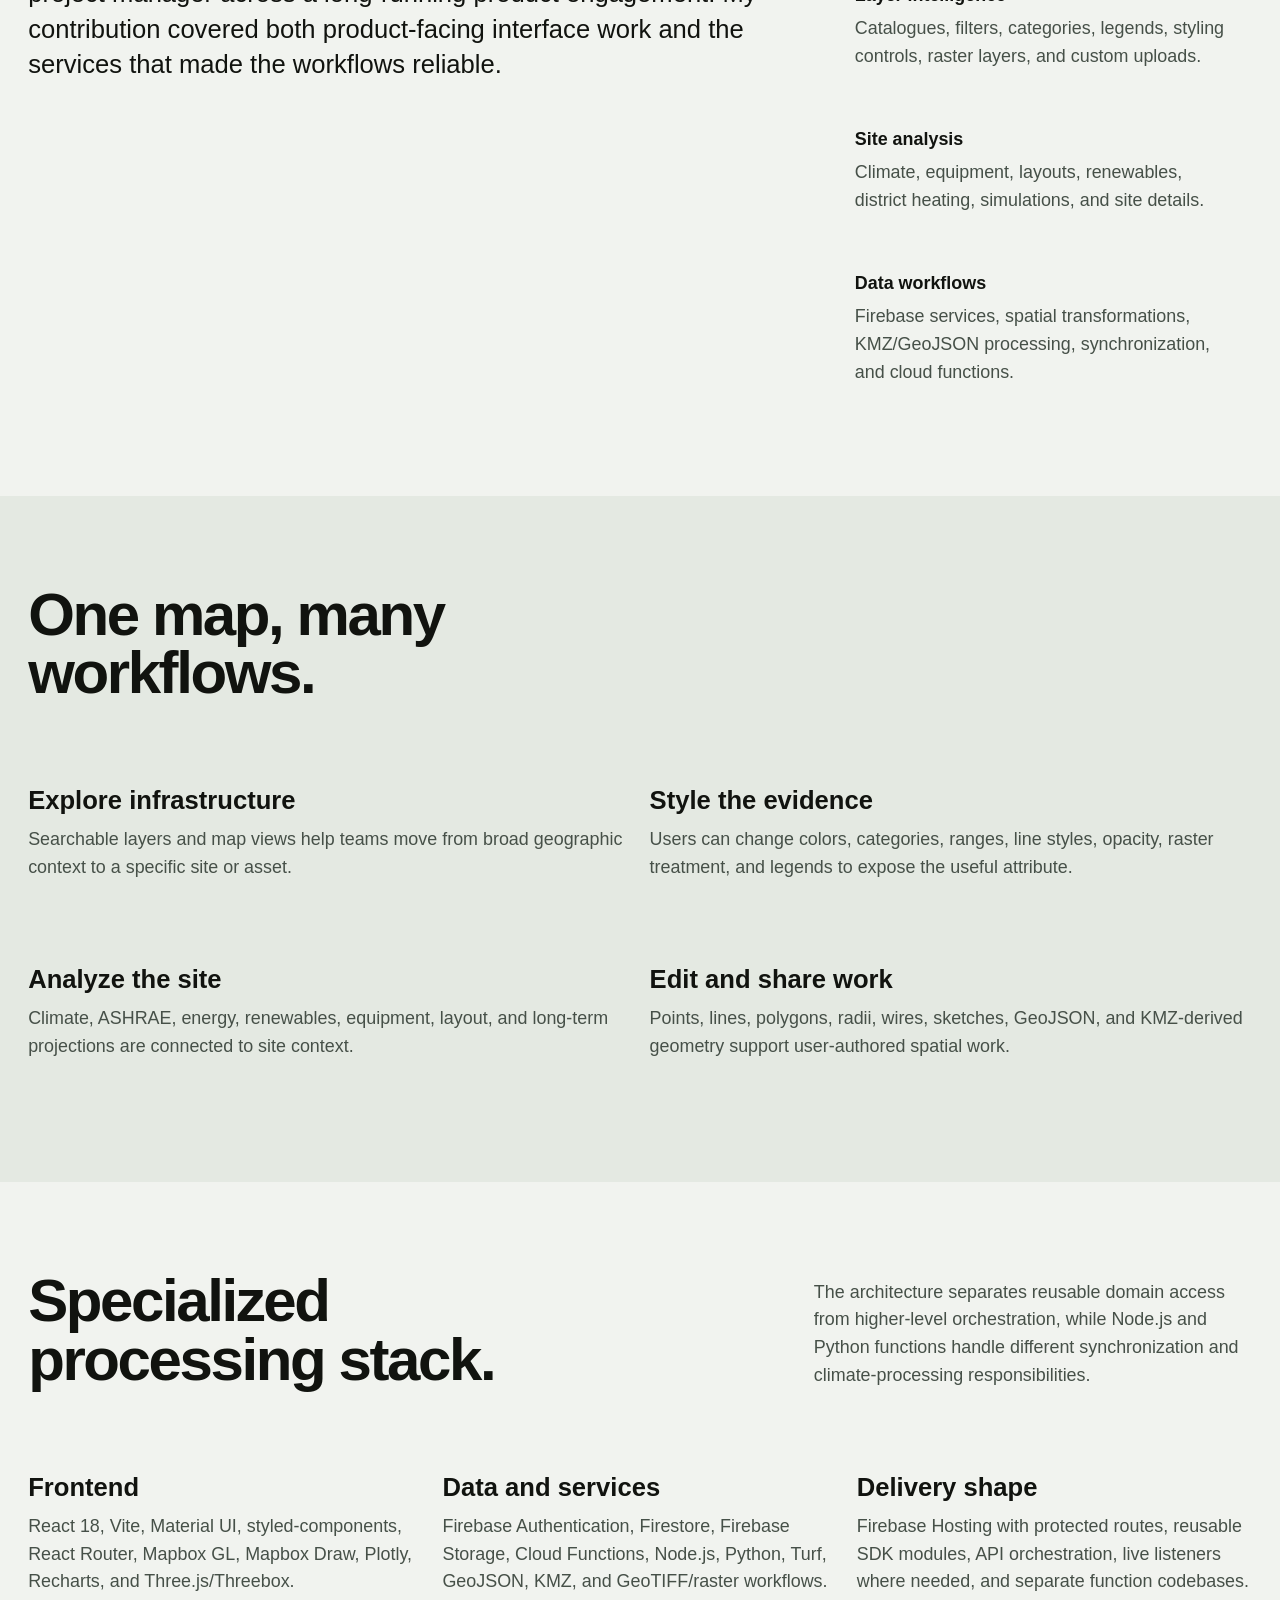
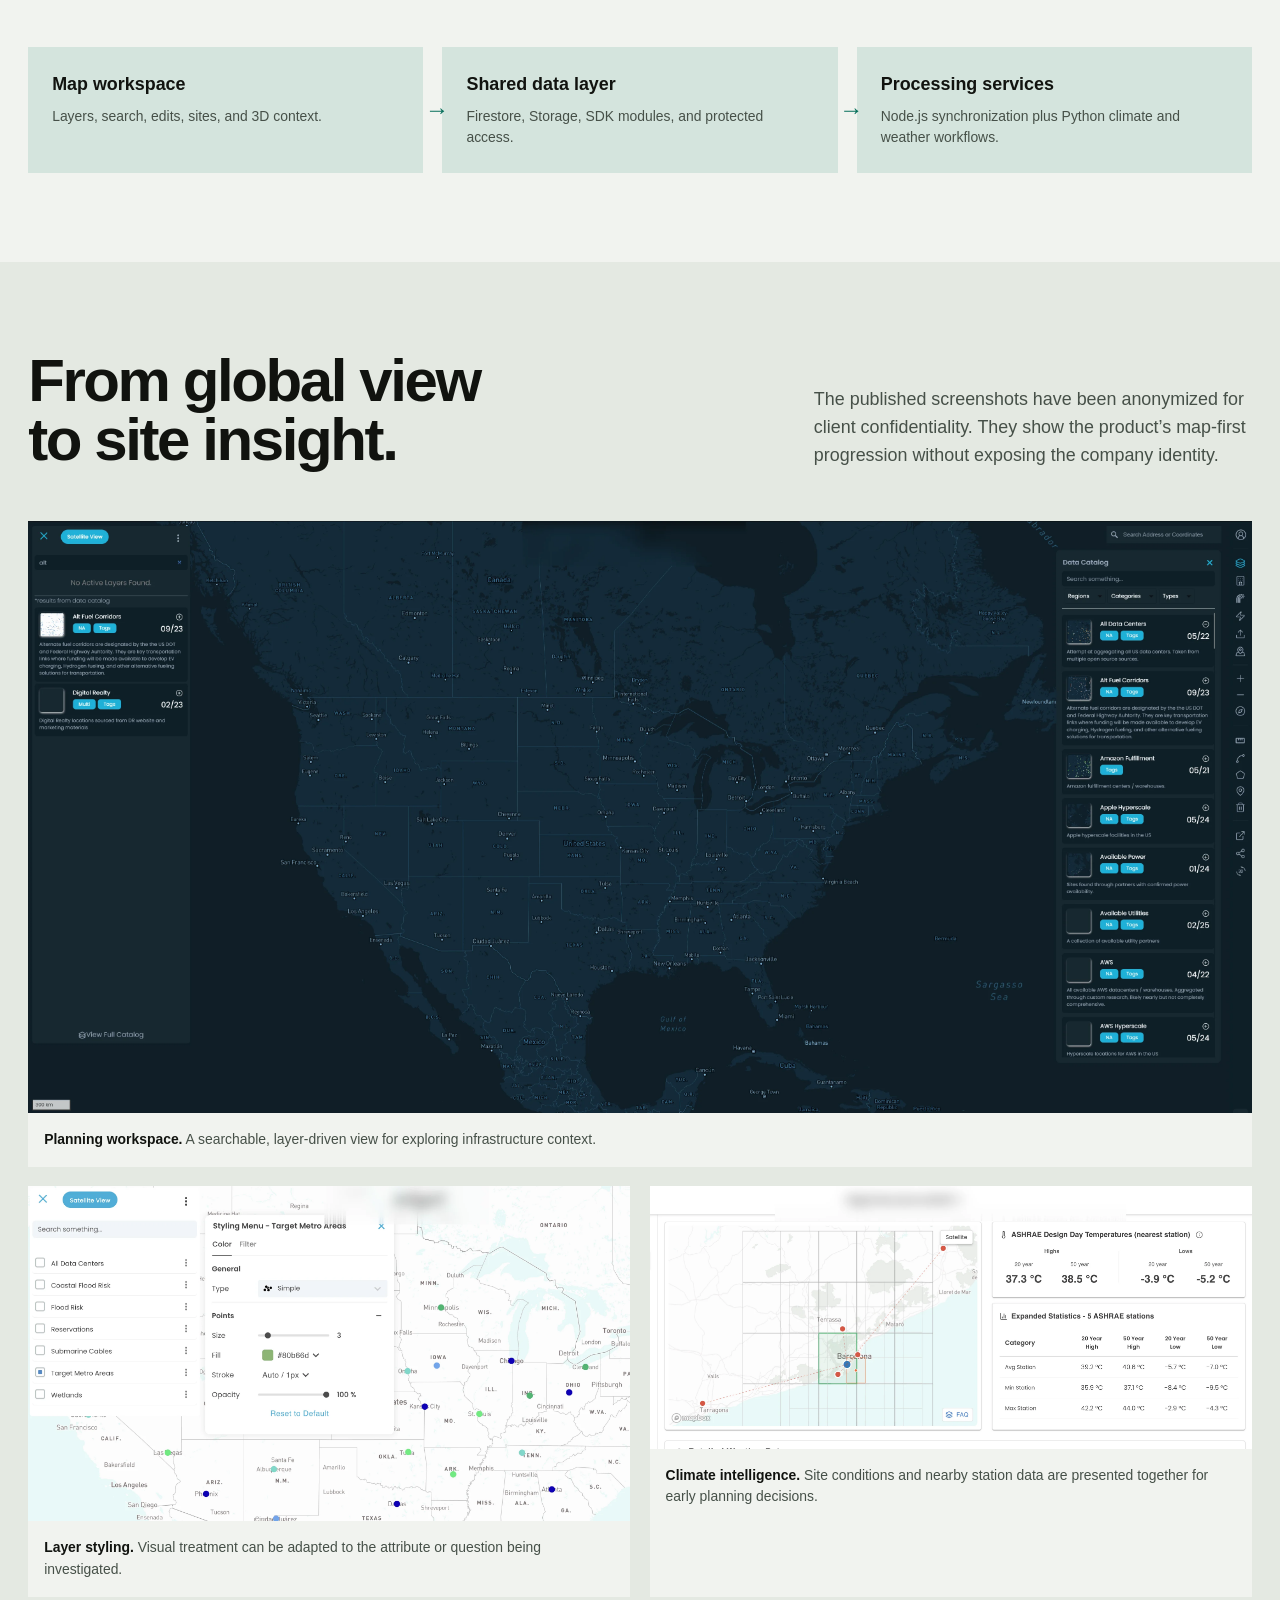
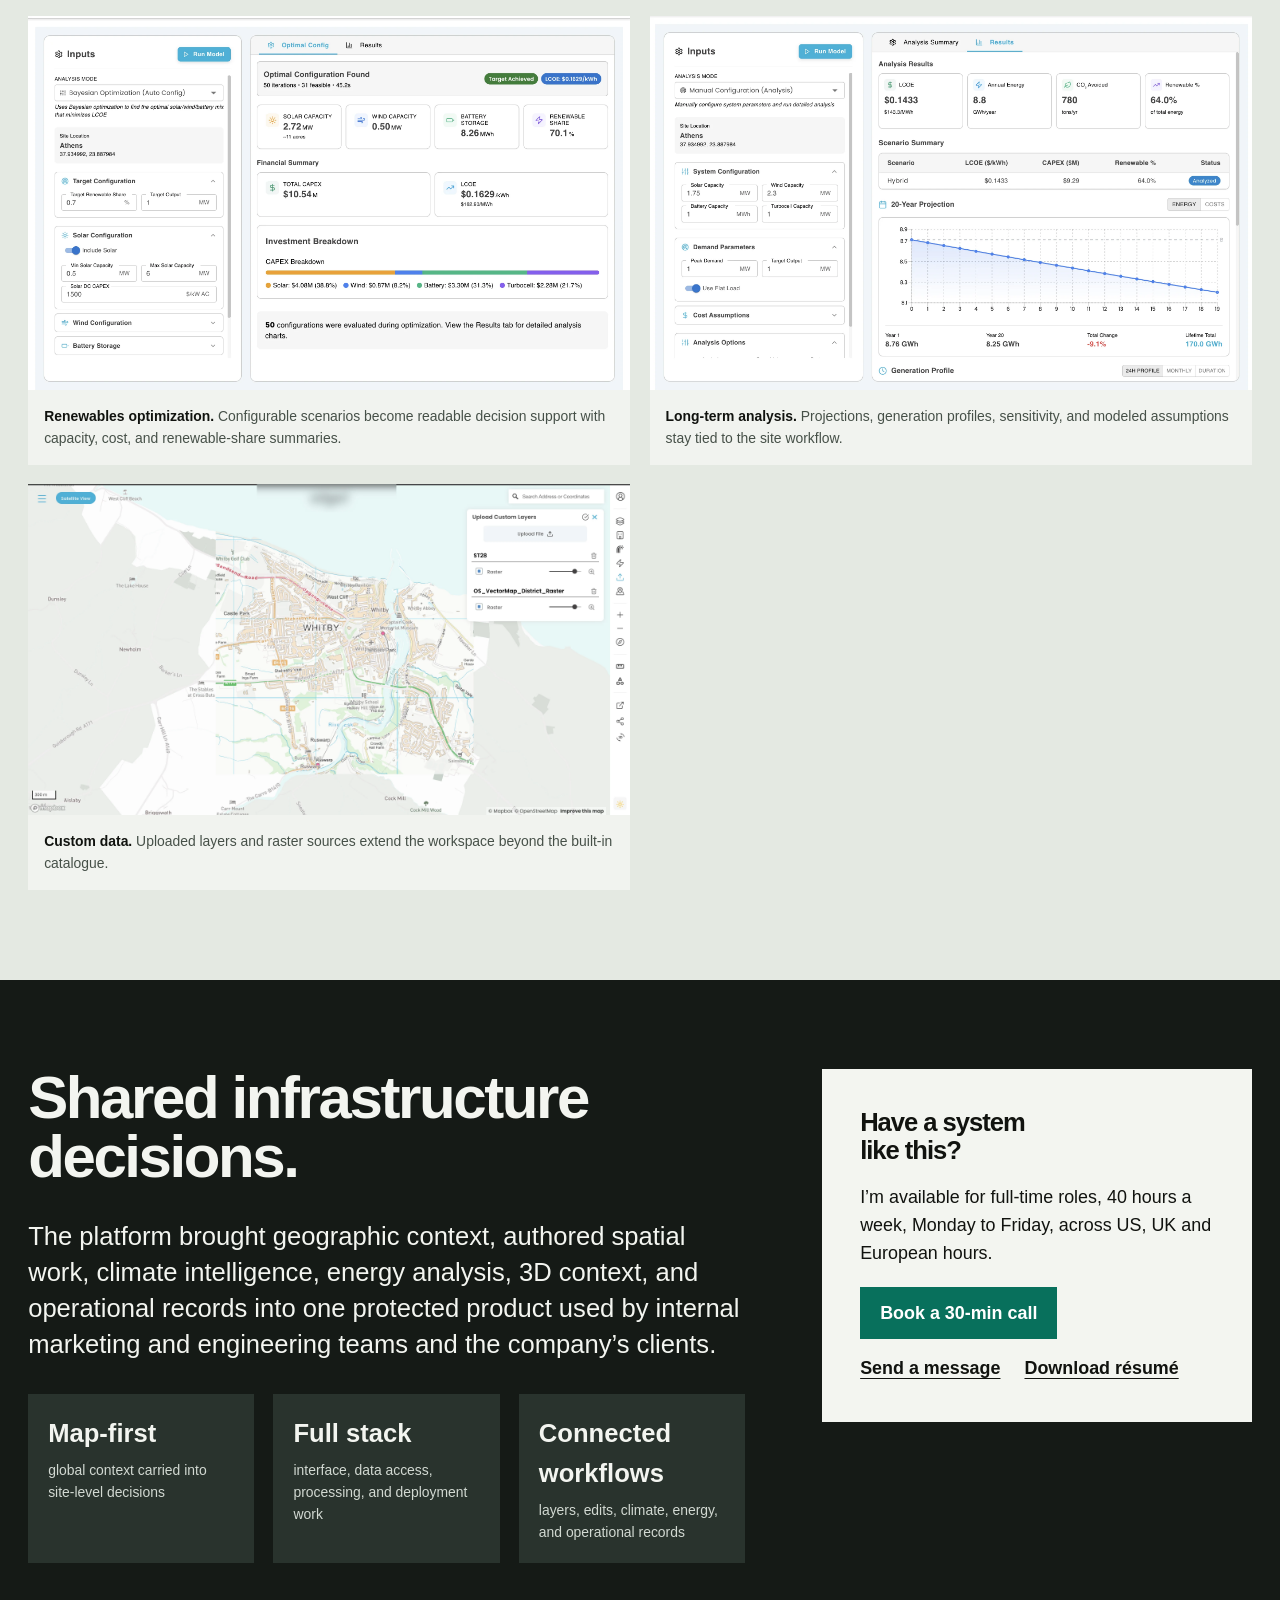
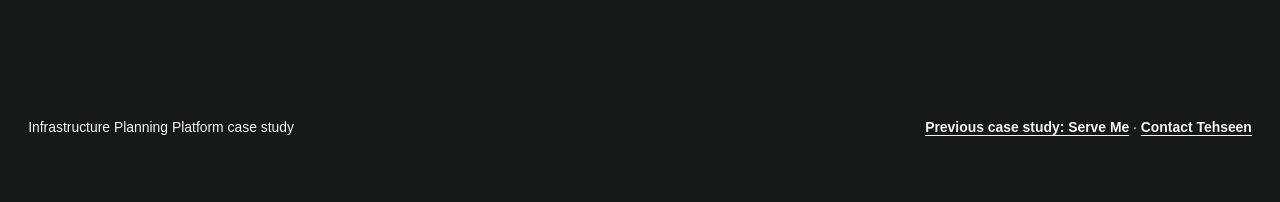
==== commit 3b344de9: "Improve portfolio conversion paths - Add availability line and make "Book a 30-min call" the primary" ====
--- a/work/infrastructure-planning-platform/index.html
+++ b/work/infrastructure-planning-platform/index.html
@@ -14,6 +14,18 @@
     <meta property="og:image:alt" content="Anonymized infrastructure planning workspace" />
     <meta name="twitter:card" content="summary_large_image" />
     <meta name="twitter:image" content="https://tehseenahmed.me/assets/optimized/infrastructure-planning-platform-card.webp" />
+    <script
+      async
+      src="https://www.googletagmanager.com/gtag/js?id=G-CPH3MHS4ET"
+    ></script>
+    <script>
+      window.dataLayer = window.dataLayer || [];
+      function gtag() {
+        dataLayer.push(arguments);
+      }
+      gtag("js", new Date());
+      gtag("config", "G-CPH3MHS4ET");
+    </script>
     <link rel="icon" href="../../assets/favicon.svg" type="image/svg+xml" />
     <link rel="stylesheet" href="../../styles.css" />
     <link rel="stylesheet" href="../case-studies.css" />
@@ -48,8 +60,8 @@
           <h1 id="project-title">Site decisions, mapped together.</h1>
           <p class="hero-subcopy">A protected geospatial workspace that connects map layers, site records, climate intelligence, energy analysis, spatial editing, and 3D context in one product.</p>
           <div class="case-hero-actions">
-            <a class="button primary" href="#outcome">View outcomes</a>
-            <a class="button secondary" href="../../index.html#contact">Discuss a project</a>
+            <a class="button primary" href="https://cal.com/tehseenahmed/30min" target="_blank" rel="noreferrer">Book a 30-min call</a>
+            <a class="button secondary" href="#outcome">View outcomes</a>
           </div>
         </div>
         <aside class="case-hero-note">
@@ -147,7 +159,15 @@
             <div class="case-proof"><strong>Connected workflows</strong><span>layers, edits, climate, energy, and operational records</span></div>
           </div>
         </div>
-        <blockquote class="case-quote">The strongest story is not a single dashboard. It is the product decision to keep the map as shared context while progressively revealing the analysis, editing, and operational tools each site requires.<small>Published visuals are anonymized and should receive final client approval before external publication.</small></blockquote>
+        <aside class="case-cta" aria-labelledby="case-cta-title">
+          <h2 id="case-cta-title">Have a system like this?</h2>
+          <p>I’m available for full-time roles, 40 hours a week, Monday to Friday, across US, UK and European hours.</p>
+          <div class="case-cta-actions">
+            <a class="button primary" href="https://cal.com/tehseenahmed/30min" target="_blank" rel="noreferrer">Book a 30-min call</a>
+            <a class="text-action" href="../../index.html#contact">Send a message</a>
+            <a class="text-action" href="../../assets/Tehseen_Ahmed_Resume.pdf" download>Download résumé</a>
+          </div>
+        </aside>
       </section>
     </main>
 
--- a/styles.css
+++ b/styles.css
@@ -115,6 +115,7 @@
 }
 .nav-links {
   display: flex;
+  align-items: center;
   gap: clamp(1rem, 3vw, 2.5rem);
 }
 .nav-links a {
@@ -194,6 +195,39 @@
 }
 .text-action {
   font-weight: 800;
+}
+.button.secondary {
+  box-shadow: inset 0 0 0 2px currentColor;
+}
+.button.secondary:hover {
+  background: color-mix(in srgb, currentColor 10%, transparent);
+}
+.nav-links a.nav-cta {
+  padding: 0.45rem 0.8rem;
+  background: var(--accent);
+  color: var(--accent-ink);
+}
+.nav-links a.nav-cta:hover {
+  background: #045443;
+  text-decoration-color: transparent;
+}
+.hero-availability {
+  display: flex;
+  flex-wrap: wrap;
+  gap: 0.35rem 1.25rem;
+  max-width: 52ch;
+  font-size: var(--small);
+  color: var(--muted);
+}
+.hero-availability strong {
+  color: var(--accent);
+}
+.contact-copy .contact-availability {
+  font-size: var(--body);
+  color: #d2d9d2;
+}
+.contact-copy .button {
+  justify-self: start;
 }
 .profile-links {
   display: flex;
@@ -515,6 +549,12 @@
   justify-self: start;
   margin-top: 0.75rem;
 }
+.thank-you-actions {
+  display: flex;
+  flex-wrap: wrap;
+  align-items: center;
+  gap: 1rem 1.5rem;
+}
 .hidden-field {
   display: none;
 }
@@ -543,7 +583,6 @@
 }
 .thank-you-page .button {
   justify-self: start;
-  margin-top: 0.5rem;
 }
 .site-footer {
   min-height: 12rem;
--- a/work/case-studies.css
+++ b/work/case-studies.css
@@ -263,18 +263,22 @@
   color: #d2d9d2;
   font-size: var(--small);
 }
-.case-quote {
+.case-cta {
+  display: grid;
+  gap: 1.25rem;
   padding: clamp(1.5rem, 3vw, 3rem);
   background: var(--dark-ink);
   color: var(--ink);
-  font-size: var(--lead);
-  line-height: 1.4;
-}
-.case-quote small {
-  display: block;
-  margin-top: 1.5rem;
-  color: var(--muted);
-  font-size: var(--small);
+}
+.case-cta h2 {
+  font-size: var(--lead);
+  line-height: 1.1;
+}
+.case-cta-actions {
+  display: flex;
+  flex-wrap: wrap;
+  align-items: center;
+  gap: 1rem 1.5rem;
 }
 .case-footer {
   display: grid;
